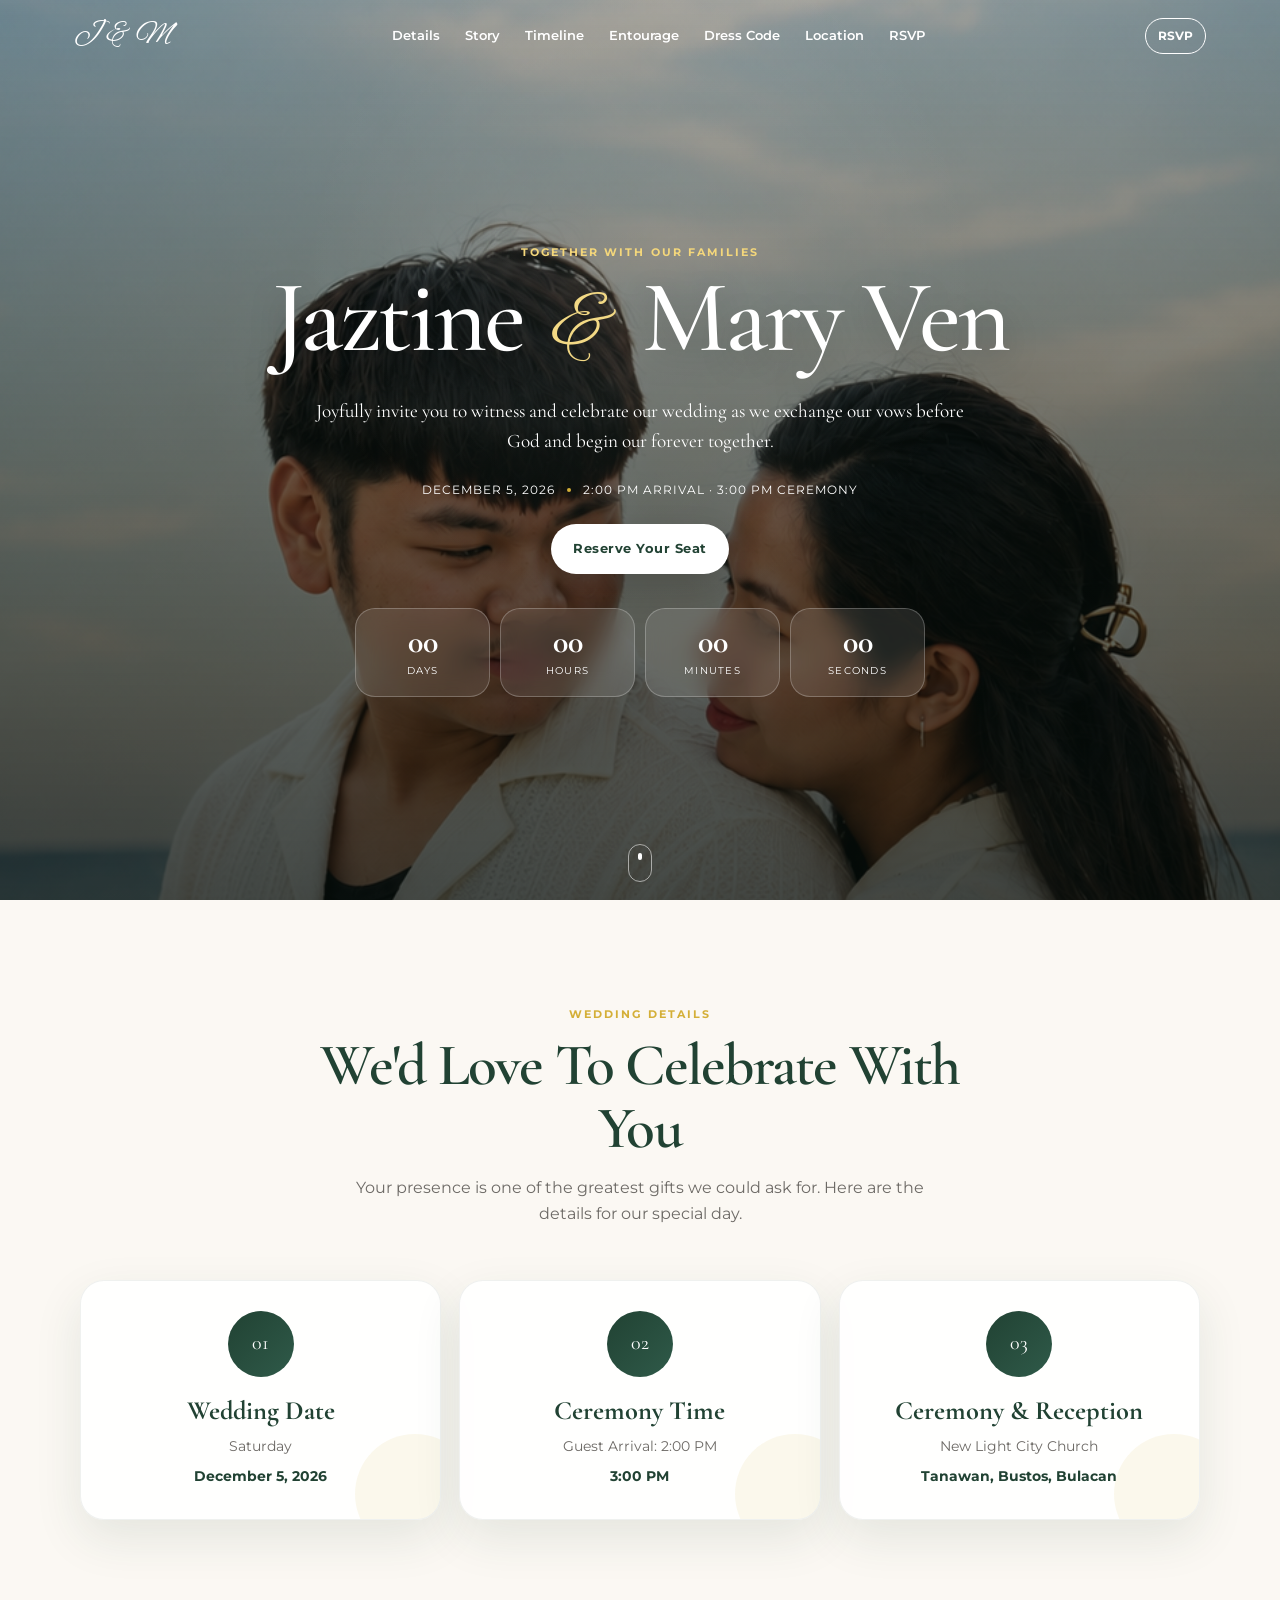
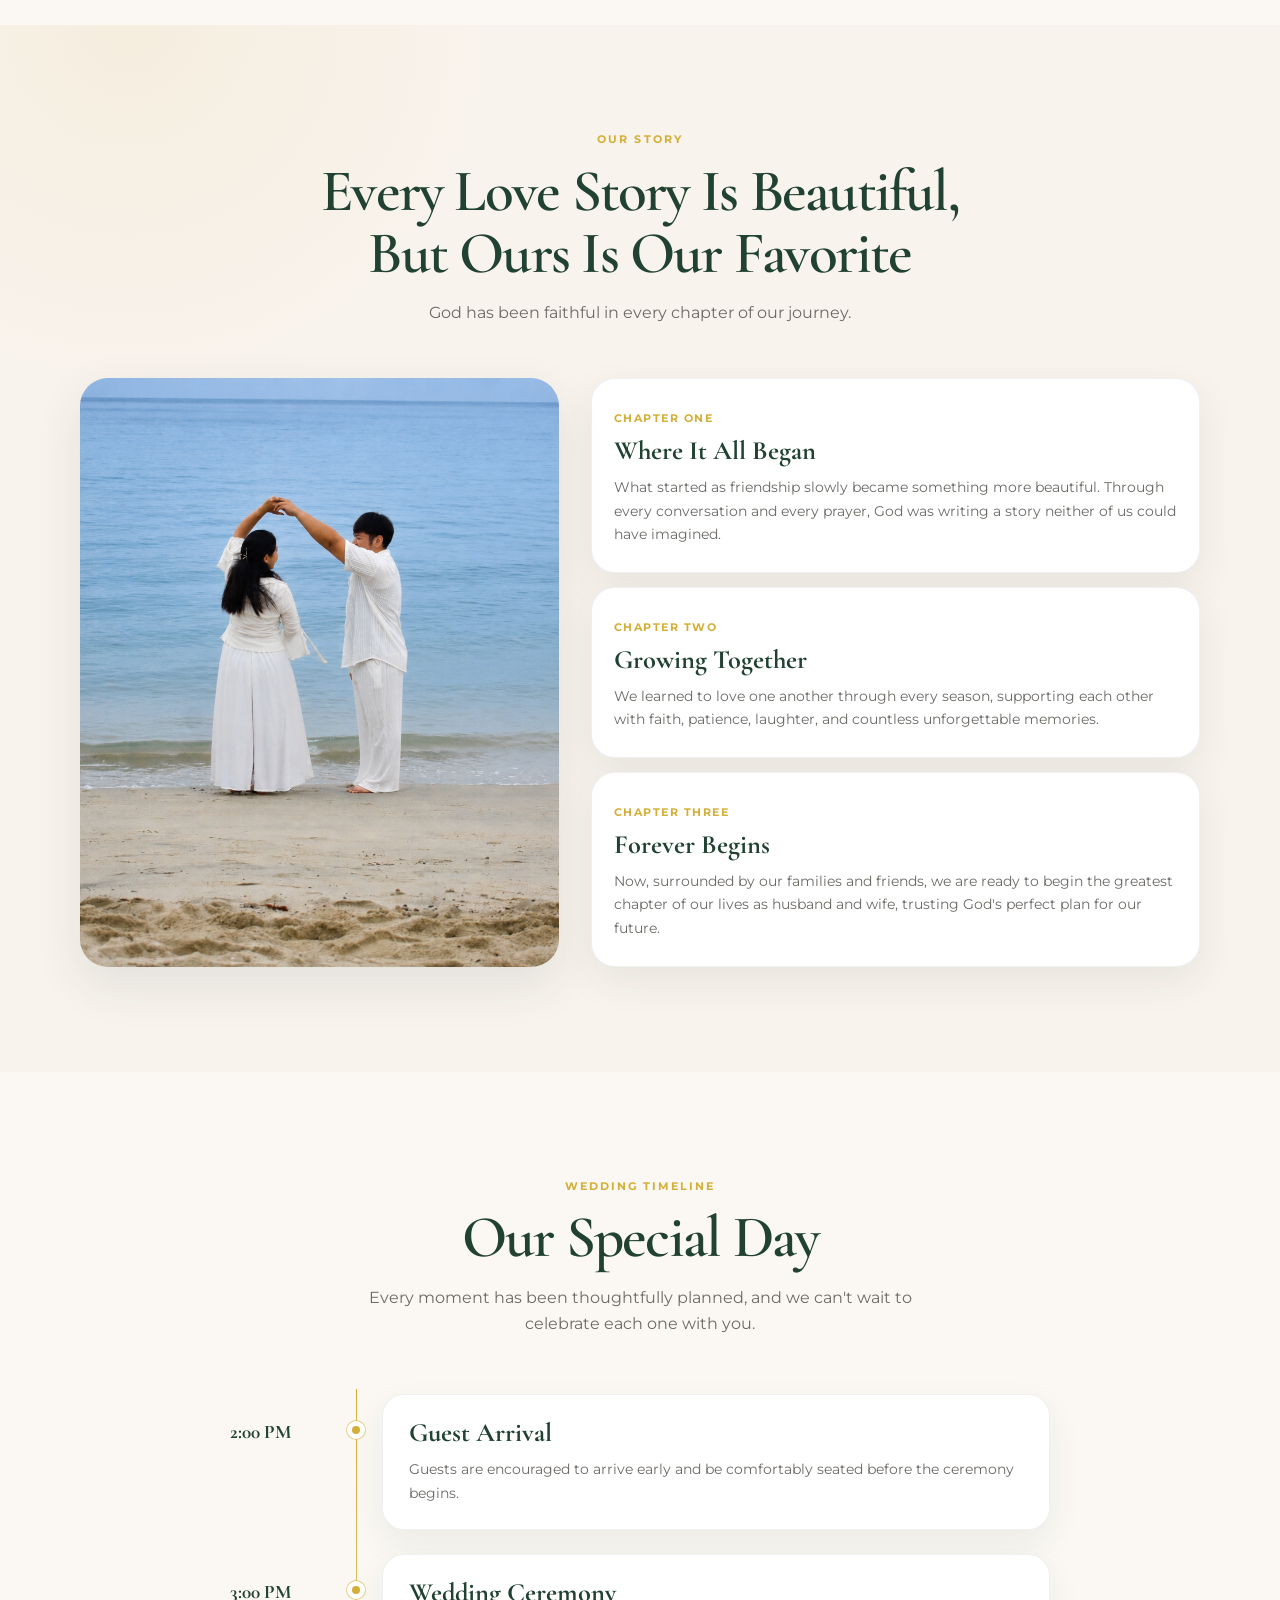
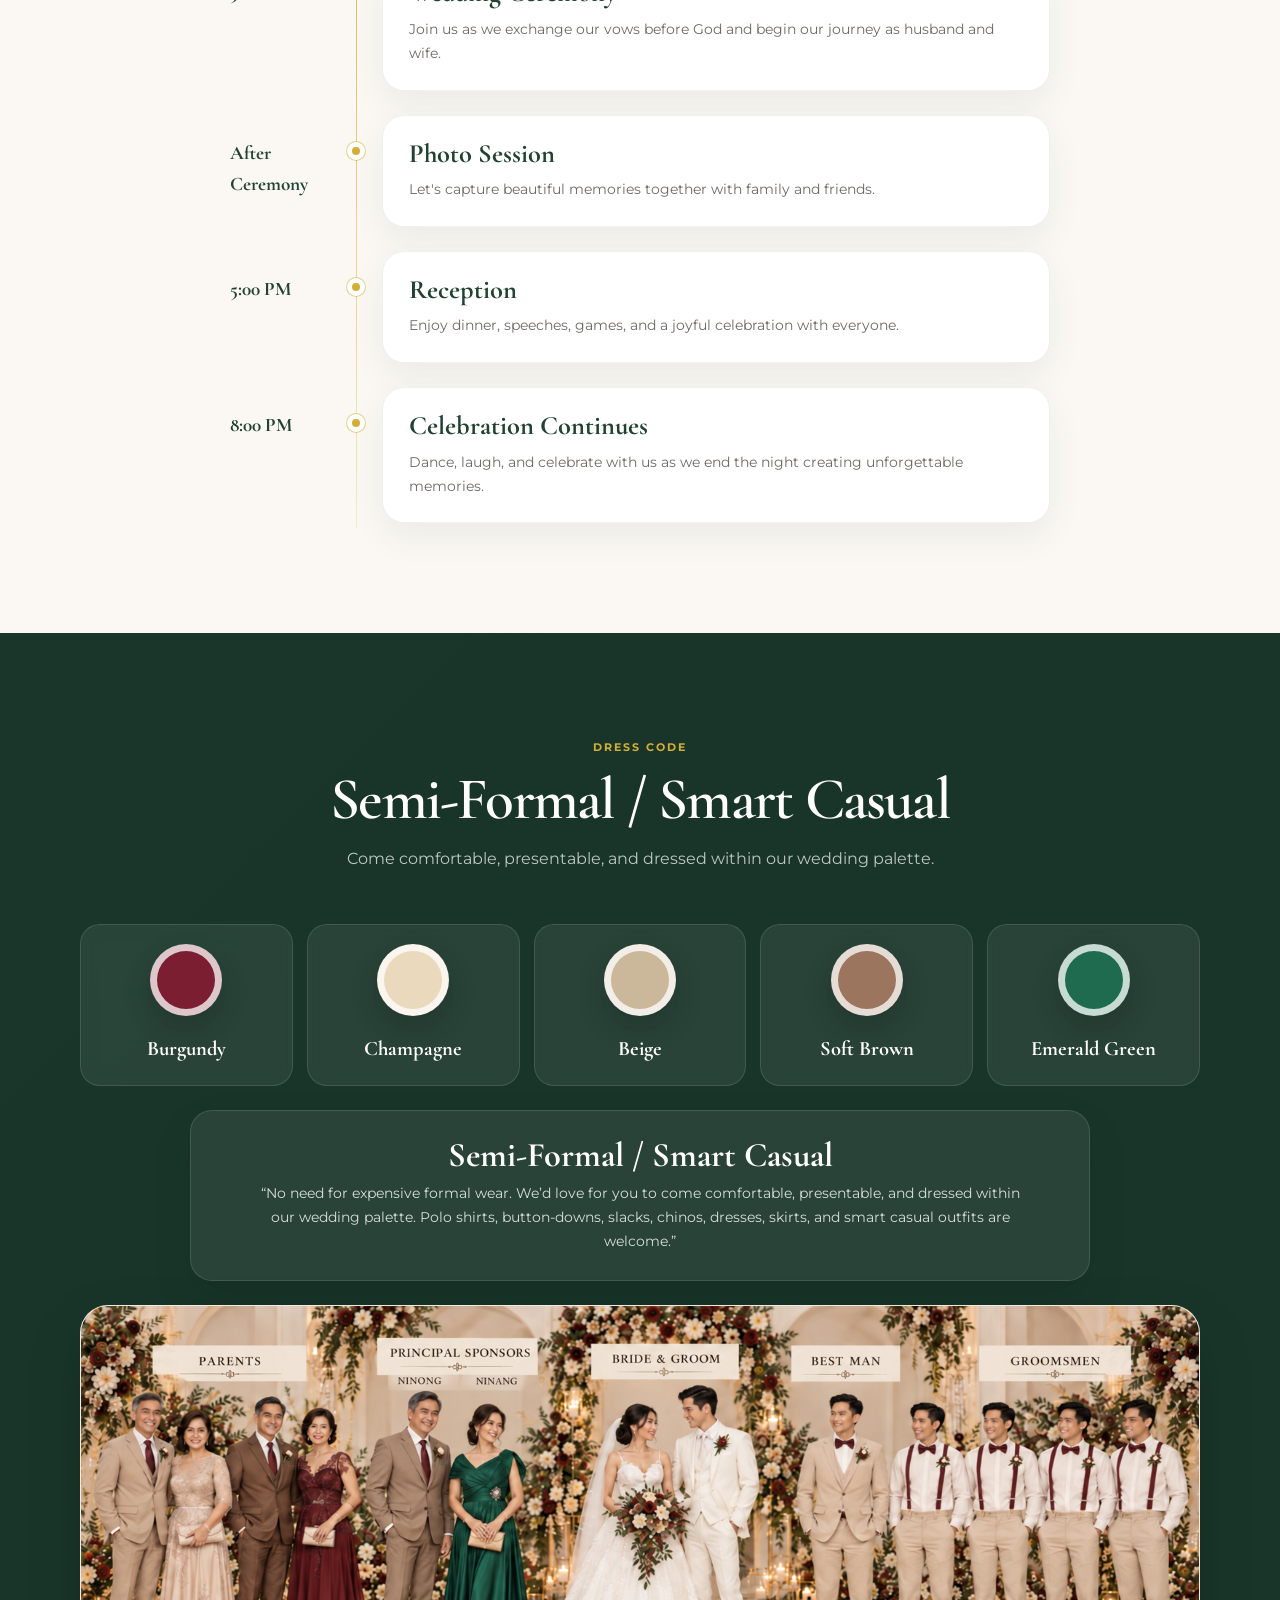
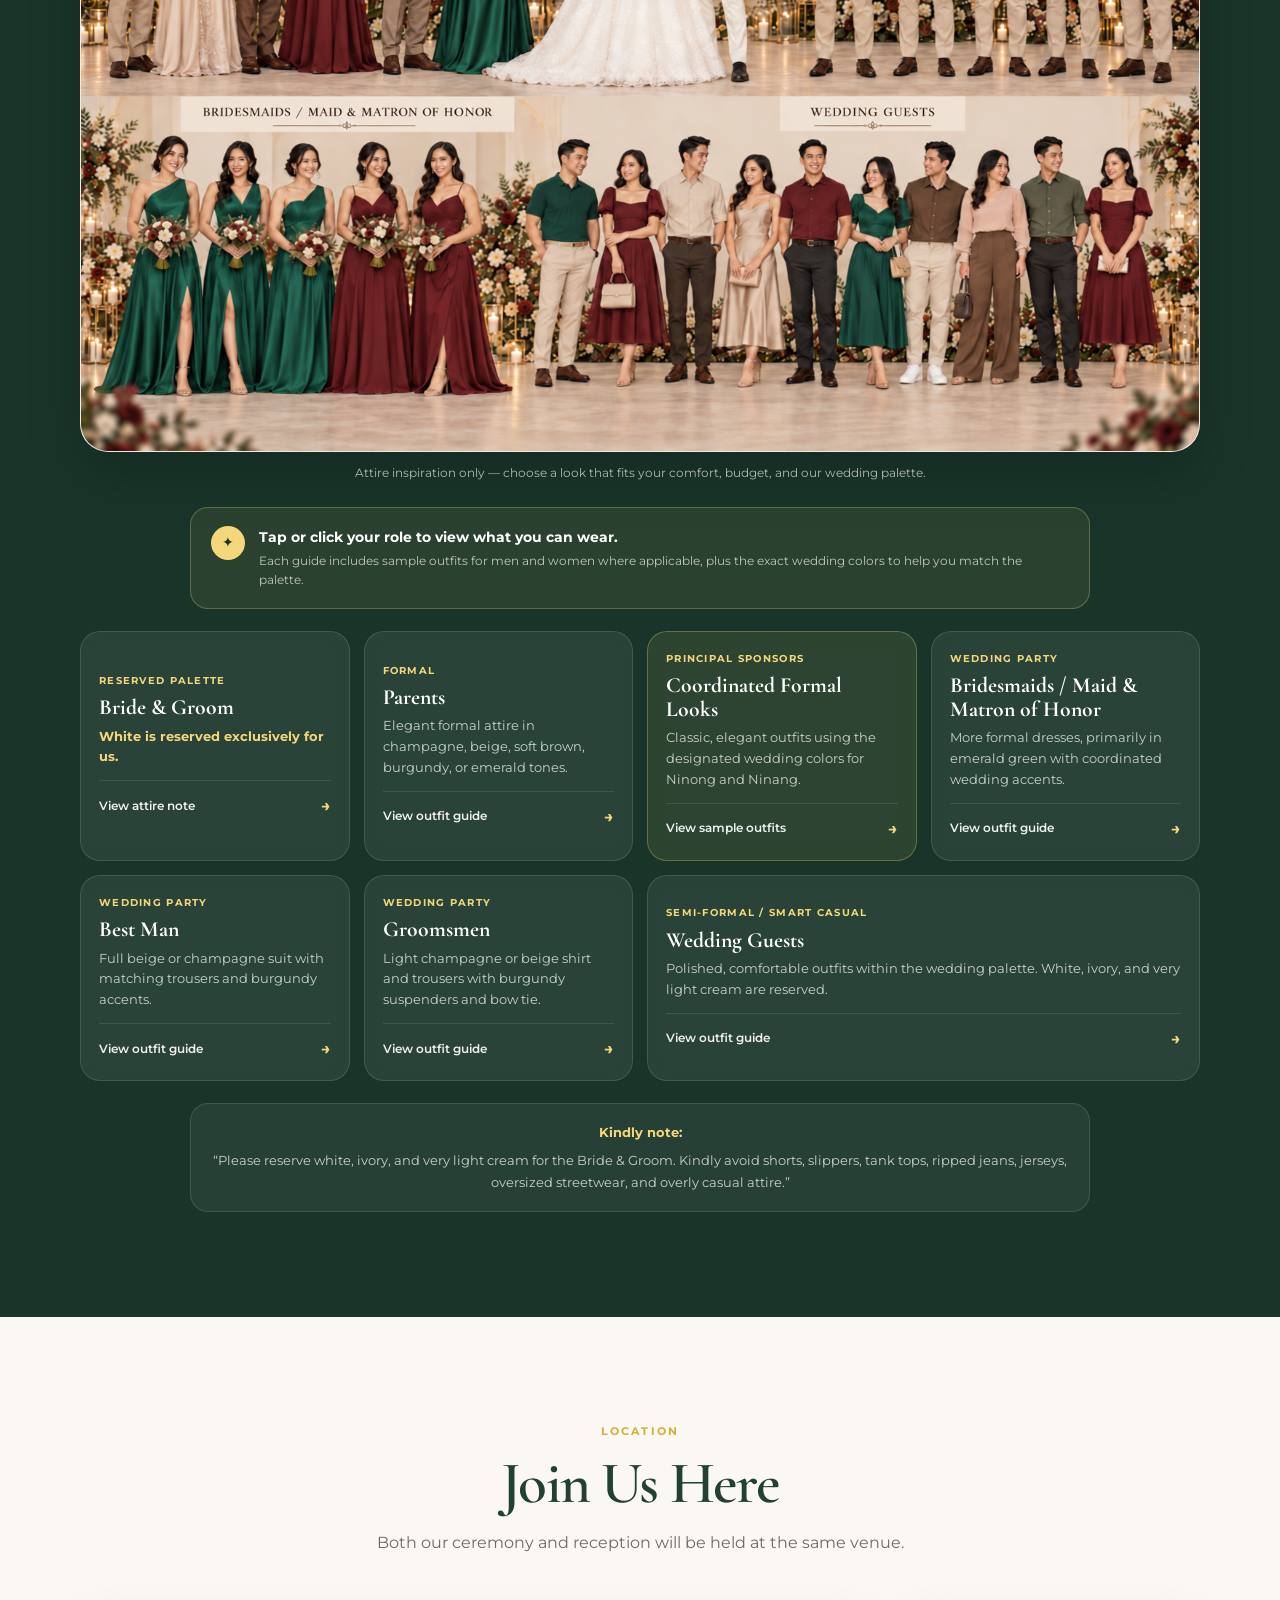
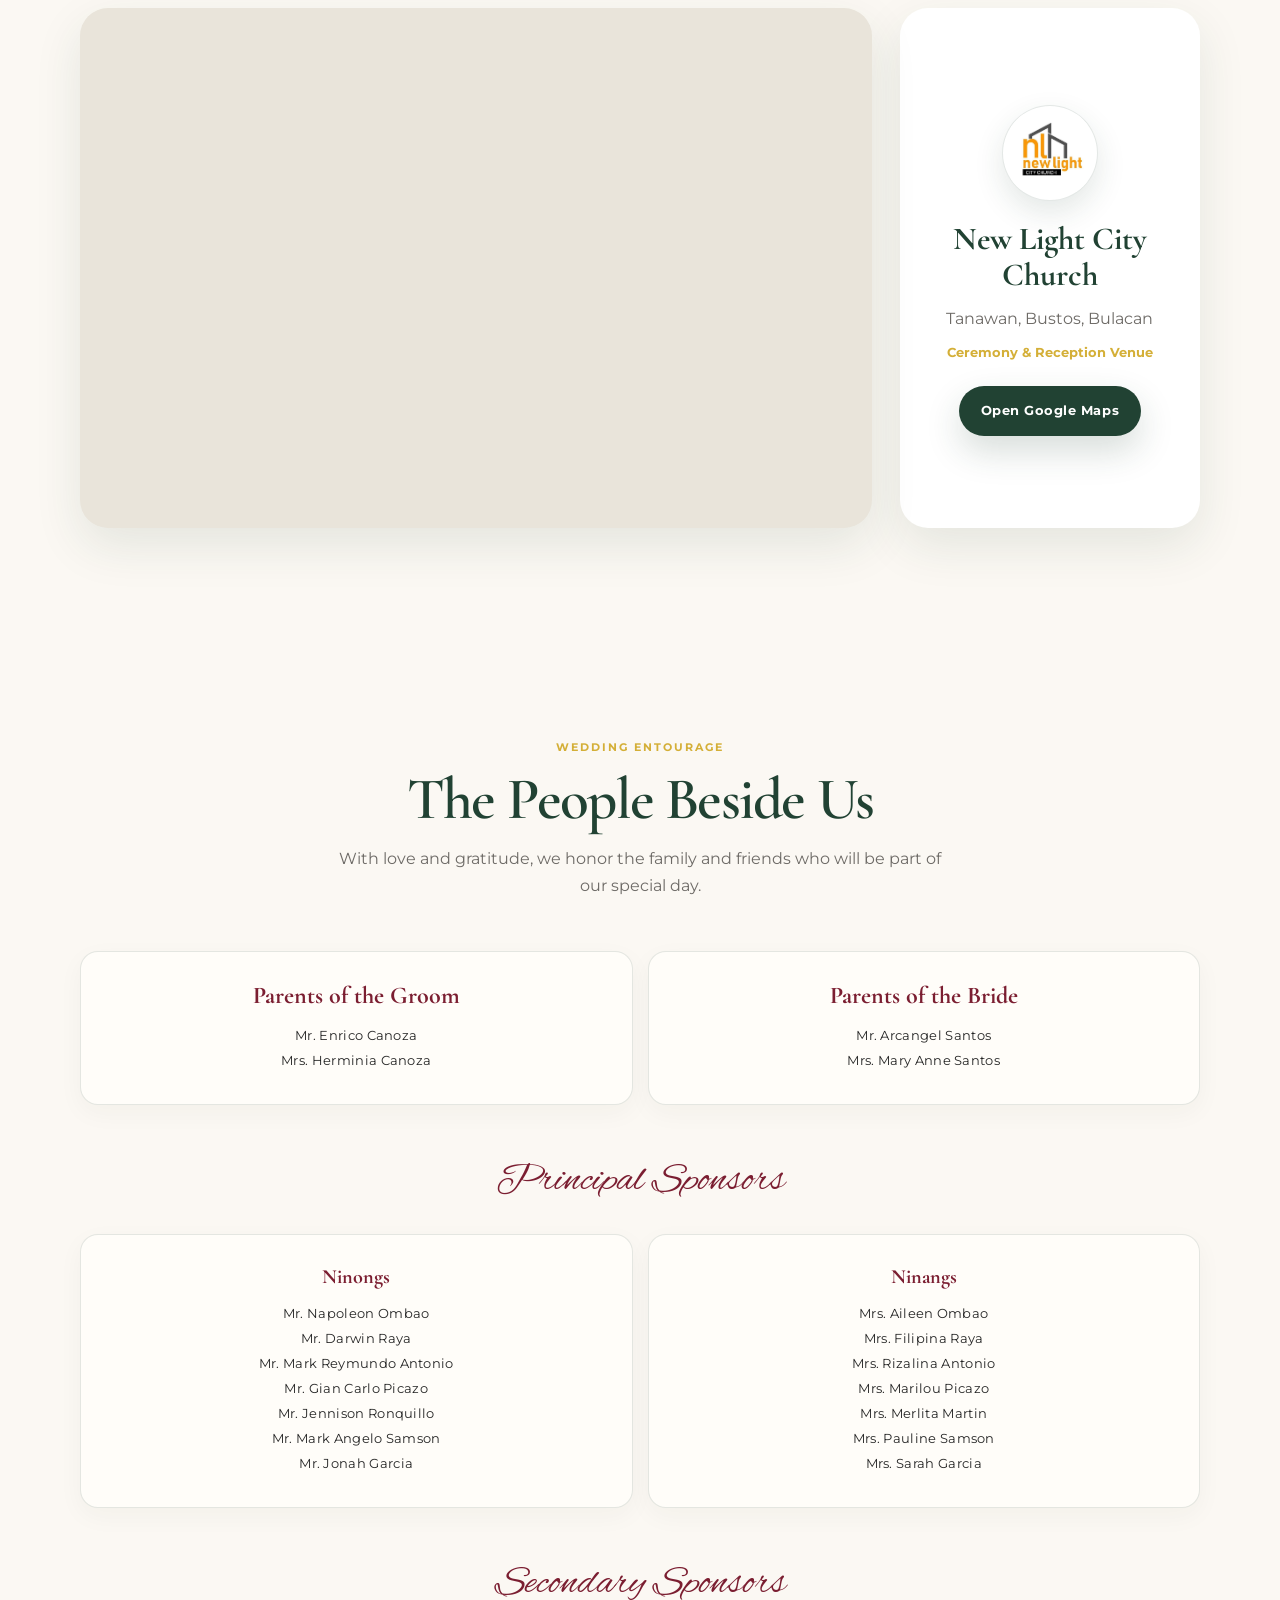
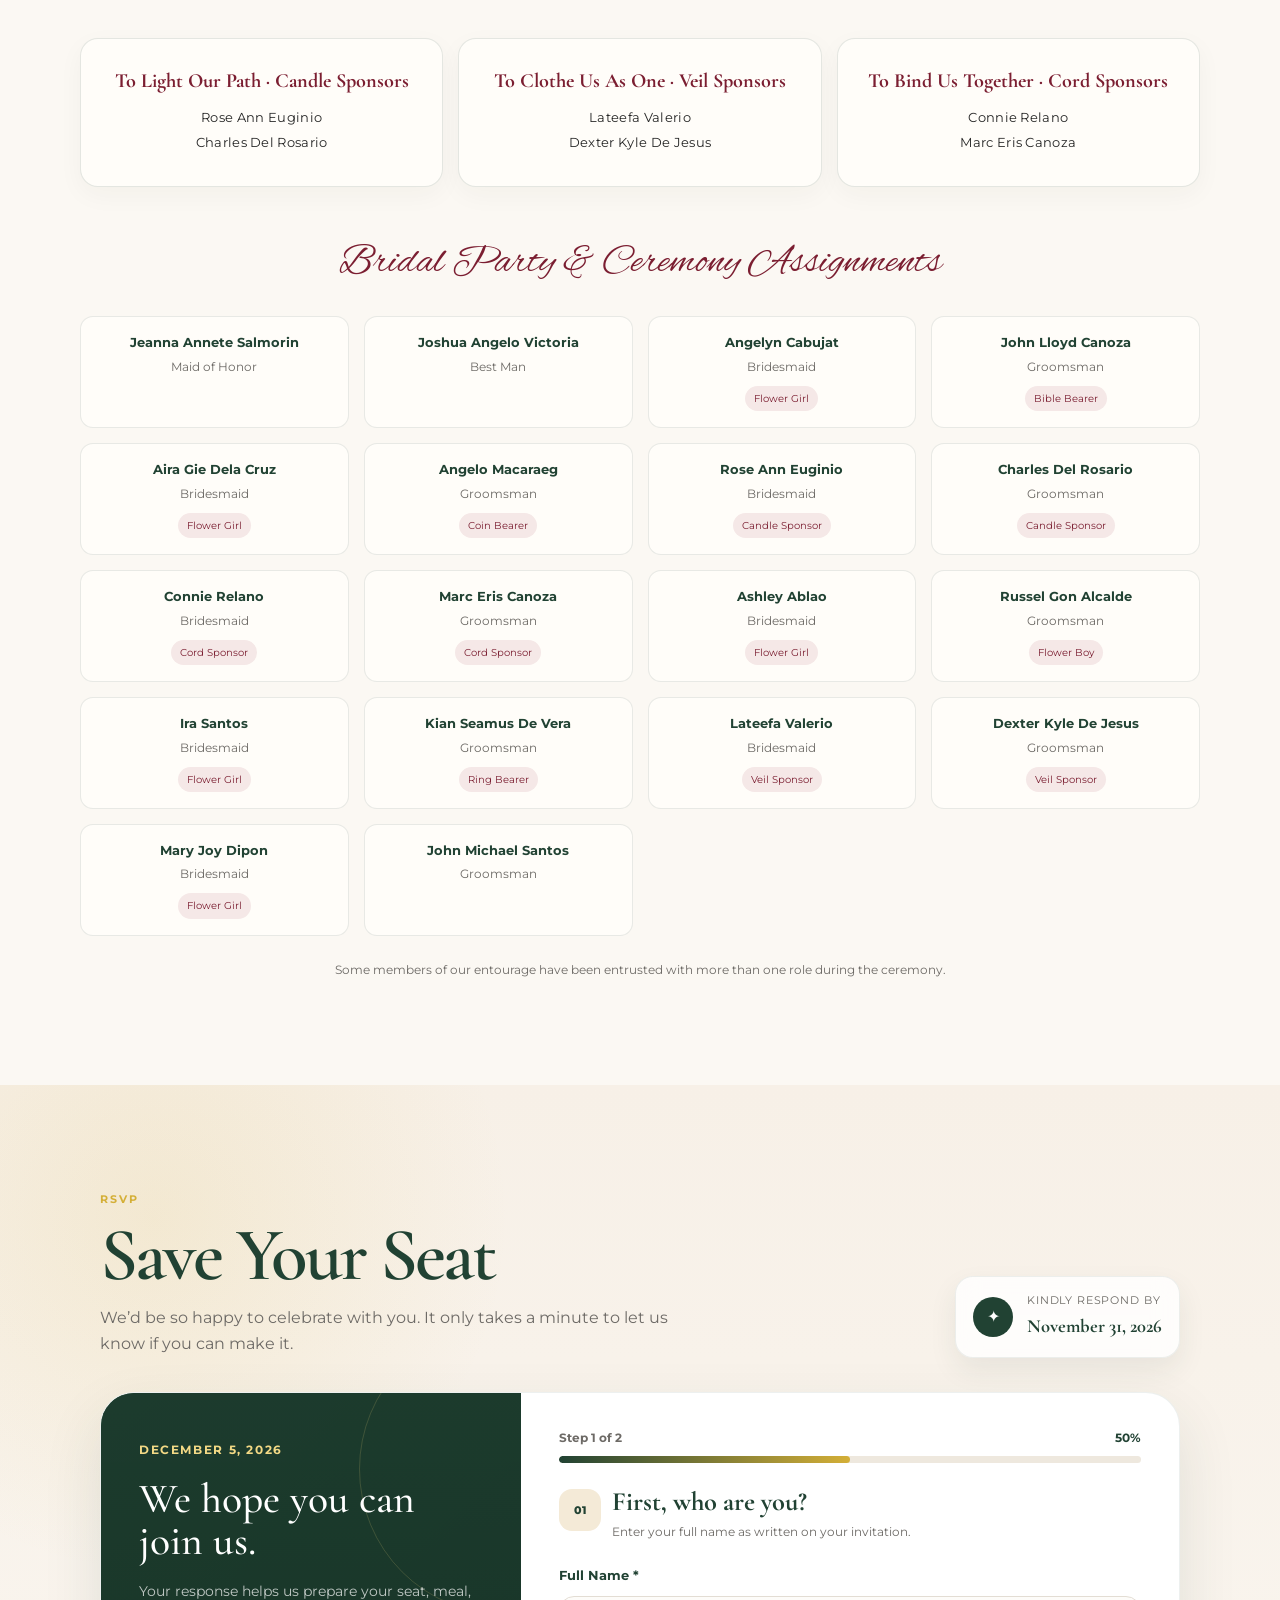
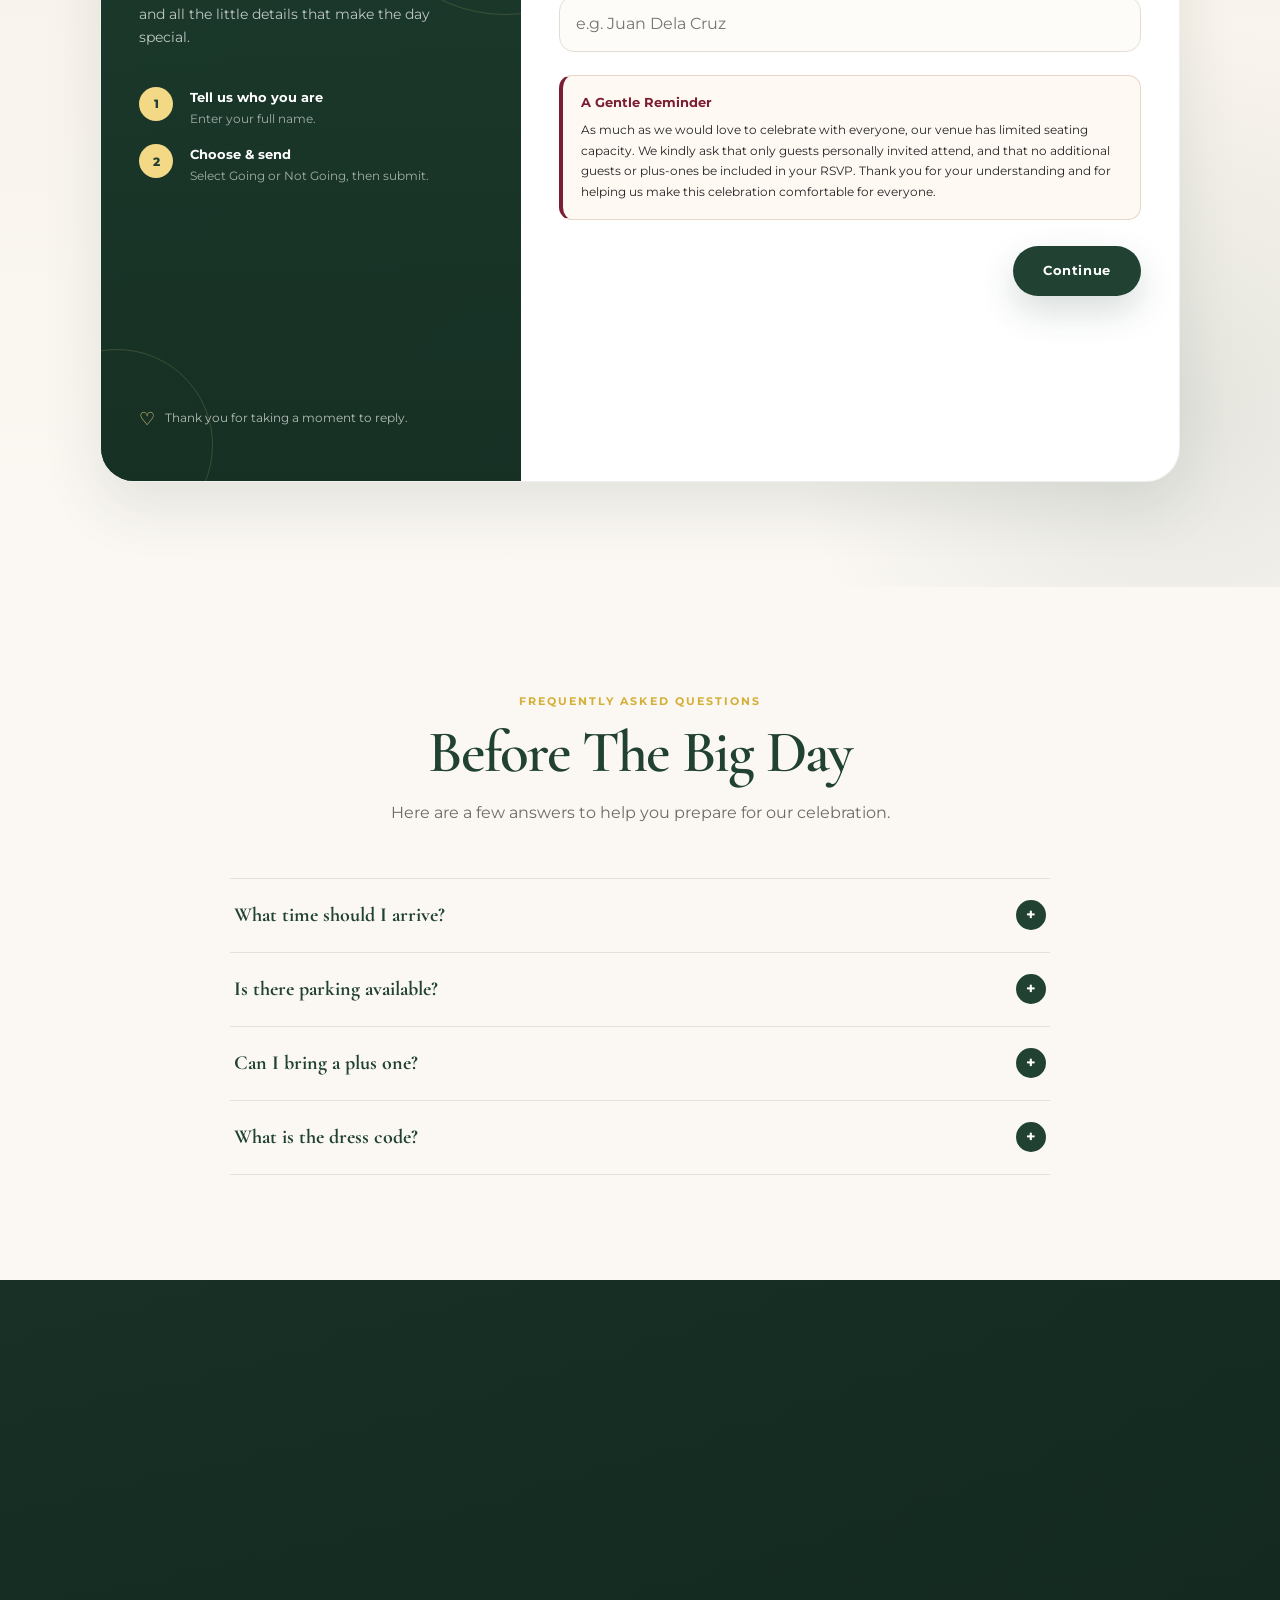
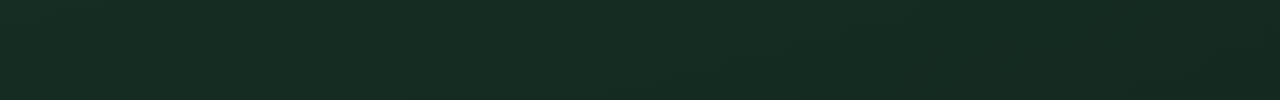
==== index.html @ 3611ed99 "Update index.html" ====
<!DOCTYPE html>
<html lang="en">
<head>
  <meta charset="UTF-8">
  <meta name="viewport" content="width=device-width, initial-scale=1.0">
  <meta name="theme-color" content="#214233">
  <meta name="description" content="Wedding invitation and RSVP website for Jaztine & Mary Ven.">
  <title>Jaztine & Mary Ven | Wedding Invitation</title>

  <link rel="preconnect" href="https://fonts.googleapis.com">
  <link rel="preconnect" href="https://fonts.gstatic.com" crossorigin>
  <link href="https://fonts.googleapis.com/css2?family=Alex+Brush&family=Cormorant+Garamond:wght@400;500;600;700&family=Montserrat:wght@300;400;500;600;700&display=swap" rel="stylesheet">
  <link rel="stylesheet" href="style.css?v=20261106-v6">
</head>
<body>

  <div class="scroll-progress" id="scrollProgress" aria-hidden="true"></div>

  <nav class="site-nav" id="siteNav">
    <a class="logo" href="#home" aria-label="Back to home">J & M</a>
    <div class="nav-links" aria-label="Main navigation">
      <a href="#details">Details</a>
      <a href="#story">Story</a>
      <a href="#timeline">Timeline</a>
      <a href="#entourage">Entourage</a>
      <a href="#dresscode">Dress Code</a>
      <a href="#location">Location</a>
      <a href="#rsvp">RSVP</a>
    </div>
    <a class="nav-rsvp" href="#rsvp">RSVP</a>
  </nav>

  <main>
    <section class="hero" id="home">
      <div class="hero-overlay"></div>
      <div class="hero-content reveal">
        <p class="eyebrow hero-eyebrow">Together with our families</p>
        <h1>Jaztine <span>&</span> Mary Ven</h1>
        <p class="hero-copy">
          Joyfully invite you to witness and celebrate our wedding as we exchange
          our vows before God and begin our forever together.
        </p>

        <div class="hero-meta">
          <span>December 5, 2026</span>
          <i></i>
          <span>2:00 PM Arrival · 3:00 PM Ceremony  </span>
        </div>

        <a class="button button-light" href="#rsvp">Reserve Your Seat</a>

        <div class="countdown" aria-label="Wedding countdown">
          <div class="count-box">
            <strong id="days">00</strong>
            <span>Days</span>
          </div>
          <div class="count-box">
            <strong id="hours">00</strong>
            <span>Hours</span>
          </div>
          <div class="count-box">
            <strong id="minutes">00</strong>
            <span>Minutes</span>
          </div>
          <div class="count-box">
            <strong id="seconds">00</strong>
            <span>Seconds</span>
          </div>
        </div>
      </div>
      <a class="scroll-cue" href="#details" aria-label="Scroll to wedding details">
        <span></span>
      </a>
    </section>

    <section class="section section-cream" id="details">
      <div class="container">
        <header class="section-header reveal">
          <p class="eyebrow">Wedding Details</p>
          <h2>We'd Love To Celebrate With You</h2>
          <p>Your presence is one of the greatest gifts we could ask for. Here are the details for our special day.</p>
        </header>

        <div class="card-grid three">
          <article class="detail-card reveal">
            <div class="round-icon">01</div>
            <h3>Wedding Date</h3>
            <p>Saturday</p>
            <strong>December 5, 2026</strong>
          </article>
          <article class="detail-card reveal">
            <div class="round-icon">02</div>
            <h3>Ceremony Time</h3>
            <p>Guest Arrival: 2:00 PM</p>
            <strong>3:00 PM</strong>
          </article>
          <article class="detail-card reveal">
            <div class="round-icon">03</div>
            <h3>Ceremony & Reception</h3>
            <p>New Light City Church</p>
            <strong>Tanawan, Bustos, Bulacan</strong>
          </article>
        </div>
      </div>
    </section>

    <section class="section story-section" id="story">
      <div class="container">
        <header class="section-header reveal">
          <p class="eyebrow">Our Story</p>
          <h2>Every Love Story Is Beautiful, But Ours Is Our Favorite</h2>
          <p>God has been faithful in every chapter of our journey.</p>
        </header>

        <div class="story-layout">
          <div class="photo-panel story-photo reveal" role="img" aria-label="Jaztine and Mary Ven by the sea"></div>

          <div class="story-list">
            <article class="story-card reveal">
              <span class="chapter">Chapter One</span>
              <h3>Where It All Began</h3>
              <p>What started as friendship slowly became something more beautiful. Through every conversation and every prayer, God was writing a story neither of us could have imagined.</p>
            </article>
            <article class="story-card reveal">
              <span class="chapter">Chapter Two</span>
              <h3>Growing Together</h3>
              <p>We learned to love one another through every season, supporting each other with faith, patience, laughter, and countless unforgettable memories.</p>
            </article>
            <article class="story-card reveal">
              <span class="chapter">Chapter Three</span>
              <h3>Forever Begins</h3>
              <p>Now, surrounded by our families and friends, we are ready to begin the greatest chapter of our lives as husband and wife, trusting God's perfect plan for our future.</p>
            </article>
          </div>
        </div>
      </div>
    </section>

    <section class="section section-cream" id="timeline">
      <div class="container narrow">
        <header class="section-header reveal">
          <p class="eyebrow">Wedding Timeline</p>
          <h2>Our Special Day</h2>
          <p>Every moment has been thoughtfully planned, and we can't wait to celebrate each one with you.</p>
        </header>

        <div class="timeline">
          <article class="timeline-item reveal">
            <div class="timeline-dot"></div>
            <div class="timeline-time">2:00 PM</div>
            <div class="timeline-card">
              <h3>Guest Arrival</h3>
              <p>Guests are encouraged to arrive early and be comfortably seated before the ceremony begins.</p>
            </div>
          </article>
          <article class="timeline-item reveal">
            <div class="timeline-dot"></div>
            <div class="timeline-time">3:00 PM</div>
            <div class="timeline-card">
              <h3>Wedding Ceremony</h3>
              <p>Join us as we exchange our vows before God and begin our journey as husband and wife.</p>
            </div>
          </article>
          <article class="timeline-item reveal">
            <div class="timeline-dot"></div>
            <div class="timeline-time">After Ceremony</div>
            <div class="timeline-card">
              <h3>Photo Session</h3>
              <p>Let's capture beautiful memories together with family and friends.</p>
            </div>
          </article>
          <article class="timeline-item reveal">
            <div class="timeline-dot"></div>
            <div class="timeline-time">5:00 PM</div>
            <div class="timeline-card">
              <h3>Reception</h3>
              <p>Enjoy dinner, speeches, games, and a joyful celebration with everyone.</p>
            </div>
          </article>
          <article class="timeline-item reveal">
            <div class="timeline-dot"></div>
            <div class="timeline-time">8:00 PM</div>
            <div class="timeline-card">
              <h3>Celebration Continues</h3>
              <p>Dance, laugh, and celebrate with us as we end the night creating unforgettable memories.</p>
            </div>
          </article>
        </div>
      </div>
    </section>

    <section class="section dress-section" id="dresscode">
      <div class="container">
        <header class="section-header reveal">
          <p class="eyebrow">Dress Code</p>
          <h2>Semi-Formal / Smart Casual</h2>
          <p>Come comfortable, presentable, and dressed within our wedding palette.</p>
        </header>

        <div class="dress-grid attire-palette" aria-label="Wedding color palette">
          <article class="dress-card reveal">
            <span class="swatch attire-burgundy"></span>
            <h3>Burgundy</h3>
          </article>
          <article class="dress-card reveal">
            <span class="swatch champagne"></span>
            <h3>Champagne</h3>
          </article>
          <article class="dress-card reveal">
            <span class="swatch beige"></span>
            <h3>Beige</h3>
          </article>
          <article class="dress-card reveal">
            <span class="swatch attire-soft-brown"></span>
            <h3>Soft Brown</h3>
          </article>
          <article class="dress-card reveal">
            <span class="swatch emerald"></span>
            <h3>Emerald Green</h3>
          </article>
        </div>

        <div class="attire-message reveal">
          <h3>Semi-Formal / Smart Casual</h3>
          <p>“No need for expensive formal wear. We’d love for you to come comfortable, presentable, and dressed within our wedding palette. Polo shirts, button-downs, slacks, chinos, dresses, skirts, and smart casual outfits are welcome.”</p>
        </div>

        <figure class="attire-guide reveal">
          <div class="attire-guide-frame">
            <img
              src="images/wedding-attire-guide-v5.png?v=20260929-v5"
              alt="Adult Filipino wedding attire inspiration showing parents and principal sponsors, bridesmaids, bride and groom, a suited best man, coordinated groomsmen, and semi-formal wedding guests."
              loading="lazy"
            >
          </div>
          <figcaption>Attire inspiration only — choose a look that fits your comfort, budget, and our wedding palette.</figcaption>
        </figure>

        <div class="attire-click-note reveal" role="note">
          <span class="attire-click-icon" aria-hidden="true">✦</span>
          <div>
            <strong>Tap or click your role to view what you can wear.</strong>
            <p>Each guide includes sample outfits for men and women where applicable, plus the exact wedding colors to help you match the palette.</p>
          </div>
        </div>

        <div class="attire-group-grid reveal" aria-label="Wedding attire inspiration by group">
          <button class="attire-group-card attire-role-card" type="button" data-attire-group="couple" aria-haspopup="dialog">
            <span class="attire-card-kicker">Reserved palette</span>
            <h3>Bride &amp; Groom</h3>
            <p><strong>White is reserved exclusively for us.</strong></p>
            <span class="attire-card-action">View attire note <b>→</b></span>
          </button>
          <button class="attire-group-card attire-role-card" type="button" data-attire-group="parents" aria-haspopup="dialog">
            <span class="attire-card-kicker">Formal</span>
            <h3>Parents</h3>
            <p>Elegant formal attire in champagne, beige, soft brown, burgundy, or emerald tones.</p>
            <span class="attire-card-action">View outfit guide <b>→</b></span>
          </button>
          <button class="attire-group-card attire-role-card attire-featured-role" type="button" data-attire-group="sponsors" aria-haspopup="dialog">
            <span class="attire-card-kicker">Principal Sponsors</span>
            <h3>Coordinated Formal Looks</h3>
            <p>Classic, elegant outfits using the designated wedding colors for Ninong and Ninang.</p>
            <span class="attire-card-action">View sample outfits <b>→</b></span>
          </button>
          <button class="attire-group-card attire-role-card" type="button" data-attire-group="bridesmaids" aria-haspopup="dialog">
            <span class="attire-card-kicker">Wedding party</span>
            <h3>Bridesmaids / Maid &amp; Matron of Honor</h3>
            <p>More formal dresses, primarily in emerald green with coordinated wedding accents.</p>
            <span class="attire-card-action">View outfit guide <b>→</b></span>
          </button>
          <button class="attire-group-card attire-role-card" type="button" data-attire-group="bestman" aria-haspopup="dialog">
            <span class="attire-card-kicker">Wedding party</span>
            <h3>Best Man</h3>
            <p>Full beige or champagne suit with matching trousers and burgundy accents.</p>
            <span class="attire-card-action">View outfit guide <b>→</b></span>
          </button>
          <button class="attire-group-card attire-role-card" type="button" data-attire-group="groomsmen" aria-haspopup="dialog">
            <span class="attire-card-kicker">Wedding party</span>
            <h3>Groomsmen</h3>
            <p>Light champagne or beige shirt and trousers with burgundy suspenders and bow tie.</p>
            <span class="attire-card-action">View outfit guide <b>→</b></span>
          </button>
          <button class="attire-group-card attire-group-guests attire-role-card" type="button" data-attire-group="guests" aria-haspopup="dialog">
            <span class="attire-card-kicker">Semi-formal / smart casual</span>
            <h3>Wedding Guests</h3>
            <p>Polished, comfortable outfits within the wedding palette. White, ivory, and very light cream are reserved.</p>
            <span class="attire-card-action">View outfit guide <b>→</b></span>
          </button>
        </div>

        <div class="attire-modal" id="attireModal" aria-hidden="true">
          <div class="attire-modal-backdrop" data-attire-close></div>
          <div class="attire-modal-panel" role="dialog" aria-modal="true" aria-labelledby="attireModalTitle">
            <button class="attire-modal-close" type="button" data-attire-close aria-label="Close outfit guide">×</button>
            <div class="attire-modal-heading">
              <span class="attire-modal-eyebrow" id="attireModalEyebrow">Dress Code Guide</span>
              <h3 id="attireModalTitle">Outfit Guide</h3>
              <p id="attireModalIntro"></p>
            </div>
            <div class="attire-modal-palette" id="attireModalPalette" aria-label="Designated colors"></div>
            <div class="attire-look-grid" id="attireLookGrid"></div>
            <div class="attire-modal-tip" id="attireModalTip"></div>
          </div>
        </div>

        <div class="note attire-note reveal">
          <strong>Kindly note:</strong>
          <p>“Please reserve white, ivory, and very light cream for the Bride &amp; Groom. Kindly avoid shorts, slippers, tank tops, ripped jeans, jerseys, oversized streetwear, and overly casual attire.”</p>
        </div>
      </div>
    </section>

    <section class="section section-cream" id="location">
      <div class="container">
        <header class="section-header reveal">
          <p class="eyebrow">Location</p>
          <h2>Join Us Here</h2>
          <p>Both our ceremony and reception will be held at the same venue.</p>
        </header>

        <div class="location-grid">
          <div class="venue-map reveal">
            <iframe
              title="Google Map showing New Light City Church in Tanawan, Bustos, Bulacan"
              src="https://www.google.com/maps?q=New+Light+City+Church,+Tanawan,+Bustos,+Bulacan&amp;output=embed"
              loading="lazy"
              referrerpolicy="no-referrer-when-downgrade"
              allowfullscreen>
            </iframe>
          </div>

          <article class="location-card reveal">
            <div class="location-logo-wrap" aria-label="New Light City Church">
              <div class="location-logo-circle">
                <img class="location-logo" src="images/nlc-log.jpg" alt="New Light City Church logo" onerror="this.hidden=true; this.nextElementSibling.hidden=false;">
                <span class="location-logo-fallback" hidden>NLC</span>
              </div>
            </div>
            <h3>New Light City Church</h3>
            <p>Tanawan, Bustos, Bulacan</p>
            <small>Ceremony & Reception Venue</small>
            <a class="button button-green" href="https://maps.google.com/?q=New+Light+City+Church+Tanawan+Bustos+Bulacan" target="_blank" rel="noopener">
              Open Google Maps
            </a>
          </article>
        </div>
      </div>
    </section>

    <section class="section section-cream entourage-section" id="entourage">
      <div class="container">
        <header class="section-header reveal"><p class="eyebrow">Wedding Entourage</p><h2>The People Beside Us</h2><p>With love and gratitude, we honor the family and friends who will be part of our special day.</p></header>
        <div class="entourage-two-col reveal"><article class="entourage-panel"><h3>Parents of the Groom</h3><p>Mr. Enrico Canoza</p><p>Mrs. Herminia Canoza</p></article><article class="entourage-panel"><h3>Parents of the Bride</h3><p>Mr. Arcangel Santos</p><p>Mrs. Mary Anne Santos</p></article></div><h3 class="entourage-group-title reveal">Principal Sponsors</h3><div class="entourage-two-col reveal"><article class="entourage-panel"><h4>Ninongs</h4><p>Mr. Napoleon Ombao</p><p>Mr. Darwin Raya</p><p>Mr. Mark Reymundo Antonio</p><p>Mr. Gian Carlo Picazo</p><p>Mr. Jennison Ronquillo</p><p>Mr. Mark Angelo Samson</p><p>Mr. Jonah Garcia</p></article><article class="entourage-panel"><h4>Ninangs</h4><p>Mrs. Aileen Ombao</p><p>Mrs. Filipina Raya</p><p>Mrs. Rizalina Antonio</p><p>Mrs. Marilou Picazo</p><p>Mrs. Merlita Martin</p><p>Mrs. Pauline Samson</p><p>Mrs. Sarah Garcia</p></article></div><h3 class="entourage-group-title reveal">Secondary Sponsors</h3><div class="entourage-three-col reveal"><article class="entourage-panel"><h4>To Light Our Path · Candle Sponsors</h4><p>Rose Ann Euginio</p><p>Charles Del Rosario</p></article><article class="entourage-panel"><h4>To Clothe Us As One · Veil Sponsors</h4><p>Lateefa Valerio</p><p>Dexter Kyle De Jesus</p></article><article class="entourage-panel"><h4>To Bind Us Together · Cord Sponsors</h4><p>Connie Relano</p><p>Marc Eris Canoza</p></article></div><h3 class="entourage-group-title reveal">Bridal Party & Ceremony Assignments</h3><div class="entourage-roster reveal"><article class="entourage-person"><h4>Jeanna Annete Salmorin</h4><p>Maid of Honor</p></article><article class="entourage-person"><h4>Joshua Angelo Victoria</h4><p>Best Man</p></article><article class="entourage-person"><h4>Angelyn Cabujat</h4><p>Bridesmaid</p><span>Flower Girl</span></article><article class="entourage-person"><h4>John Lloyd Canoza</h4><p>Groomsman</p><span>Bible Bearer</span></article><article class="entourage-person"><h4>Aira Gie Dela Cruz</h4><p>Bridesmaid</p><span>Flower Girl</span></article><article class="entourage-person"><h4>Angelo Macaraeg</h4><p>Groomsman</p><span>Coin Bearer</span></article><article class="entourage-person"><h4>Rose Ann Euginio</h4><p>Bridesmaid</p><span>Candle Sponsor</span></article><article class="entourage-person"><h4>Charles Del Rosario</h4><p>Groomsman</p><span>Candle Sponsor</span></article><article class="entourage-person"><h4>Connie Relano</h4><p>Bridesmaid</p><span>Cord Sponsor</span></article><article class="entourage-person"><h4>Marc Eris Canoza</h4><p>Groomsman</p><span>Cord Sponsor</span></article><article class="entourage-person"><h4>Ashley Ablao</h4><p>Bridesmaid</p><span>Flower Girl</span></article><article class="entourage-person"><h4>Russel Gon Alcalde</h4><p>Groomsman</p><span>Flower Boy</span></article><article class="entourage-person"><h4>Ira Santos</h4><p>Bridesmaid</p><span>Flower Girl</span></article><article class="entourage-person"><h4>Kian Seamus De Vera</h4><p>Groomsman</p><span>Ring Bearer</span></article><article class="entourage-person"><h4>Lateefa Valerio</h4><p>Bridesmaid</p><span>Veil Sponsor</span></article><article class="entourage-person"><h4>Dexter Kyle De Jesus</h4><p>Groomsman</p><span>Veil Sponsor</span></article><article class="entourage-person"><h4>Mary Joy Dipon</h4><p>Bridesmaid</p><span>Flower Girl</span></article><article class="entourage-person"><h4>John Michael Santos</h4><p>Groomsman</p></article></div><p class="entourage-footnote">Some members of our entourage have been entrusted with more than one role during the ceremony.</p>
      </div>
    </section>

    <section class="section rsvp-section" id="rsvp">
      <div class="container rsvp-container">
        <div class="rsvp-intro reveal">
          <div>
            <p class="eyebrow">RSVP</p>
            <h2>Save Your Seat</h2>
            <p class="rsvp-lead">
              We’d be so happy to celebrate with you. It only takes a minute to let us know if you can make it.
            </p>
          </div>

          <div class="rsvp-deadline-card">
            <span class="deadline-icon">✦</span>
            <div>
              <small>Kindly respond by</small>
              <strong>November 31, 2026</strong>
            </div>
          </div>
        </div>

        <div class="rsvp-layout reveal">
          <aside class="rsvp-side">
            <div class="rsvp-side-inner">
              <p class="side-kicker">December 5, 2026</p>
              <h3>We hope you can join us.</h3>
              <p>Your response helps us prepare your seat, meal, and all the little details that make the day special.</p>

              <div class="rsvp-mini-steps">
                <div class="mini-step">
                  <span>1</span>
                  <div><strong>Tell us who you are</strong><small>Enter your full name.</small></div>
                </div>
                <div class="mini-step">
                  <span>2</span>
                  <div><strong>Choose & send</strong><small>Select Going or Not Going, then submit.</small></div>
                </div>
              </div>

              <div class="rsvp-side-note">
                <span>♡</span>
                <p>Thank you for taking a moment to reply.</p>
              </div>
            </div>
          </aside>

          <div class="rsvp-main">
            <div class="form-progress-wrap" aria-label="RSVP form progress">
              <div class="form-progress-top">
                <span id="formProgressText">Step 1 of 2</span>
                <strong id="formProgressPercent">50%</strong>
              </div>
              <div class="form-progress-track">
                <span id="formProgressBar"></span>
              </div>
            </div>

            <form id="rsvpForm" autocomplete="off">
              <section class="form-step active" data-step="1">
                <div class="step-heading">
                  <span class="step-number">01</span>
                  <div>
                    <h3>First, who are you?</h3>
                    <p>Enter your full name as written on your invitation.</p>
                  </div>
                </div>

                <div class="form-group">
                  <label for="fullName">Full Name *</label>
                  <div class="input-shell">
                    <input id="fullName" name="data[Name]" type="text" placeholder="e.g. Juan Dela Cruz" required>
                  </div>
                </div>

                <div class="role-recognition" id="roleRecognition" aria-live="polite" hidden></div>
                <input type="hidden" id="guestRole" name="data[Role]" value="Wedding Guest">
                <input type="hidden" id="ceremonyAssignment" name="data[Ceremony Assignment]" value="">
                <div class="rsvp-capacity-note"><strong>A Gentle Reminder</strong><p>As much as we would love to celebrate with everyone, our venue has limited seating capacity. We kindly ask that only guests personally invited attend, and that no additional guests or plus-ones be included in your RSVP. Thank you for your understanding and for helping us make this celebration comfortable for everyone.</p></div>
                <div class="step-actions single">
                  <button class="button button-green next-step" type="button" data-next="2">Continue</button>
                </div>
              </section>

              <section class="form-step" data-step="2">
                <div class="step-heading">
                  <span class="step-number">02</span>
                  <div>
                    <h3>Will you be celebrating with us?</h3>
                    <p>Please let us know if you’re going or not going.</p>
                  </div>
                </div>

                <fieldset class="form-group">
                  <legend>Attendance *</legend>
                  <div class="choice-grid attendance-choice-grid">
                    <label class="choice-card big-choice">
                      <input type="radio" name="data[Attendance]" value="Going" required>
                      <span class="choice-content">
                        <strong>Going</strong>
                        <small>Yes, I’ll be there.</small>
                        <span class="choice-check">✓</span>
                      </span>
                    </label>
                    <label class="choice-card big-choice">
                      <input type="radio" name="data[Attendance]" value="Not Going">
                      <span class="choice-content">
                        <strong>Not Going</strong>
                        <small>Sorry, I won’t be able to attend.</small>
                        <span class="choice-check">✓</span>
                      </span>
                    </label>
                  </div>
                </fieldset>

                <div class="form-group">
                  <label for="message">Message <span class="optional">Optional</span></label>
                  <textarea id="message" name="data[Message]" rows="5" placeholder="Leave a short message for the couple..."></textarea>
                </div>

                <div class="summary-card" id="rsvpSummary">
                  <div><span>Your RSVP</span><strong id="summaryName">Guest</strong></div>
                  <div><span>Response</span><strong id="summaryAttendance">Not selected yet</strong></div>
                  <div><span>Role</span><strong id="summaryRole">Wedding Guest</strong></div>
                </div>

                <div class="setup-note" id="setupNote">
                  RSVP storage is not connected yet. Add your SheetDB endpoint in <strong>config.js</strong>.
                </div>

                <div class="step-actions">
                  <button class="button button-ghost prev-step" type="button" data-prev="1">Back</button>
                  <button class="button button-green submit-button" id="submitBtn" type="submit">
                    <span class="submit-text">Send My RSVP</span>
                    <span class="submit-loading hidden">Submitting...</span>
                  </button>
                </div>
              </section>
            </form>

            <div class="success-screen hidden" id="successScreen">
              <div class="success-icon">✓</div>
              <p class="eyebrow">RSVP Received</p>
              <h2>Thank You!</h2>
              <p id="successMessage">Thank you for letting us know.</p>
              <p id="successDate">See you on <strong>December 5, 2026.</strong></p>
              <a class="button button-green" href="#home">Back to Top</a>
            </div>
          </div>
        </div>
      </div>
    </section>

    <section class="section section-cream" id="faq">
      <div class="container narrow">
        <header class="section-header reveal">
          <p class="eyebrow">Frequently Asked Questions</p>
          <h2>Before The Big Day</h2>
          <p>Here are a few answers to help you prepare for our celebration.</p>
        </header>

        <div class="faq-list reveal">
          <article class="faq-item">
            <button class="faq-question" type="button">
              <span>What time should I arrive?</span><b>+</b>
            </button>
            <div class="faq-answer">
              <p>Please arrive by 2:00 PM to allow time for seating before our wedding ceremony begins at 3:00 PM.</p>
            </div>
          </article>
          <article class="faq-item">
            <button class="faq-question" type="button">
              <span>Is there parking available?</span><b>+</b>
            </button>
            <div class="faq-answer">
              <p>Yes. Parking is available near the church for all guests.</p>
            </div>
          </article>
          <article class="faq-item">
            <button class="faq-question" type="button">
              <span>Can I bring a plus one?</span><b>+</b>
            </button>
            <div class="faq-answer">
              <p>Because our venue has limited seating, we kindly ask that only personally invited guests attend. We are unable to accommodate additional guests or plus-ones. Thank you for understanding.</p>
            </div>
          </article>
          <article class="faq-item">
            <button class="faq-question" type="button">
              <span>What is the dress code?</span><b>+</b>
            </button>
            <div class="faq-answer">
              <p>Semi-Formal / Smart Casual attire in our wedding color palette is greatly appreciated. White, ivory, and very light cream are reserved for the Bride & Groom.</p>
            </div>
          </article>
        </div>
      </div>
    </section>
  </main>

  <footer class="footer">
    <div class="footer-inner reveal">
      <p class="script">Jaztine & Mary Ven</p>
      <p class="footer-date">December 5, 2026</p>
      <p>Thank you for celebrating one of the most important days of our lives. Your love, prayers, and presence mean everything to us.</p>
      <span class="footer-line"></span>
      <small>Made with ❤️ for our family and friends.</small>
    </div>
  </footer>

  <a class="back-to-top" id="backToTop" href="#home" aria-label="Back to top">↑</a>

  <script src="config.js?v=20261106-v6"></script>
  <script src="script.js?v=20261106-v6"></script>
</body>
</html>
---- style.css ----
:root{
  --green:#214233;
  --green-2:#2f5a49;
  --gold:#d4af37;
  --cream:#f8f3ed;
  --cream-2:#f2ebe1;
  --maroon:#800000;
  --beige:#d8c6aa;
  --emerald:#1f6b4f;
  --ink:#252525;
  --muted:#6d6a66;
  --white:#ffffff;
  --shadow:0 18px 48px rgba(33,66,51,.10);
  --radius:24px;
  --ease:cubic-bezier(.2,.8,.2,1);
}

*{box-sizing:border-box;margin:0;padding:0}
html{scroll-behavior:smooth}
body{
  min-width:320px;
  font-family:'Montserrat',sans-serif;
  color:var(--ink);
  background:var(--cream);
  line-height:1.65;
  overflow-x:hidden;
}
a{color:inherit;text-decoration:none}
button,input,textarea{font:inherit}
button{cursor:pointer}
fieldset{border:0}
img{max-width:100%;display:block}

.scroll-progress{
  position:fixed;
  z-index:2000;
  top:0;left:0;
  width:0;height:3px;
  background:var(--gold);
}

.site-nav{
  position:fixed;
  z-index:1000;
  left:50%;
  top:0;
  transform:translateX(-50%);
  width:100%;
  padding:16px 18px;
  display:flex;
  align-items:center;
  justify-content:space-between;
  color:#fff;
  transition:.35s var(--ease);
}
.site-nav.scrolled{
  width:calc(100% - 18px);
  top:8px;
  padding:10px 14px;
  border:1px solid rgba(255,255,255,.7);
  border-radius:999px;
  background:rgba(255,255,255,.90);
  backdrop-filter:blur(18px);
  box-shadow:0 12px 35px rgba(0,0,0,.09);
  color:var(--green);
}
.logo{
  font-family:'Alex Brush',cursive;
  font-size:1.75rem;
  line-height:1;
}
.nav-links{display:none}
.nav-rsvp{
  border:1px solid currentColor;
  border-radius:999px;
  padding:7px 12px;
  font-size:.76rem;
  font-weight:700;
  transition:.25s;
}
.nav-rsvp:hover{color:var(--gold)}

.hero{
  --hero-image:url("images/hero.png");
  --hero-position:center center;
  position:relative;
  min-height:100svh;
  display:grid;
  place-items:center;
  overflow:hidden;
  padding:100px 18px 62px;
  text-align:center;
  color:#fff;
  background:
    linear-gradient(rgba(16,32,25,.28),rgba(10,24,18,.62)),
    var(--hero-image),
    linear-gradient(135deg,#355e4d,#172f25);
  background-position:var(--hero-position);
  background-size:cover;
}
.hero::before{
  content:"";
  position:absolute;
  inset:-4%;
  background:inherit;
  background-position:var(--hero-position);
  background-size:cover;
  animation:heroZoom 18s ease-in-out infinite alternate;
}
.hero-overlay{
  position:absolute;inset:0;
  background:
    radial-gradient(circle at 50% 30%,rgba(255,255,255,.08),transparent 38%),
    linear-gradient(180deg,rgba(0,0,0,.08),rgba(0,0,0,.32));
}
.hero-content{
  position:relative;
  z-index:2;
  width:100%;
  max-width:850px;
}
.eyebrow{
  color:var(--gold);
  font-size:.70rem;
  font-weight:700;
  letter-spacing:.18em;
  text-transform:uppercase;
  margin-bottom:11px;
}
.hero-eyebrow{color:#f4d77b}
.hero h1{
  font-family:'Cormorant Garamond',serif;
  font-size:clamp(3rem,16vw,4.5rem);
  line-height:.88;
  font-weight:500;
  letter-spacing:-.03em;
  text-shadow:0 10px 35px rgba(0,0,0,.22);
}
.hero h1 span{
  display:block;
  color:#f3d985;
  font-family:'Alex Brush',cursive;
  font-size:.85em;
  margin:.08em 0;
}
.hero-copy{
  width:100%;
  max-width:650px;
  margin:24px auto 0;
  font-family:'Cormorant Garamond',serif;
  font-size:1.08rem;
  line-height:1.6;
}
.hero-meta{
  margin:23px auto;
  display:flex;
  flex-wrap:wrap;
  align-items:center;
  justify-content:center;
  gap:8px;
  font-size:.69rem;
  letter-spacing:.08em;
  text-transform:uppercase;
}
.hero-meta i{
  width:4px;height:4px;
  border-radius:50%;
  background:var(--gold);
}
.button{
  display:inline-flex;
  justify-content:center;
  align-items:center;
  min-height:50px;
  border:0;
  border-radius:999px;
  padding:13px 22px;
  font-size:.82rem;
  font-weight:700;
  letter-spacing:.04em;
  transition:.3s var(--ease);
}
.button:active{transform:scale(.98)}
.button-light{
  background:#fff;
  color:var(--green);
  box-shadow:0 15px 35px rgba(0,0,0,.17);
}
.button-green{
  background:var(--green);
  color:#fff;
  box-shadow:0 15px 35px rgba(33,66,51,.18);
}
.countdown{
  display:grid;
  grid-template-columns:repeat(2,minmax(0,1fr));
  width:min(340px,100%);
  margin:30px auto 0;
  gap:10px;
}
.count-box{
  padding:15px 10px;
  border:1px solid rgba(255,255,255,.24);
  border-radius:20px;
  background:rgba(255,255,255,.10);
  backdrop-filter:blur(12px);
}
.count-box strong{
  display:block;
  font-family:'Cormorant Garamond',serif;
  font-size:1.85rem;
  line-height:1;
}
.count-box span{
  display:block;
  margin-top:5px;
  font-size:.63rem;
  letter-spacing:.12em;
  text-transform:uppercase;
}
.scroll-cue{
  position:absolute;
  z-index:3;
  left:50%;
  bottom:18px;
  width:24px;height:38px;
  border:1px solid rgba(255,255,255,.55);
  border-radius:999px;
  transform:translateX(-50%);
}
.scroll-cue span{
  position:absolute;
  top:8px;left:50%;
  width:4px;height:7px;
  border-radius:9px;
  background:#fff;
  transform:translateX(-50%);
  animation:scrollCue 1.7s infinite;
}

.section{
  position:relative;
  padding:82px 18px;
}
.section-cream{background:#fbf8f3}
.container{width:100%;max-width:1120px;margin:auto}
.container.narrow{max-width:820px}
.section-header{
  width:100%;
  max-width:720px;
  margin:0 auto 38px;
  text-align:center;
}
.section-header h2{
  color:var(--green);
  font-family:'Cormorant Garamond',serif;
  font-size:2.55rem;
  line-height:1.05;
  font-weight:600;
  letter-spacing:-.03em;
}
.section-header > p:last-child{
  color:var(--muted);
  width:100%;
  max-width:610px;
  margin:16px auto 0;
}

.card-grid{display:grid;grid-template-columns:1fr;gap:16px}
.detail-card{
  position:relative;
  overflow:hidden;
  padding:30px 22px;
  border:1px solid rgba(33,66,51,.07);
  border-radius:var(--radius);
  background:rgba(255,255,255,.90);
  box-shadow:var(--shadow);
  text-align:center;
}
.detail-card::after{
  content:"";
  position:absolute;
  right:-35px;bottom:-35px;
  width:120px;height:120px;
  border-radius:50%;
  background:rgba(212,175,55,.09);
}
.round-icon{
  width:66px;height:66px;
  margin:0 auto 20px;
  display:grid;
  place-items:center;
  border-radius:50%;
  color:#fff;
  background:linear-gradient(135deg,var(--green),var(--green-2));
  font-family:'Cormorant Garamond',serif;
  font-size:1.25rem;
}
.detail-card h3,.story-card h3,.timeline-card h3,.location-card h3{
  color:var(--green);
  font-family:'Cormorant Garamond',serif;
  font-size:1.65rem;
  line-height:1.12;
  margin-bottom:9px;
}
.detail-card p{color:var(--muted);font-size:.88rem}
.detail-card strong{display:block;margin-top:7px;color:var(--green);font-size:.90rem}

.story-section{
  background:
    radial-gradient(circle at 10% 0%,rgba(212,175,55,.08),transparent 25%),
    var(--cream);
}
.story-layout{
  display:grid;
  grid-template-columns:1fr;
  gap:18px;
}
.photo-panel{
  min-height:400px;
  overflow:hidden;
  position:relative;
  border-radius:28px;
  background-size:cover;
  background-position:center;
  box-shadow:var(--shadow);
}
.story-photo{
  background-image:url("images/story.jpg");
  background-color:#e9e4da;
}

.venue-map{
  min-height:380px;
  overflow:hidden;
  position:relative;
  border-radius:28px;
  background:#e9e4da;
  box-shadow:var(--shadow);
}
.venue-map iframe{
  display:block;
  width:100%;
  min-height:380px;
  height:100%;
  border:0;
}
.location-logo-wrap{
  min-height:104px;
  margin-bottom:16px;
  display:flex;
  align-items:center;
  justify-content:center;
}
.location-logo-circle{
  width:96px;
  height:96px;
  display:grid;
  place-items:center;
  overflow:hidden;
  border:1px solid rgba(33,66,51,.12);
  border-radius:50%;
  background:#fff;
  box-shadow:0 12px 30px rgba(33,66,51,.12);
}
.location-logo{
  width:82%;
  height:82%;
  object-fit:contain;
}
.location-logo-fallback{
  color:var(--green);
  font-family:'Cormorant Garamond',serif;
  font-size:1.25rem;
  font-weight:700;
  letter-spacing:.08em;
}
.story-list{display:grid;gap:14px}
.story-card{
  padding:25px 22px;
  border-radius:24px;
  background:#fff;
  border:1px solid rgba(33,66,51,.07);
  box-shadow:0 14px 38px rgba(33,66,51,.08);
}
.chapter{
  display:inline-block;
  margin-bottom:9px;
  color:var(--gold);
  font-size:.68rem;
  font-weight:700;
  letter-spacing:.14em;
  text-transform:uppercase;
}
.story-card p,.timeline-card p{
  color:var(--muted);
  font-size:.90rem;
}

.timeline{
  position:relative;
  padding:5px 0;
}
.timeline::before{
  content:"";
  position:absolute;
  top:0;bottom:0;
  left:20px;
  width:1px;
  background:linear-gradient(var(--gold),rgba(212,175,55,.2));
}
.timeline-item{
  position:relative;
  display:grid;
  grid-template-columns:40px 1fr;
  gap:0;
  align-items:start;
  margin-bottom:22px;
}
.timeline-item:last-child{margin-bottom:0}
.timeline-dot{
  z-index:2;
  grid-column:1;
  grid-row:1;
  width:18px;height:18px;
  margin:28px auto 0;
  border:5px solid #fff;
  border-radius:50%;
  background:var(--gold);
  box-shadow:0 0 0 1px rgba(212,175,55,.55);
}
.timeline-time{
  grid-column:2;
  grid-row:1;
  padding:4px 0 7px;
  color:var(--green);
  font-family:'Cormorant Garamond',serif;
  font-size:1rem;
  font-weight:700;
}
.timeline-card{
  grid-column:2;
  grid-row:2;
  padding:21px 20px;
  border-radius:22px;
  background:#fff;
  border:1px solid rgba(33,66,51,.07);
  box-shadow:0 14px 34px rgba(33,66,51,.07);
}

.dress-section{
  color:#fff;
  background:
    linear-gradient(rgba(25,53,41,.96),rgba(25,53,41,.96)),
    linear-gradient(135deg,#214233,#173127);
}
.dress-section .section-header h2{color:#fff}
.dress-section .section-header > p:last-child{color:rgba(255,255,255,.72)}
.dress-grid{
  display:grid;
  grid-template-columns:1fr 1fr;
  gap:10px;
}
.dress-card{
  padding:19px 10px;
  border:1px solid rgba(255,255,255,.12);
  border-radius:20px;
  background:rgba(255,255,255,.07);
  backdrop-filter:blur(8px);
  text-align:center;
}
.swatch{
  display:block;
  width:72px;height:72px;
  margin:0 auto 16px;
  border:7px solid rgba(255,255,255,.75);
  border-radius:50%;
  box-shadow:0 12px 28px rgba(0,0,0,.18);
}
.swatch.maroon{background:#7b1e31}
.swatch.champagne{background:#ead9bd}
.swatch.beige{background:#cbb89b}
.swatch.emerald{background:#1f6b4f}
.dress-card h3{
  font-family:'Cormorant Garamond',serif;
  font-size:1.28rem;
}
.note{
  width:100%;
  max-width:760px;
  margin:24px auto 0;
  padding:18px;
  border:1px solid rgba(255,255,255,.12);
  border-radius:18px;
  background:rgba(255,255,255,.06);
  text-align:center;
  font-size:.82rem;
}
.note strong{color:#f4d77b}
.note p{display:inline;color:rgba(255,255,255,.75)}

.location-grid{
  display:grid;
  grid-template-columns:1fr;
  gap:18px;
}
.location-card{
  display:flex;
  flex-direction:column;
  align-items:center;
  justify-content:center;
  padding:38px 22px;
  border-radius:28px;
  background:#fff;
  box-shadow:var(--shadow);
  text-align:center;
}
.location-mark{
  width:70px;height:70px;
  display:grid;
  place-items:center;
  margin-bottom:20px;
  border-radius:50%;
  background:var(--green);
  color:#f4d77b;
  font-size:1.5rem;
}
.location-card h3{font-size:2rem}
.location-card p{color:var(--muted);margin-top:4px}
.location-card small{
  display:block;
  color:var(--gold);
  margin:10px 0 22px;
  font-weight:700;
}

/* RSVP: phone-first by default */
.rsvp-section{
  overflow:hidden;
  background:
    radial-gradient(circle at 12% 12%,rgba(212,175,55,.13),transparent 24%),
    radial-gradient(circle at 92% 84%,rgba(33,66,51,.10),transparent 26%),
    linear-gradient(180deg,#f7f0e7 0%,#fbf8f3 100%);
}
.rsvp-container{max-width:1080px}
.rsvp-intro{
  display:block;
  margin-bottom:22px;
}
.rsvp-intro > div:first-child{max-width:650px}
.rsvp-intro h2{
  color:var(--green);
  font-family:'Cormorant Garamond',serif;
  font-size:3.1rem;
  font-weight:600;
  line-height:.95;
  letter-spacing:-.04em;
}
.rsvp-lead{
  margin-top:14px;
  max-width:580px;
  color:var(--muted);
}
.rsvp-deadline-card{
  width:100%;
  margin-top:20px;
  display:flex;
  align-items:center;
  gap:14px;
  padding:15px 17px;
  border:1px solid rgba(33,66,51,.08);
  border-radius:18px;
  background:rgba(255,255,255,.80);
  box-shadow:0 12px 28px rgba(33,66,51,.08);
  backdrop-filter:blur(12px);
}
.deadline-icon{
  width:40px;height:40px;
  flex:0 0 auto;
  display:grid;
  place-items:center;
  border-radius:50%;
  color:#fff;
  background:var(--green);
}
.rsvp-deadline-card small{
  display:block;
  color:var(--muted);
  font-size:.66rem;
  text-transform:uppercase;
  letter-spacing:.08em;
}
.rsvp-deadline-card strong{
  display:block;
  margin-top:2px;
  color:var(--green);
  font-family:'Cormorant Garamond',serif;
  font-size:1.16rem;
}
.rsvp-layout{
  display:grid;
  grid-template-columns:1fr;
  overflow:hidden;
  border:1px solid rgba(33,66,51,.08);
  border-radius:26px;
  background:#fff;
  box-shadow:0 24px 60px rgba(33,66,51,.11);
}
.rsvp-side{display:none}
.rsvp-main{
  position:relative;
  padding:25px 18px 28px;
}
.form-progress-wrap{margin-bottom:26px}
.form-progress-top{
  display:flex;
  justify-content:space-between;
  margin-bottom:8px;
  color:var(--muted);
  font-size:.72rem;
  font-weight:700;
}
.form-progress-top strong{color:var(--green)}
.form-progress-track{
  height:7px;
  overflow:hidden;
  border-radius:999px;
  background:#eee8de;
}
.form-progress-track span{
  display:block;
  width:33.333%;
  height:100%;
  border-radius:inherit;
  background:linear-gradient(90deg,var(--green),var(--gold));
  transition:width .35s var(--ease);
}
.form-step{
  display:none;
  animation:rsvpStepIn .32s var(--ease);
}
.form-step.active{display:block}
.step-heading{
  display:flex;
  gap:11px;
  align-items:flex-start;
  margin-bottom:23px;
}
.step-number{
  flex:0 0 auto;
  width:42px;height:42px;
  display:grid;
  place-items:center;
  border-radius:13px;
  color:var(--green);
  background:#f4ead7;
  font-size:.70rem;
  font-weight:800;
}
.step-heading h3{
  color:var(--green);
  font-family:'Cormorant Garamond',serif;
  font-size:1.65rem;
  line-height:1.05;
}
.step-heading p{
  margin-top:5px;
  color:var(--muted);
  font-size:.78rem;
}
.form-group{margin-bottom:23px}
.form-group > label,.form-group > legend{
  display:block;
  margin-bottom:9px;
  color:var(--green);
  font-size:.82rem;
  font-weight:700;
}
.optional{
  margin-left:7px;
  color:#9a9388;
  font-size:.66rem;
  font-weight:500;
}
.input-shell{position:relative}
.input-shell input{padding-left:16px}
#rsvpForm input[type="text"],#rsvpForm textarea{
  width:100%;
  min-height:50px;
  border:1px solid #e3ddd4;
  border-radius:15px;
  padding:14px 16px;
  outline:none;
  color:var(--ink);
  background:#fdfcf9;
  transition:.25s;
}
#rsvpForm textarea{
  min-height:120px;
  resize:vertical;
}
#rsvpForm input[type="text"]:focus,#rsvpForm textarea:focus{
  border-color:var(--green);
  background:#fff;
  box-shadow:0 0 0 4px rgba(33,66,51,.08);
}
.choice-grid{
  display:grid;
  grid-template-columns:1fr;
  gap:12px;
}
.choice-card{position:relative}
.choice-card input{
  position:absolute;
  opacity:0;
  pointer-events:none;
}
.choice-content{
  position:relative;
  display:block;
  height:100%;
  padding:18px;
  border:1px solid #e4e0d9;
  border-radius:18px;
  transition:.25s var(--ease);
}
.choice-content strong{
  display:block;
  color:var(--green);
  margin-bottom:5px;
  font-size:.88rem;
}
.choice-content small{
  display:block;
  color:var(--muted);
  font-size:.75rem;
  line-height:1.5;
}
.big-choice .choice-content{
  min-height:136px;
  display:flex;
  flex-direction:column;
  align-items:flex-start;
  justify-content:flex-end;
  padding:20px;
  overflow:hidden;
  background:
    radial-gradient(circle at 100% 0%,rgba(212,175,55,.08),transparent 40%),
    #fff;
}
.choice-emoji{
  display:block;
  margin-bottom:auto;
  font-size:1.7rem;
}
.big-choice .choice-content strong{font-size:.96rem}
.choice-check{
  position:absolute;
  top:14px;right:14px;
  width:28px;height:28px;
  display:grid;
  place-items:center;
  border-radius:50%;
  color:#b2aa9f;
  background:#f2eee8;
  opacity:.65;
  transition:.25s;
}
.choice-card input:checked + .choice-content{
  border-color:var(--green);
  background:#f7fbf8;
  box-shadow:0 10px 26px rgba(33,66,51,.10);
}
.choice-card input:checked + .choice-content .choice-check{
  color:#fff;
  background:var(--green);
  opacity:1;
  transform:scale(1.05);
}
.compact-choice .choice-content{
  min-height:110px;
  padding-right:48px;
}
.compact-choice .choice-emoji{
  font-size:1.45rem;
  margin-bottom:8px;
}
.family-label-row{
  display:flex;
  justify-content:space-between;
  align-items:center;
  margin-bottom:9px;
}
.family-label-row label{
  color:var(--green);
  font-size:.82rem;
  font-weight:700;
}
.family-label-row span{
  color:var(--muted);
  font-size:.70rem;
}
.family-row{margin-bottom:10px}
.button-outline{
  border:1px solid var(--green);
  border-radius:999px;
  padding:10px 16px;
  color:var(--green);
  background:transparent;
  font-size:.76rem;
  font-weight:700;
}

.family-input-shell .family-member{
  padding-right:54px!important;
}
.remove-member{
  position:absolute;
  z-index:2;
  top:50%;
  right:10px;
  width:34px;
  height:34px;
  transform:translateY(-50%);
  display:grid;
  place-items:center;
  border:1px solid rgba(128,0,0,.20);
  border-radius:50%;
  background:#fff5f5;
  color:var(--maroon);
  font-size:1.2rem;
  line-height:1;
  transition:.2s var(--ease);
}
.remove-member:active{
  transform:translateY(-50%) scale(.94);
}
.family-actions{
  display:flex;
  flex-wrap:wrap;
  align-items:center;
  gap:10px 12px;
  margin-top:2px;
}
.family-actions small{
  color:var(--muted);
  font-size:.68rem;
}
#addMember:disabled{
  cursor:not-allowed;
  opacity:.48;
  transform:none!important;
}
@media (hover:hover) and (pointer:fine){
  .remove-member:hover{
    background:var(--maroon);
    color:#fff;
    border-color:var(--maroon);
  }
}

.summary-card{
  display:grid;
  grid-template-columns:1fr;
  gap:10px;
  margin:4px 0 18px;
  padding:15px 16px;
  border:1px solid #e8e1d7;
  border-radius:17px;
  background:#faf7f2;
}
.summary-card span{
  display:block;
  color:var(--muted);
  font-size:.64rem;
  letter-spacing:.06em;
  text-transform:uppercase;
}
.summary-card strong{
  display:block;
  margin-top:3px;
  color:var(--green);
  overflow:hidden;
  text-overflow:ellipsis;
  white-space:nowrap;
  font-size:.82rem;
}
.setup-note{
  margin:4px 0 18px;
  padding:12px 14px;
  border:1px dashed #d0b355;
  border-radius:14px;
  color:#765f17;
  background:#fff9e7;
  font-size:.76rem;
}
.step-actions{
  position:sticky;
  bottom:10px;
  z-index:5;
  display:flex;
  justify-content:space-between;
  gap:10px;
  margin:24px -4px 0;
  padding:8px;
  border:1px solid rgba(33,66,51,.06);
  border-radius:18px;
  background:rgba(255,255,255,.94);
  backdrop-filter:blur(12px);
  box-shadow:0 12px 35px rgba(33,66,51,.10);
}
.step-actions.single{justify-content:flex-end}
.step-actions .button{
  flex:1;
  min-width:0;
}
.button-ghost{
  background:#f0ece6;
  color:var(--green);
}
.submit-button{width:100%}
.success-screen{
  min-height:500px;
  display:flex;
  flex-direction:column;
  align-items:center;
  justify-content:center;
  padding:45px 20px;
  text-align:center;
}
.success-screen.hidden{display:none!important}
.success-icon{
  width:72px;height:72px;
  display:grid;
  place-items:center;
  margin:0 auto 18px;
  border-radius:50%;
  background:var(--green);
  color:#fff;
  font-size:1.9rem;
}
.success-screen h2{
  color:var(--green);
  font-family:'Cormorant Garamond',serif;
  font-size:2.35rem;
}
.success-screen p{
  color:var(--muted);
  margin-top:10px;
}
.success-screen .button{margin-top:24px}

.faq-list{border-top:1px solid rgba(33,66,51,.12)}
.faq-item{border-bottom:1px solid rgba(33,66,51,.12)}
.faq-question{
  width:100%;
  display:flex;
  align-items:center;
  justify-content:space-between;
  gap:18px;
  padding:20px 4px;
  border:0;
  background:transparent;
  color:var(--green);
  text-align:left;
  font-family:'Cormorant Garamond',serif;
  font-size:1.25rem;
  font-weight:700;
}
.faq-question b{
  width:30px;height:30px;
  flex:0 0 auto;
  display:grid;
  place-items:center;
  border-radius:50%;
  background:var(--green);
  color:#fff;
  font-family:'Montserrat',sans-serif;
  font-size:1rem;
  transition:.25s;
}
.faq-item.open .faq-question b{
  transform:rotate(45deg);
  background:var(--gold);
}
.faq-answer{
  max-height:0;
  overflow:hidden;
  transition:max-height .35s var(--ease);
}
.faq-answer p{
  padding:0 42px 20px 4px;
  color:var(--muted);
  font-size:.88rem;
}

.footer{
  min-height:420px;
  display:grid;
  place-items:center;
  padding:70px 18px;
  color:#fff;
  text-align:center;
  background:
    linear-gradient(rgba(20,42,33,.87),rgba(20,42,33,.95)),
    linear-gradient(135deg,#315747,#183126);
  background-size:cover;
  background-position:center;
}
.footer-inner{width:100%;max-width:630px}
.script{
  font-family:'Alex Brush',cursive;
  font-size:2.8rem;
  color:#f2d77d;
}
.footer-date{
  margin:-6px 0 18px;
  font-family:'Cormorant Garamond',serif;
  font-size:1.15rem;
}
.footer-inner > p:not(.script):not(.footer-date){
  color:rgba(255,255,255,.72);
}
.footer-line{
  display:block;
  width:70px;height:1px;
  margin:24px auto;
  background:var(--gold);
}
.footer small{color:rgba(255,255,255,.65)}

.back-to-top{
  position:fixed;
  z-index:900;
  right:16px;bottom:16px;
  width:44px;height:44px;
  display:grid;
  place-items:center;
  border-radius:50%;
  background:var(--green);
  color:#fff;
  box-shadow:0 10px 26px rgba(0,0,0,.18);
  opacity:0;
  pointer-events:none;
  transform:translateY(8px);
  transition:.25s;
}
.back-to-top.visible{
  opacity:1;
  pointer-events:auto;
  transform:none;
}

.hidden{display:none!important}
.reveal{
  opacity:0;
  transform:translateY(24px);
  transition:opacity .75s var(--ease),transform .75s var(--ease);
}
.reveal.visible{opacity:1;transform:none}

/* The selected hero photo is portrait. On wider screens, shift the crop upward
   so the couple stays visible while preserving some sky behind the heading. */
@media (min-width:900px){
  .hero{--hero-position:center 38%;}
}

/* Tablet enhancements */
@media (min-width:640px){
  .site-nav{
    padding:18px 24px;
  }
  .site-nav.scrolled{
    width:min(1120px,calc(100% - 28px));
    top:12px;
    padding:12px 18px;
  }
  .logo{font-size:2rem}
  .hero{
    padding:110px 24px 70px;
  }
  .hero h1{
    font-size:clamp(4.3rem,10vw,6rem);
  }
  .hero h1 span{
    display:inline-block;
    margin:0;
    padding:0 .08em;
  }
  .hero-copy{
    font-size:1.2rem;
  }
  .hero-meta{
    gap:12px;
    font-size:.78rem;
  }
  .countdown{
    grid-template-columns:repeat(4,minmax(76px,1fr));
    width:min(570px,100%);
    margin-top:34px;
  }
  .count-box{padding:17px 12px}
  .count-box strong{font-size:2rem}

  .section{padding:95px 24px}
  .section-header{margin-bottom:46px}
  .section-header h2{
    font-size:clamp(3rem,6vw,3.7rem);
  }
  .card-grid.three{
    grid-template-columns:repeat(3,1fr);
    gap:18px;
  }

  .photo-panel{min-height:480px}
  .dress-grid{
    grid-template-columns:repeat(4,1fr);
    gap:14px;
  }

  .timeline::before{left:126px}
  .timeline-item{
    grid-template-columns:100px 52px 1fr;
    margin-bottom:24px;
  }
  .timeline-time{
    grid-column:1;
    grid-row:1;
    padding-top:23px;
    font-size:1.2rem;
  }
  .timeline-dot{
    grid-column:2;
    grid-row:1;
    margin-top:27px;
  }
  .timeline-card{
    grid-column:3;
    grid-row:1;
    padding:24px 26px;
  }

  .venue-map,.venue-map iframe{min-height:440px}

  .rsvp-intro{
    display:flex;
    align-items:flex-start;
    justify-content:space-between;
    gap:28px;
  }
  .rsvp-intro h2{
    font-size:clamp(3.6rem,7vw,4.7rem);
  }
  .rsvp-deadline-card{
    width:auto;
    margin-top:0;
    flex:0 0 auto;
  }
  .rsvp-main{padding:34px 30px}
  .choice-grid{
    grid-template-columns:1fr 1fr;
  }
  .summary-card{
    grid-template-columns:1fr 1fr;
    gap:12px;
  }
  .step-actions{
    position:static;
    margin:26px 0 0;
    padding:0;
    border:0;
    background:transparent;
    backdrop-filter:none;
    box-shadow:none;
  }
  .step-actions .button{
    flex:0 0 auto;
    min-width:128px;
  }
}

/* Desktop enhancements */
@media (min-width:900px){
  .nav-links{
    display:flex;
    gap:25px;
    font-size:.82rem;
    font-weight:600;
  }
  .nav-links a{transition:.25s}
  .nav-links a:hover{color:var(--gold)}
  .hero h1{
    font-size:clamp(5.4rem,8vw,7.3rem);
  }

  .story-layout{
    grid-template-columns:.88fr 1.12fr;
    align-items:stretch;
    gap:32px;
  }
  .photo-panel{min-height:580px}

  .location-grid{
    grid-template-columns:minmax(0,1.45fr) minmax(300px,.55fr);
    gap:28px;
    align-items:stretch;
  }
  .venue-map,
  .venue-map iframe{
    min-height:520px;
    height:100%;
  }
  .location-card{
    min-height:520px;
    padding:46px 34px;
  }

  .rsvp-layout{
    grid-template-columns:.78fr 1.22fr;
    min-height:690px;
    border-radius:34px;
  }
  .rsvp-side{
    display:block;
    position:relative;
    overflow:hidden;
    color:#fff;
    background:
      linear-gradient(180deg,rgba(27,58,44,.96),rgba(22,48,36,.98)),
        linear-gradient(135deg,#315747,#183126);
    background-position:center;
    background-size:cover;
  }
  .rsvp-side::before,.rsvp-side::after{
    content:"";
    position:absolute;
    border-radius:50%;
    border:1px solid rgba(244,215,123,.17);
  }
  .rsvp-side::before{
    width:290px;height:290px;
    right:-130px;top:-70px;
  }
  .rsvp-side::after{
    width:190px;height:190px;
    left:-80px;bottom:-60px;
  }
  .rsvp-side-inner{
    position:relative;
    z-index:1;
    height:100%;
    display:flex;
    flex-direction:column;
    padding:48px 38px;
  }
  .side-kicker{
    margin-bottom:18px;
    color:#f3d985;
    font-size:.72rem;
    font-weight:700;
    letter-spacing:.14em;
    text-transform:uppercase;
  }
  .rsvp-side h3{
    font-family:'Cormorant Garamond',serif;
    font-size:2.6rem;
    font-weight:500;
    line-height:1.02;
  }
  .rsvp-side h3+p{
    margin-top:17px;
    color:rgba(255,255,255,.72);
    font-size:.88rem;
  }
  .rsvp-mini-steps{
    display:grid;
    gap:17px;
    margin-top:38px;
  }
  .mini-step{
    display:grid;
    grid-template-columns:38px 1fr;
    gap:13px;
    align-items:start;
  }
  .mini-step>span{
    width:34px;height:34px;
    display:grid;
    place-items:center;
    border-radius:50%;
    color:var(--green);
    background:#f3d985;
    font-size:.75rem;
    font-weight:800;
  }
  .mini-step strong{
    display:block;
    font-size:.81rem;
  }
  .mini-step small{
    display:block;
    margin-top:2px;
    color:rgba(255,255,255,.60);
    font-size:.72rem;
    line-height:1.45;
  }
  .rsvp-side-note{
    margin-top:auto;
    display:flex;
    align-items:center;
    gap:10px;
    padding-top:30px;
    color:rgba(255,255,255,.68);
    font-size:.75rem;
  }
  .rsvp-side-note span{
    color:#f3d985;
    font-size:1.1rem;
  }
  .rsvp-main{
    padding:36px 38px 40px;
  }
  .big-choice .choice-content{
    min-height:190px;
    padding:24px;
  }
}

/* Wide desktop refinements */
@media (min-width:1180px){
  .site-nav{
    width:min(1180px,100%);
  }
  .section{padding:105px 24px}
  .section-header{margin-bottom:52px}
  .rsvp-intro{
    align-items:end;
    margin-bottom:34px;
  }
}

/* Pointer-based hover enhancements */
@media (hover:hover) and (pointer:fine){
  .button:hover{transform:translateY(-3px)}
  .button-light:hover{background:#f0d889}
  .button-green:hover{background:var(--green-2)}
  .choice-card:hover .choice-content{transform:translateY(-2px)}
  .button-outline:hover{
    color:#fff;
    background:var(--green);
    transform:translateY(-2px);
  }
  .button-ghost:hover{background:#e6dfd5}
}

@keyframes heroZoom{
  from{transform:scale(1.07)}
  to{transform:scale(1.01)}
}
@keyframes scrollCue{
  0%{opacity:0;transform:translate(-50%,0)}
  30%{opacity:1}
  100%{opacity:0;transform:translate(-50%,12px)}
}
@keyframes rsvpStepIn{
  from{opacity:0;transform:translateX(12px)}
  to{opacity:1;transform:none}
}

@media (prefers-reduced-motion:reduce){
  html{scroll-behavior:auto}
  *,*::before,*::after{
    animation:none!important;
    transition:none!important;
  }
  .reveal{
    opacity:1;
    transform:none;
  }
}

/* ==========================================================
   Wedding Attire Guide update
   Scoped to the existing Dress Code section so the rest of
   the website keeps its original layout, animations and forms.
========================================================== */
#dresscode .attire-palette{
  grid-template-columns:repeat(2,minmax(0,1fr));
  gap:10px;
  margin-bottom:24px;
}
#dresscode .attire-palette .dress-card:last-child{
  grid-column:1 / -1;
}
#dresscode .swatch.attire-burgundy{background:#7b1e31}
#dresscode .swatch.attire-soft-brown{background:#9b755d}

.attire-message{
  width:100%;
  max-width:900px;
  margin:0 auto 24px;
  padding:22px 18px;
  border:1px solid rgba(255,255,255,.12);
  border-radius:22px;
  background:rgba(255,255,255,.07);
  text-align:center;
  box-shadow:0 18px 40px rgba(0,0,0,.10);
}
.attire-message h3{
  margin-bottom:9px;
  color:#fff;
  font-family:'Cormorant Garamond',serif;
  font-size:clamp(1.65rem,6vw,2.15rem);
  line-height:1.05;
}
.attire-message p{
  width:100%;
  max-width:780px;
  margin:0 auto;
  color:rgba(255,255,255,.82);
  font-size:.90rem;
}
.attire-guide{
  width:100%;
  margin:0 auto;
}
.attire-guide-frame{
  overflow:hidden;
  border:1px solid rgba(255,255,255,.16);
  border-radius:24px;
  background:#efe6da;
  box-shadow:0 24px 54px rgba(0,0,0,.17);
}
.attire-guide-frame img{
  width:100%;
  height:auto;
  display:block;
}
.attire-guide figcaption{
  width:100%;
  max-width:760px;
  margin:12px auto 0;
  color:rgba(255,255,255,.66);
  text-align:center;
  font-size:.72rem;
}
.attire-group-grid{
  display:grid;
  grid-template-columns:1fr;
  gap:12px;
  width:100%;
  margin:22px auto 0;
}
.attire-group-card{
  padding:18px;
  border:1px solid rgba(255,255,255,.12);
  border-radius:20px;
  background:rgba(255,255,255,.07);
  backdrop-filter:blur(8px);
}
.attire-group-card h3{
  margin-bottom:6px;
  color:#fff;
  font-family:'Cormorant Garamond',serif;
  font-size:1.35rem;
  line-height:1.12;
}
.attire-group-card p{
  color:rgba(255,255,255,.75);
  font-size:.84rem;
  line-height:1.55;
}
.attire-group-card p strong{
  color:#f4d77b;
  font-weight:700;
}
.attire-note{
  max-width:900px;
  margin-top:22px;
}
.attire-note p{
  display:block;
  margin-top:6px;
}

@media (min-width:640px){
  #dresscode .attire-palette{
    grid-template-columns:repeat(5,minmax(0,1fr));
    gap:14px;
  }
  #dresscode .attire-palette .dress-card:last-child{
    grid-column:auto;
  }
  .attire-message{
    padding:26px 28px;
  }
  .attire-group-grid{
    grid-template-columns:repeat(2,minmax(0,1fr));
    gap:14px;
  }
  .attire-group-guests{
    grid-column:1 / -1;
  }
}

@media (min-width:900px){
  .attire-guide-frame{
    border-radius:28px;
  }
  .attire-group-grid{
    grid-template-columns:repeat(4,minmax(0,1fr));
  }
  .attire-group-guests{
    grid-column:span 2;
  }
}


/* Interactive attire role guides */
.attire-click-note{
  display:flex;
  align-items:flex-start;
  gap:14px;
  max-width:900px;
  margin:24px auto 0;
  padding:17px 18px;
  border:1px solid rgba(244,215,123,.28);
  border-radius:18px;
  background:rgba(244,215,123,.08);
}
.attire-click-icon{
  flex:0 0 auto;
  display:grid;
  place-items:center;
  width:34px;height:34px;
  border-radius:50%;
  color:#173127;
  background:#f4d77b;
  font-size:.9rem;
}
.attire-click-note strong{display:block;color:#fff;font-size:.87rem;margin-bottom:3px}
.attire-click-note p{margin:0;color:rgba(255,255,255,.70);font-size:.76rem;line-height:1.55}

.attire-role-card{
  width:100%;
  color:inherit;
  font:inherit;
  text-align:left;
  cursor:pointer;
  appearance:none;
  transition:transform .22s ease,border-color .22s ease,background .22s ease,box-shadow .22s ease;
}
.attire-role-card:hover,
.attire-role-card:focus-visible{
  transform:translateY(-3px);
  border-color:rgba(244,215,123,.38);
  background:rgba(255,255,255,.105);
  box-shadow:0 18px 36px rgba(0,0,0,.13);
  outline:none;
}
.attire-card-kicker{
  display:block;
  margin-bottom:7px;
  color:#f4d77b;
  font-size:.62rem;
  font-weight:700;
  letter-spacing:.13em;
  text-transform:uppercase;
}
.attire-card-action{
  display:flex;
  align-items:center;
  justify-content:space-between;
  gap:10px;
  margin-top:13px;
  padding-top:12px;
  border-top:1px solid rgba(255,255,255,.10);
  color:rgba(255,255,255,.92);
  font-size:.72rem;
  font-weight:600;
}
.attire-card-action b{font-size:1rem;color:#f4d77b}
.attire-featured-role{border-color:rgba(244,215,123,.30);background:rgba(244,215,123,.09)}

.attire-modal{
  position:fixed;
  inset:0;
  z-index:9999;
  display:none;
  align-items:center;
  justify-content:center;
  padding:18px;
}
.attire-modal.open{display:flex}
.attire-modal-backdrop{position:absolute;inset:0;background:rgba(10,24,18,.78);backdrop-filter:blur(8px)}
.attire-modal-panel{
  position:relative;
  z-index:1;
  width:min(920px,100%);
  max-height:min(88vh,780px);
  overflow:auto;
  padding:28px 20px 22px;
  border:1px solid rgba(33,66,51,.12);
  border-radius:26px;
  background:#fbf7f0;
  box-shadow:0 30px 90px rgba(0,0,0,.32);
  color:#21352c;
}
.attire-modal-close{
  position:sticky;
  top:0;
  float:right;
  z-index:2;
  display:grid;
  place-items:center;
  width:38px;height:38px;
  margin:-8px -5px 0 12px;
  border:0;border-radius:50%;
  background:#214233;
  color:#fff;
  font-size:1.55rem;
  line-height:1;
  cursor:pointer;
}
.attire-modal-heading{padding-right:38px}
.attire-modal-eyebrow{display:block;color:#7b1e31;font-size:.67rem;font-weight:700;letter-spacing:.14em;text-transform:uppercase}
.attire-modal-heading h3{margin:4px 0 8px;color:#214233;font-family:'Cormorant Garamond',serif;font-size:clamp(2rem,6vw,3rem);line-height:1}
.attire-modal-heading p{max-width:720px;margin:0;color:#56665e;font-size:.84rem;line-height:1.6}
.attire-modal-palette{display:flex;flex-wrap:wrap;gap:8px;margin:20px 0}
.attire-color-chip{display:inline-flex;align-items:center;gap:8px;padding:7px 10px;border:1px solid rgba(33,66,51,.11);border-radius:999px;background:#fff;font-size:.67rem;font-weight:600;color:#45564d}
.attire-color-dot{width:16px;height:16px;border-radius:50%;border:1px solid rgba(0,0,0,.10);box-shadow:inset 0 0 0 2px rgba(255,255,255,.35)}
.attire-color-chip code{font-size:.61rem;color:#7a857f;background:transparent}
.attire-look-grid{display:grid;grid-template-columns:1fr;gap:14px}
.attire-look-card{overflow:hidden;border:1px solid rgba(33,66,51,.10);border-radius:20px;background:#fff;box-shadow:0 12px 30px rgba(33,66,51,.06)}
.attire-look-visual{min-height:205px;display:grid;place-items:center;padding:18px;background:linear-gradient(145deg,#eee3d4,#f8f2e9)}
.attire-look-visual svg{width:min(180px,65%);height:auto;filter:drop-shadow(0 12px 14px rgba(33,66,51,.14))}
.attire-look-visual img{display:block;width:100%;height:300px;object-fit:contain;border-radius:14px;background:#f5ecdf;box-shadow:0 10px 28px rgba(33,66,51,.10)}
.attire-look-copy{padding:16px 17px 18px}
.attire-look-label{display:block;margin-bottom:4px;color:#7b1e31;font-size:.63rem;font-weight:700;letter-spacing:.12em;text-transform:uppercase}
.attire-look-copy h4{margin:0 0 7px;color:#214233;font-family:'Cormorant Garamond',serif;font-size:1.45rem}
.attire-look-copy p{margin:0;color:#607068;font-size:.75rem;line-height:1.55}
.attire-piece-list{display:flex;flex-wrap:wrap;gap:6px;margin-top:12px}
.attire-piece-list span{padding:6px 8px;border-radius:8px;background:#f5f0e8;color:#59665f;font-size:.62rem;font-weight:600}
.attire-modal-tip{margin-top:16px;padding:14px 15px;border-radius:14px;background:#214233;color:rgba(255,255,255,.82);font-size:.73rem;line-height:1.55}
.attire-modal-tip strong{color:#f4d77b}
body.attire-modal-open{overflow:hidden}

@media (min-width:700px){
  .attire-modal-panel{padding:34px 30px 28px}
  .attire-look-grid{grid-template-columns:repeat(2,minmax(0,1fr))}
  .attire-click-note{padding:18px 20px}
}

/* Wedding entourage and RSVP acknowledgment — November 2026 */
.entourage-section .section-header{max-width:780px;margin-left:auto;margin-right:auto}
.entourage-two-col,.entourage-three-col,.entourage-roster{display:grid;grid-template-columns:1fr;gap:15px}
.entourage-panel{padding:26px 20px;border:1px solid rgba(33,66,51,.12);background:#fffdf9;border-radius:18px;text-align:center;box-shadow:0 8px 26px rgba(39,42,34,.04)}
.entourage-panel h3,.entourage-panel h4{font-family:'Cormorant Garamond',serif;color:#7b1e31;font-size:1.5rem;line-height:1.2;margin:0 0 13px}
.entourage-panel h4{font-size:1.26rem}
.entourage-panel p{font-size:.8rem;line-height:1.8;letter-spacing:.025em;margin:2px 0;color:var(--ink)}
.entourage-group-title{font-family:'Alex Brush',cursive;text-align:center;color:#7b1e31;font-size:2.55rem;font-weight:400;margin:42px 0 20px}
.entourage-roster{grid-template-columns:repeat(2,minmax(0,1fr))}
.entourage-person{background:#fffdf9;border:1px solid rgba(33,66,51,.10);border-radius:13px;padding:16px 11px;text-align:center;min-width:0}
.entourage-person h4{font-size:.82rem;color:var(--green);line-height:1.5;margin:0 0 5px;overflow-wrap:anywhere}
.entourage-person p{font-size:.72rem;color:var(--muted);margin:0}
.entourage-person span{display:inline-block;border-radius:30px;padding:4px 9px;background:#f5e8e7;color:#7b1e31;font-size:.65rem;margin-top:9px}
.entourage-footnote{text-align:center;font-size:.78rem;color:var(--muted);margin:24px auto 0}
.rsvp-capacity-note{border:1px solid #e7d5c7;border-left:4px solid #7b1e31;background:#fff9f4;padding:16px 18px;border-radius:13px;margin:4px 0 24px}
.rsvp-capacity-note strong{font-size:.83rem;color:#7b1e31;display:block;margin-bottom:6px}
.rsvp-capacity-note p{font-size:.76rem;line-height:1.7;color:var(--ink);margin:0}
.role-recognition{border-radius:12px;background:#eef4ec;padding:13px 16px;margin:-5px 0 18px;color:var(--green);font-size:.78rem;line-height:1.6}
@media(min-width:640px){.entourage-two-col{grid-template-columns:repeat(2,minmax(0,1fr))}.entourage-three-col{grid-template-columns:repeat(3,minmax(0,1fr))}.entourage-roster{grid-template-columns:repeat(3,minmax(0,1fr))}}
@media(min-width:900px){.entourage-roster{grid-template-columns:repeat(4,minmax(0,1fr))}.entourage-panel{padding:30px 22px}}
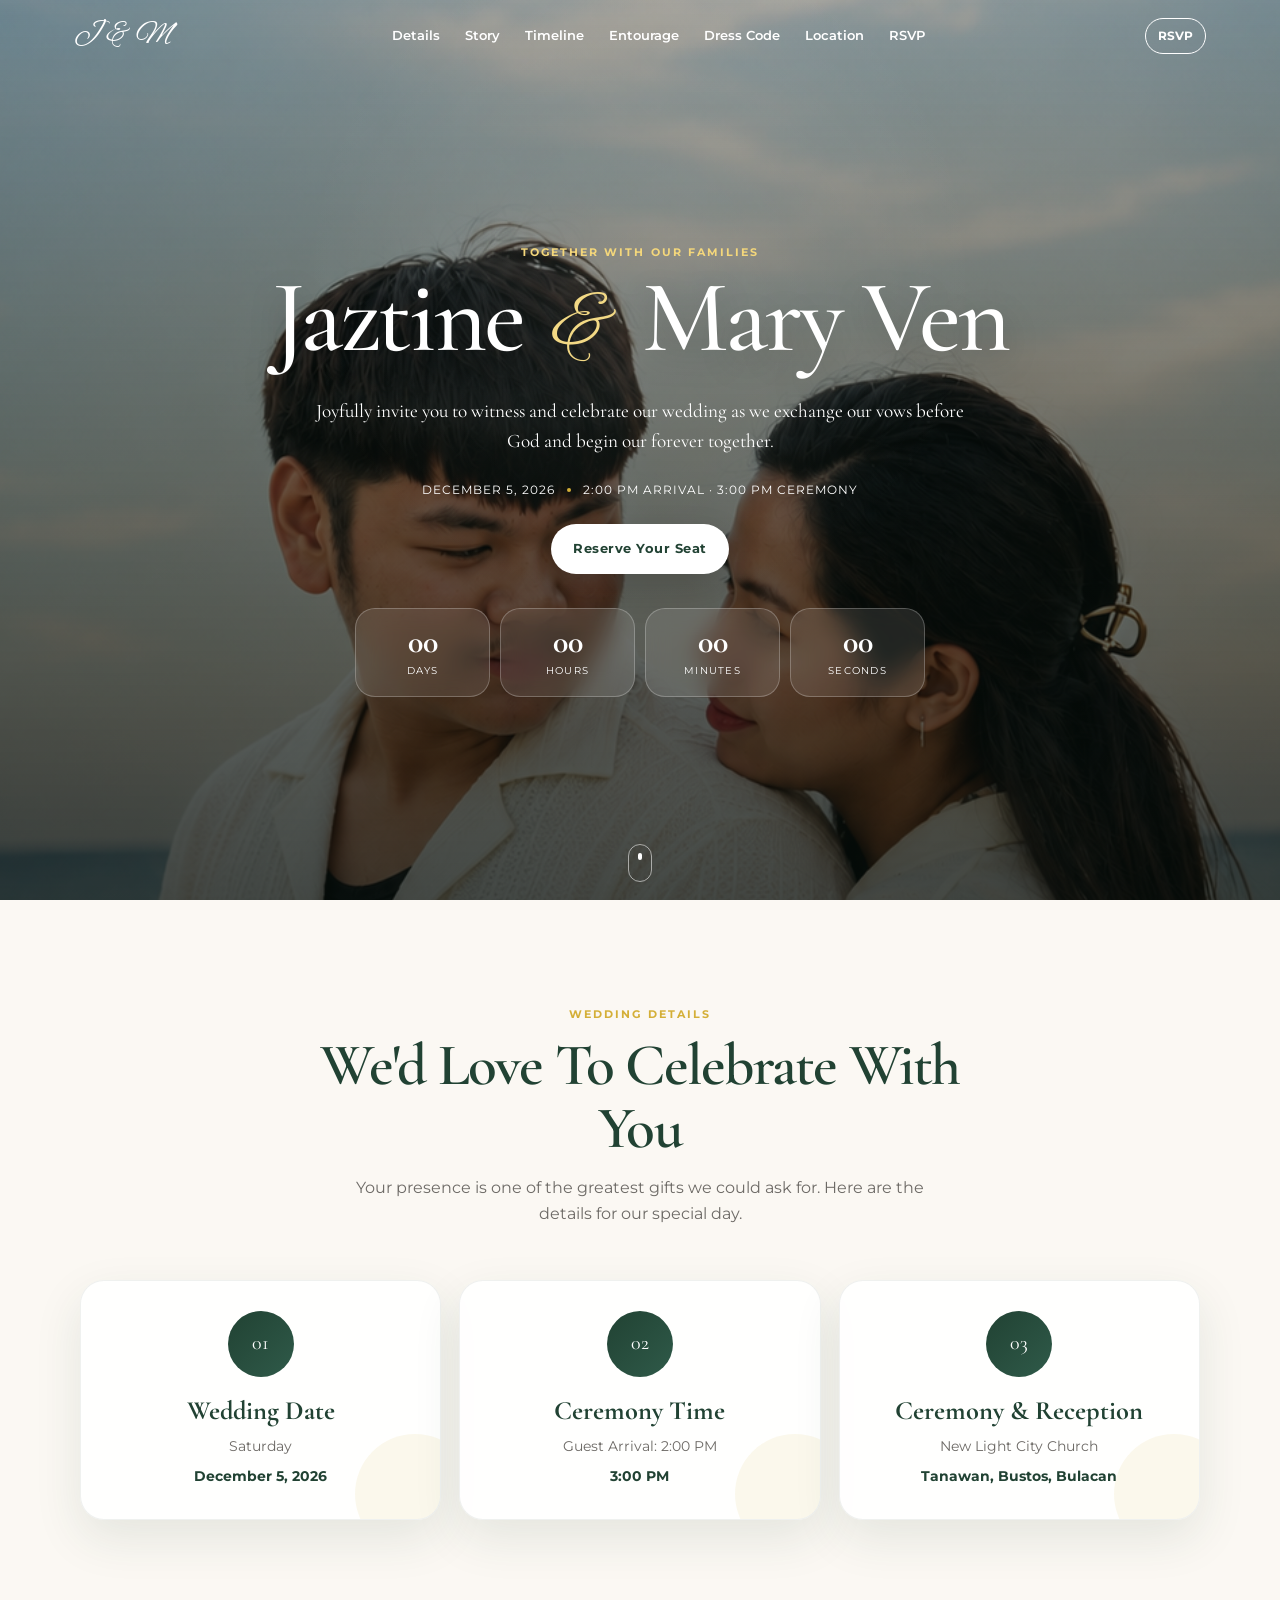
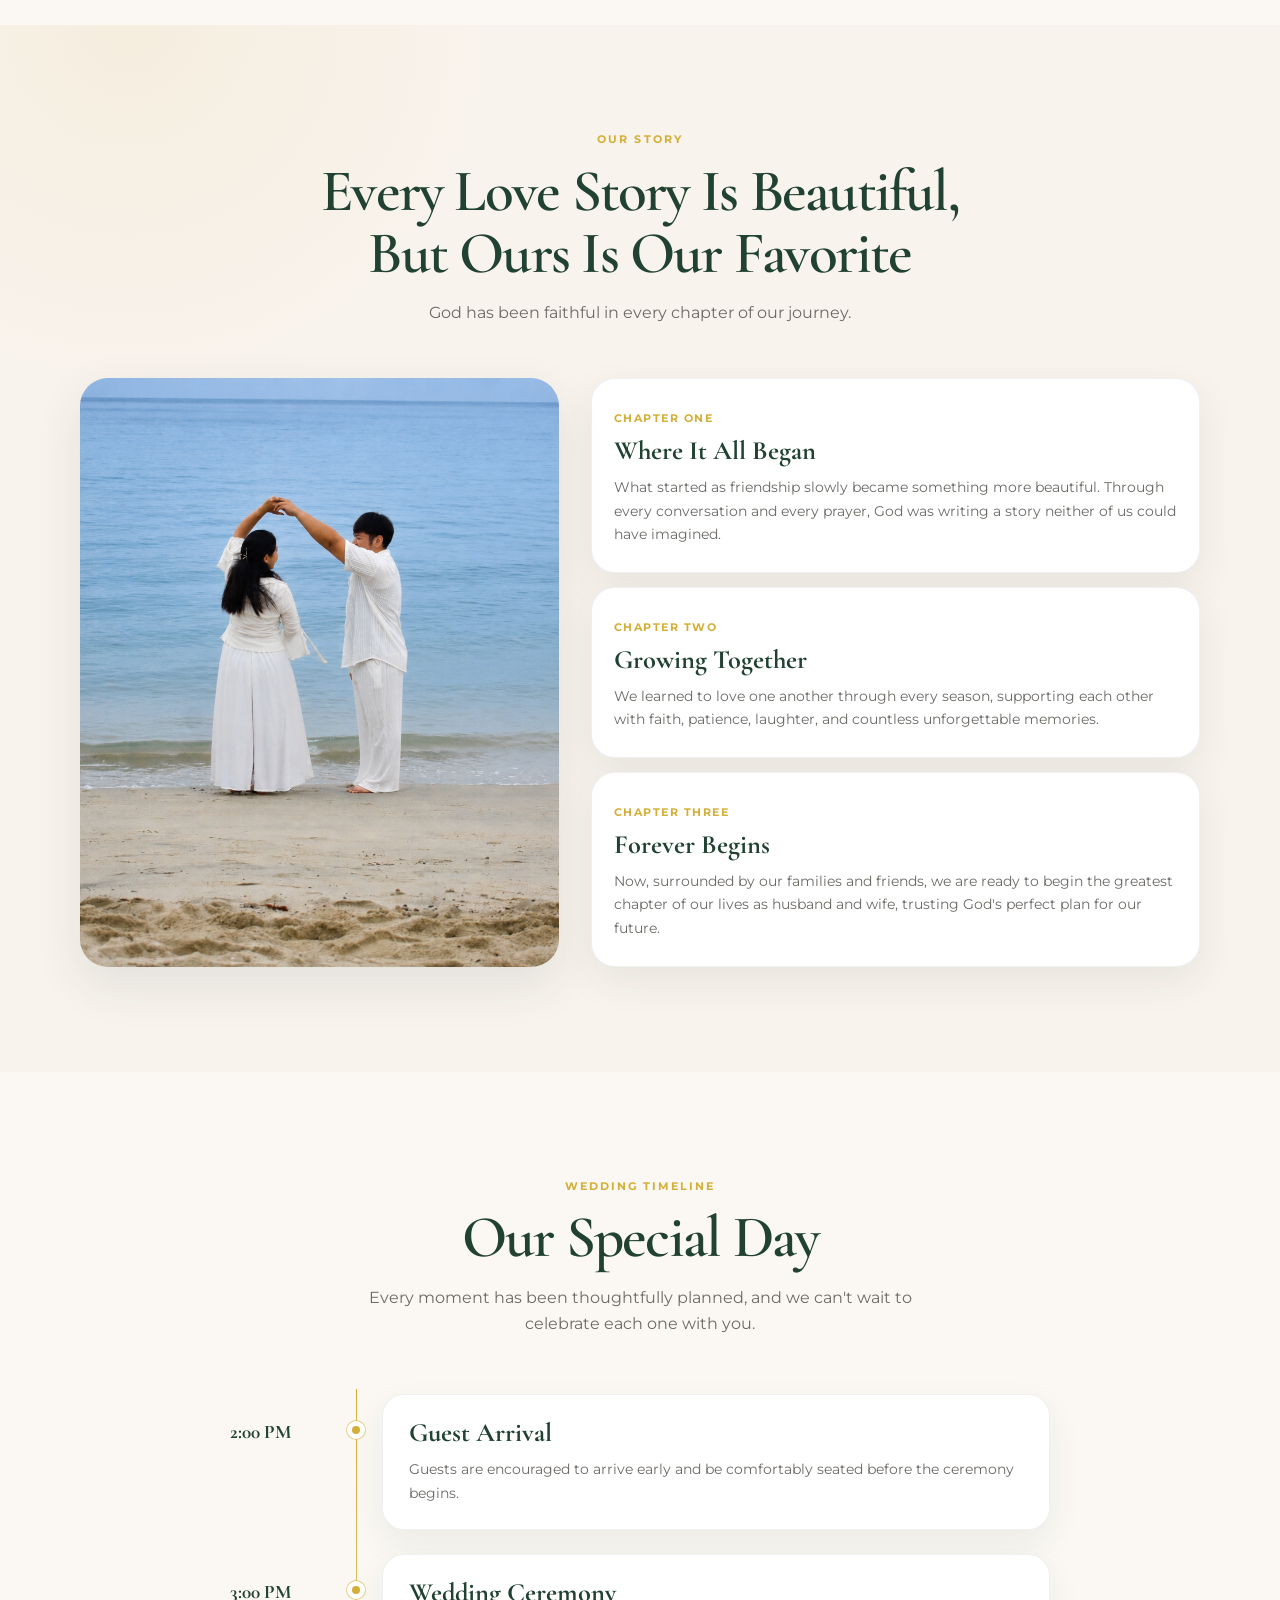
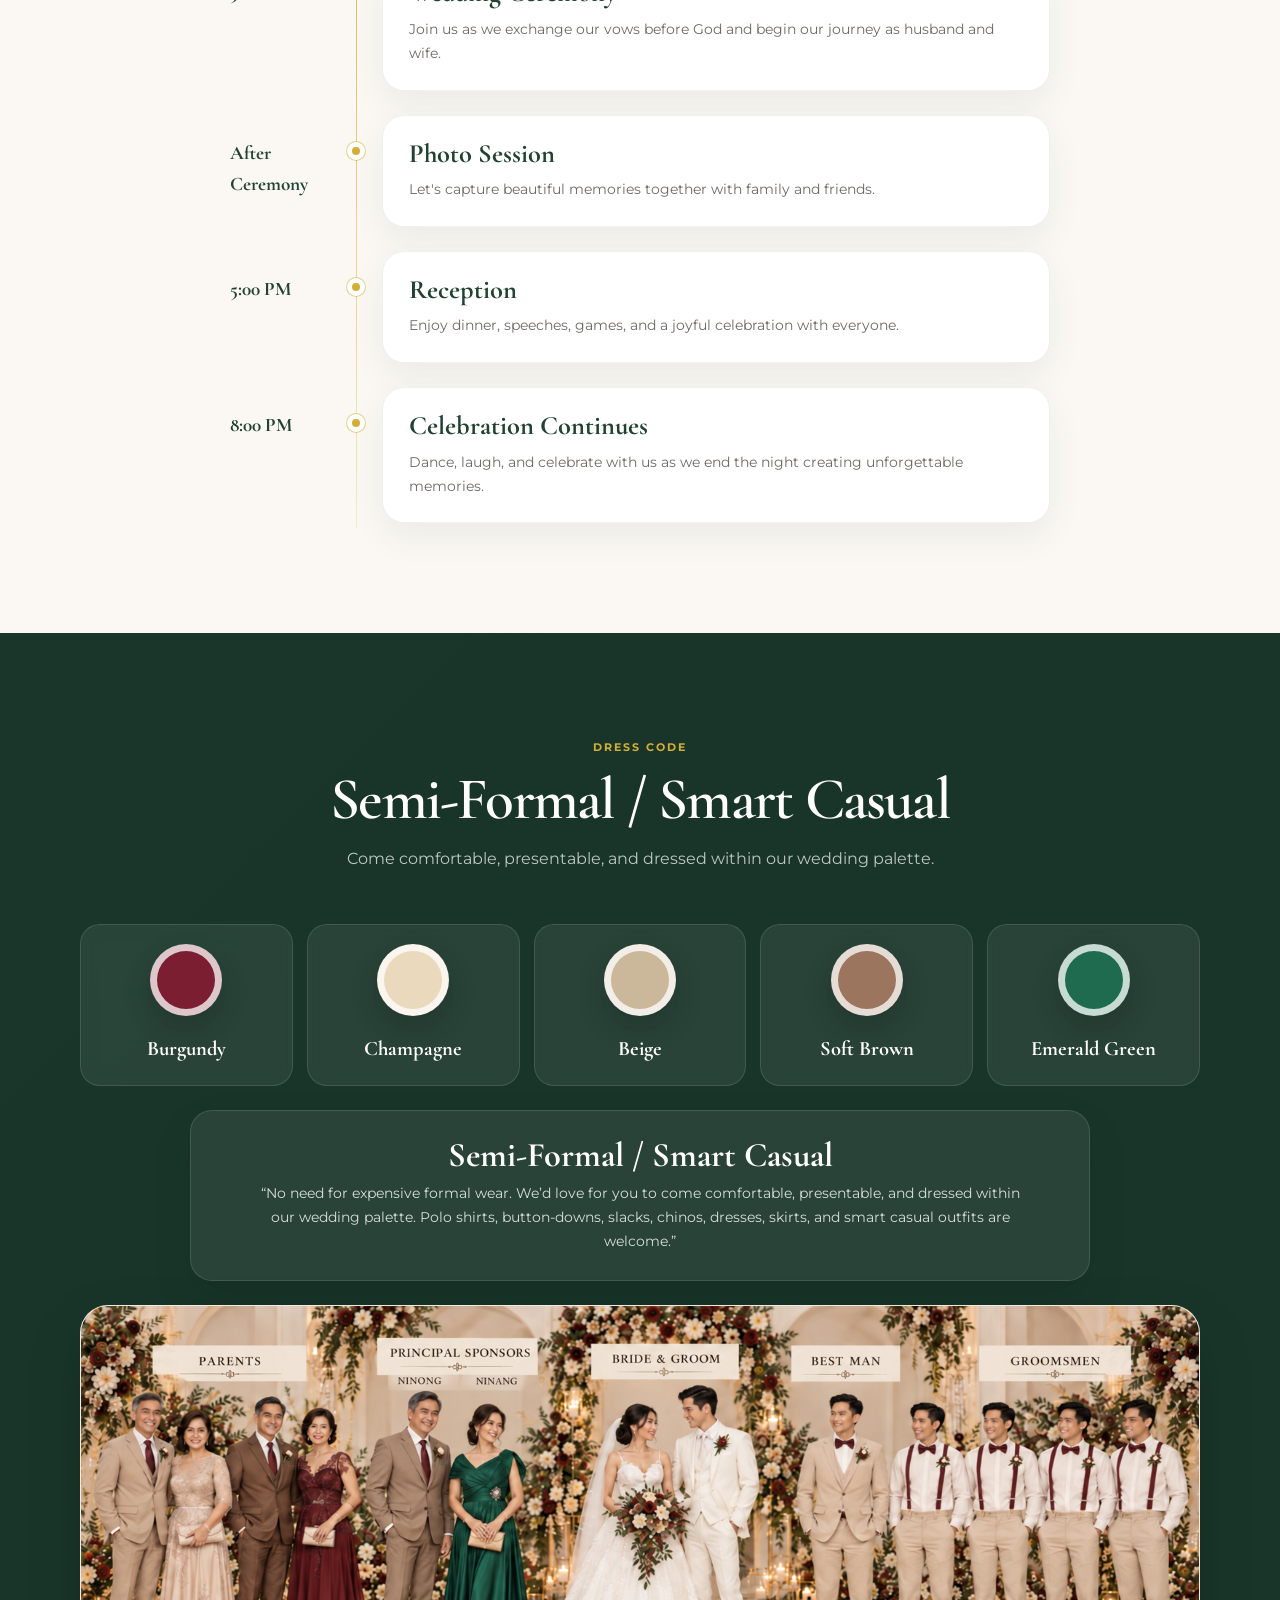
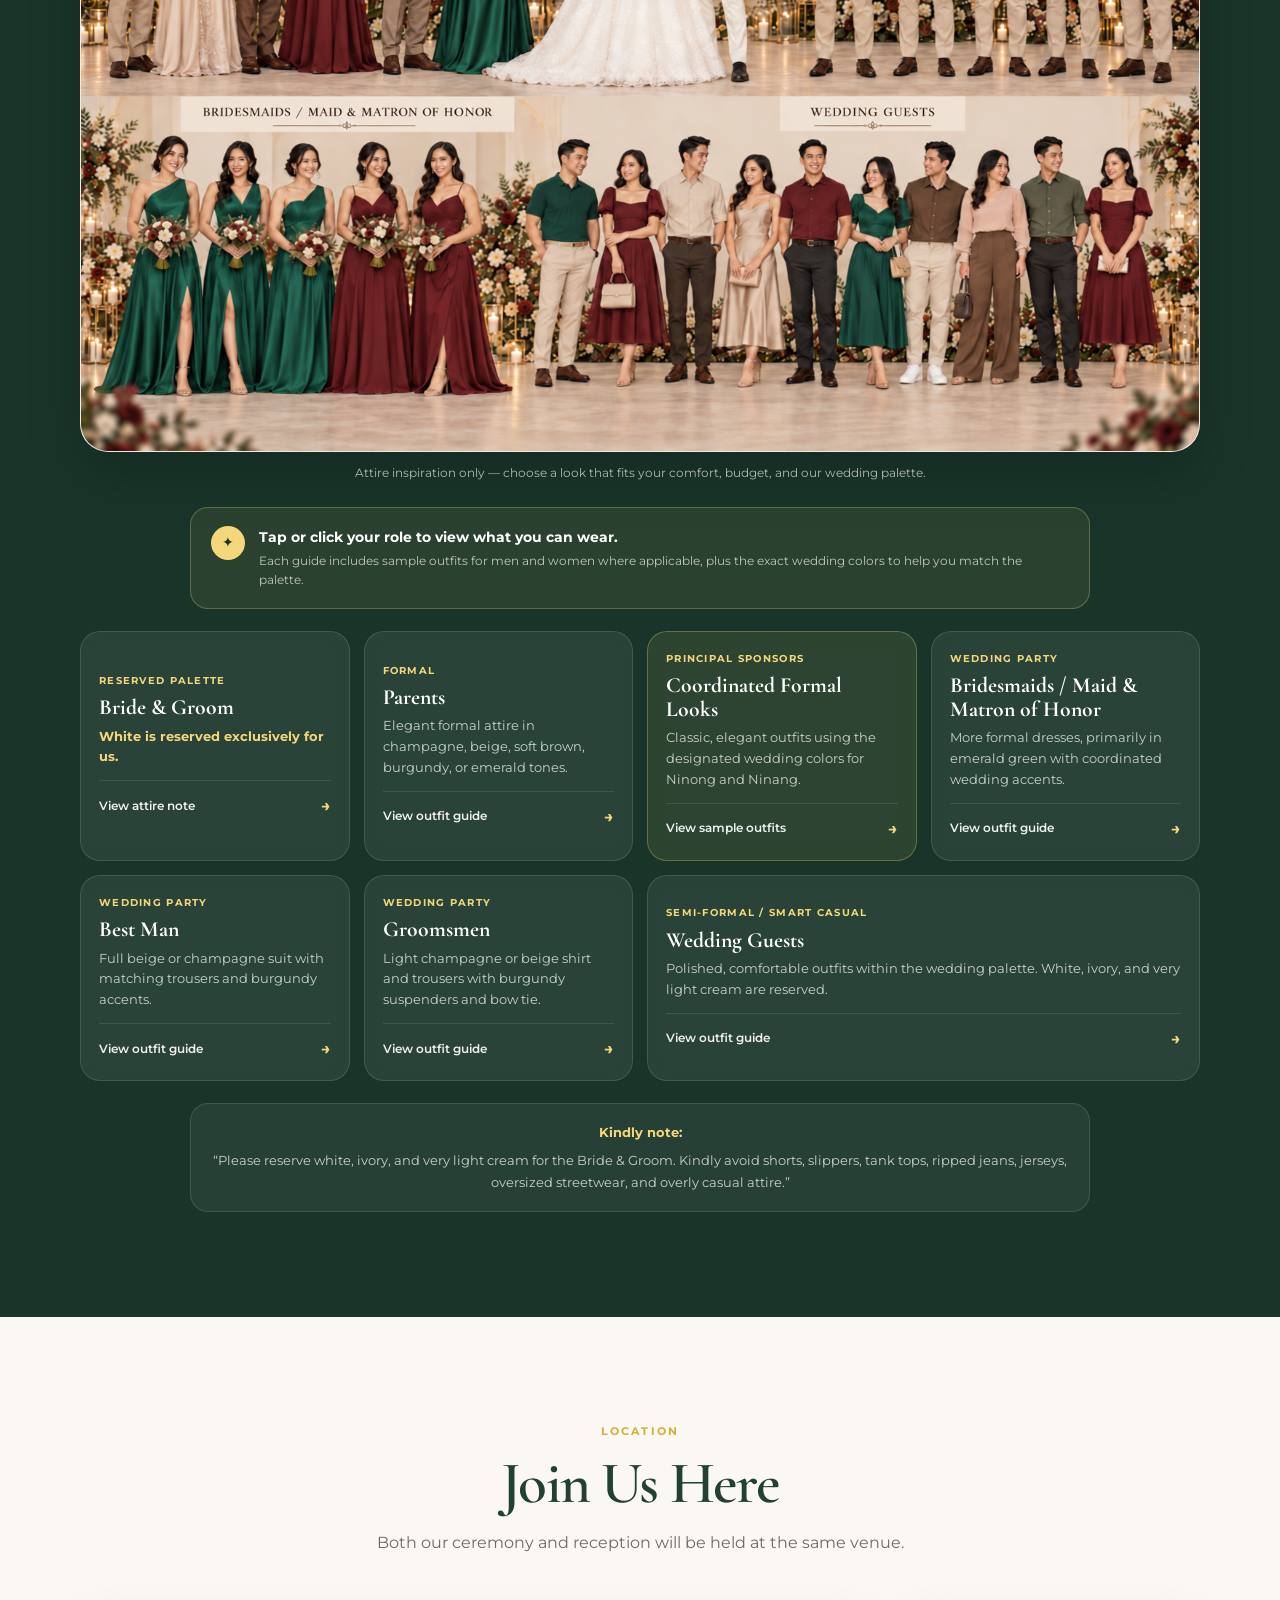
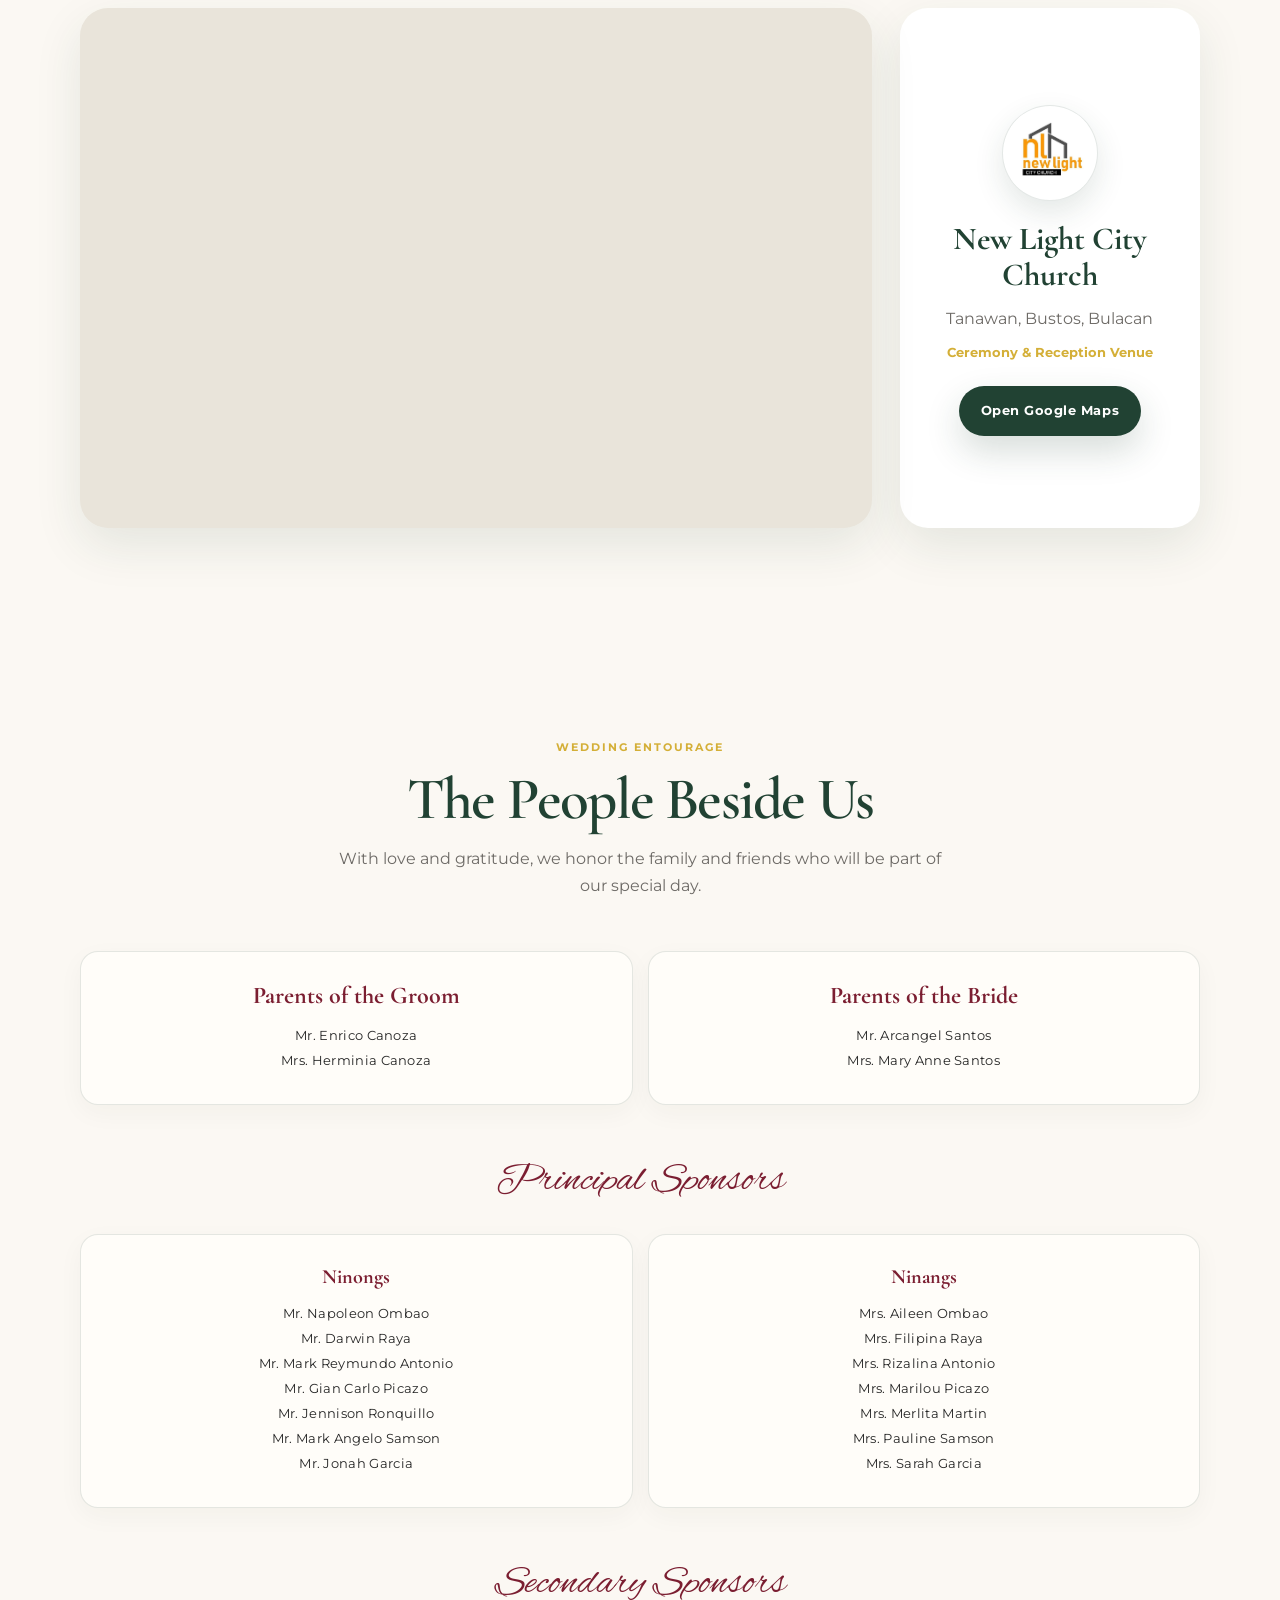
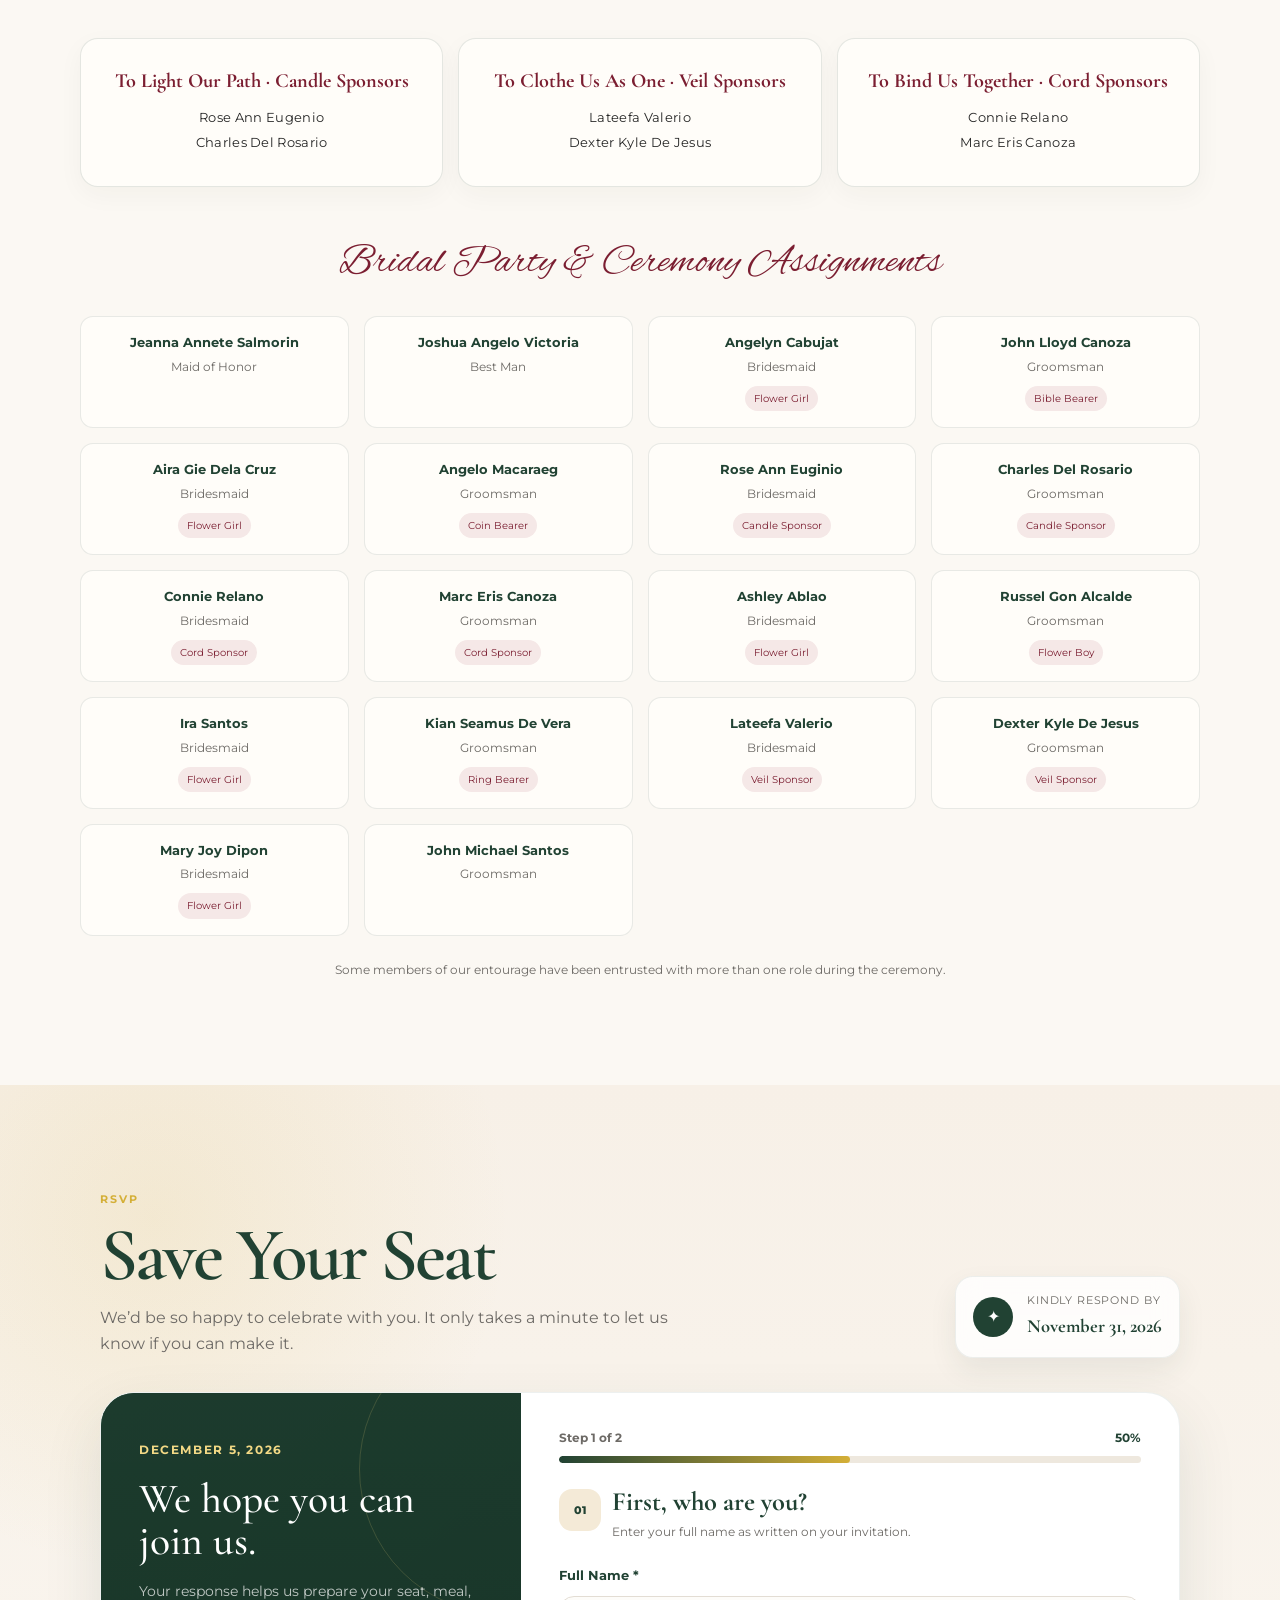
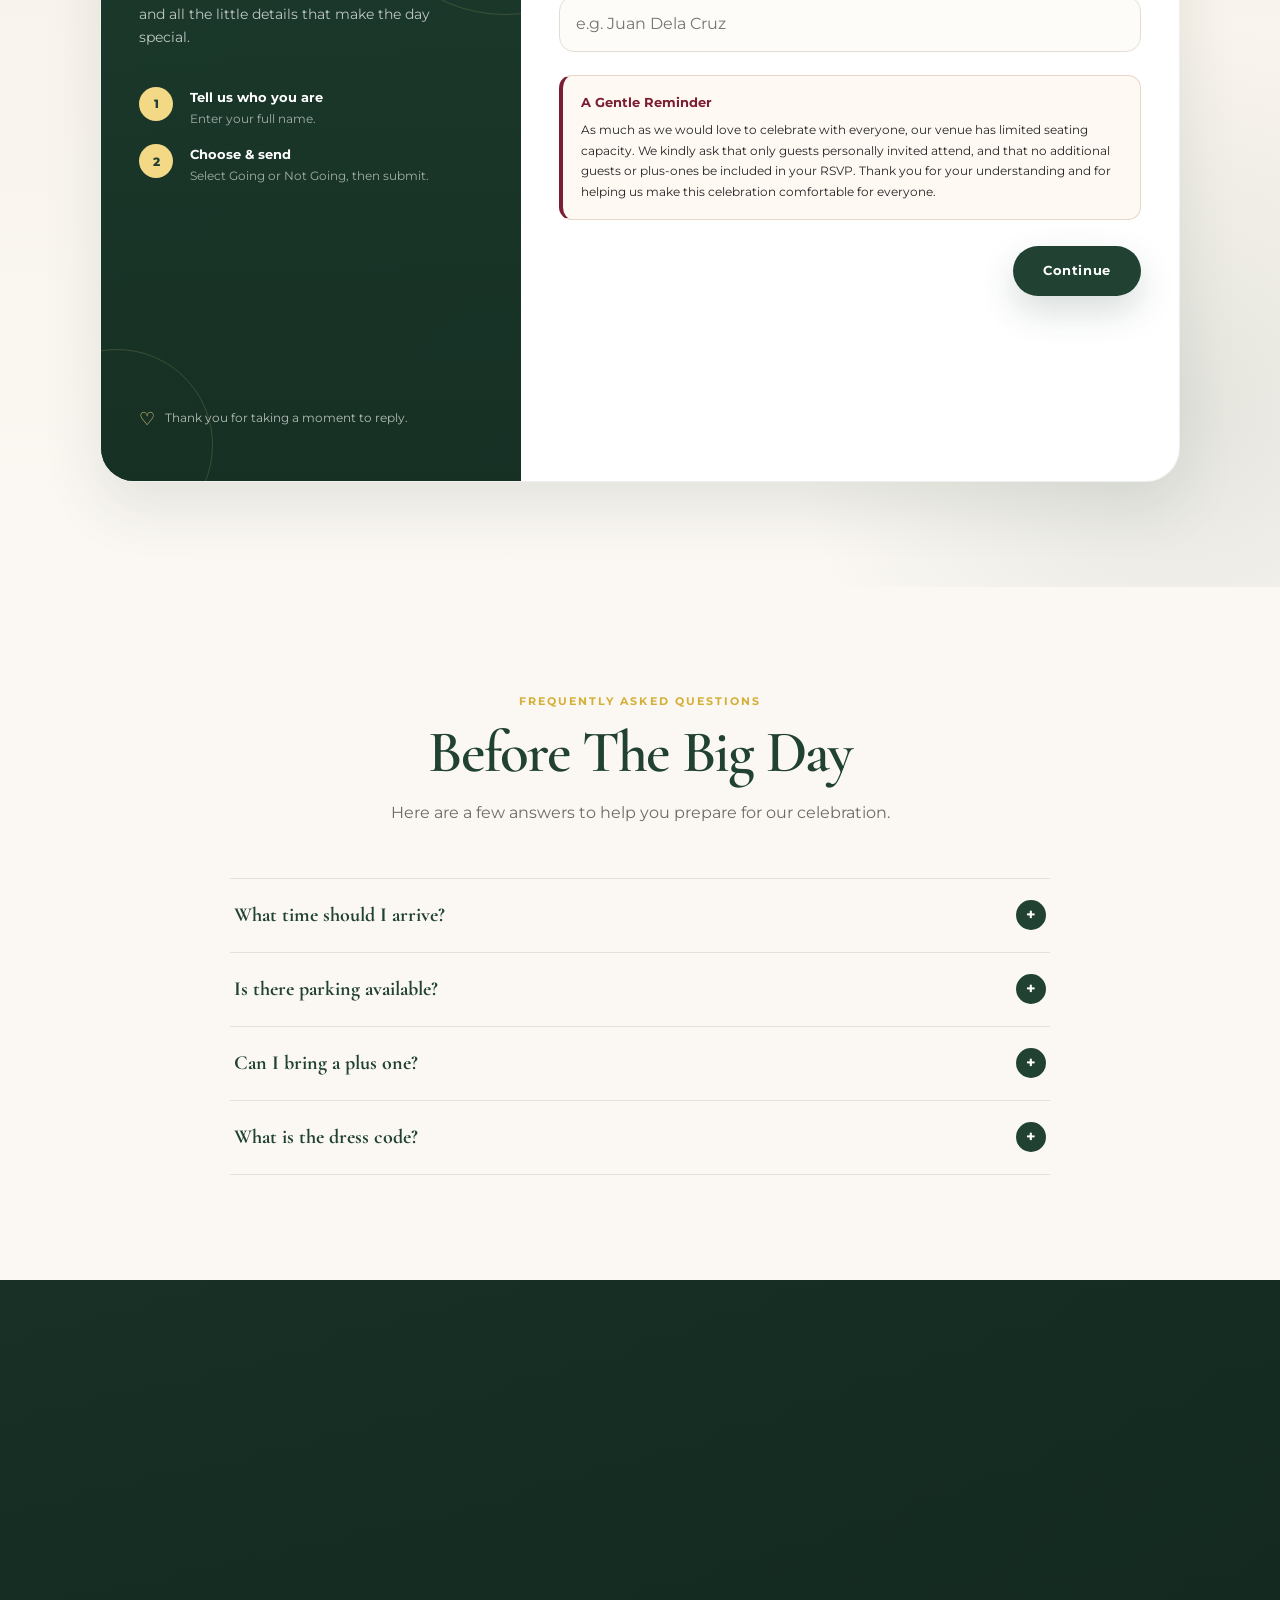
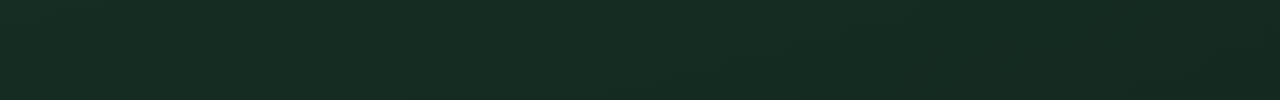
==== commit bd1e6631: "Update index.html" ====
--- a/index.html
+++ b/index.html
@@ -351,7 +351,7 @@
     <section class="section section-cream entourage-section" id="entourage">
       <div class="container">
         <header class="section-header reveal"><p class="eyebrow">Wedding Entourage</p><h2>The People Beside Us</h2><p>With love and gratitude, we honor the family and friends who will be part of our special day.</p></header>
-        <div class="entourage-two-col reveal"><article class="entourage-panel"><h3>Parents of the Groom</h3><p>Mr. Enrico Canoza</p><p>Mrs. Herminia Canoza</p></article><article class="entourage-panel"><h3>Parents of the Bride</h3><p>Mr. Arcangel Santos</p><p>Mrs. Mary Anne Santos</p></article></div><h3 class="entourage-group-title reveal">Principal Sponsors</h3><div class="entourage-two-col reveal"><article class="entourage-panel"><h4>Ninongs</h4><p>Mr. Napoleon Ombao</p><p>Mr. Darwin Raya</p><p>Mr. Mark Reymundo Antonio</p><p>Mr. Gian Carlo Picazo</p><p>Mr. Jennison Ronquillo</p><p>Mr. Mark Angelo Samson</p><p>Mr. Jonah Garcia</p></article><article class="entourage-panel"><h4>Ninangs</h4><p>Mrs. Aileen Ombao</p><p>Mrs. Filipina Raya</p><p>Mrs. Rizalina Antonio</p><p>Mrs. Marilou Picazo</p><p>Mrs. Merlita Martin</p><p>Mrs. Pauline Samson</p><p>Mrs. Sarah Garcia</p></article></div><h3 class="entourage-group-title reveal">Secondary Sponsors</h3><div class="entourage-three-col reveal"><article class="entourage-panel"><h4>To Light Our Path · Candle Sponsors</h4><p>Rose Ann Euginio</p><p>Charles Del Rosario</p></article><article class="entourage-panel"><h4>To Clothe Us As One · Veil Sponsors</h4><p>Lateefa Valerio</p><p>Dexter Kyle De Jesus</p></article><article class="entourage-panel"><h4>To Bind Us Together · Cord Sponsors</h4><p>Connie Relano</p><p>Marc Eris Canoza</p></article></div><h3 class="entourage-group-title reveal">Bridal Party & Ceremony Assignments</h3><div class="entourage-roster reveal"><article class="entourage-person"><h4>Jeanna Annete Salmorin</h4><p>Maid of Honor</p></article><article class="entourage-person"><h4>Joshua Angelo Victoria</h4><p>Best Man</p></article><article class="entourage-person"><h4>Angelyn Cabujat</h4><p>Bridesmaid</p><span>Flower Girl</span></article><article class="entourage-person"><h4>John Lloyd Canoza</h4><p>Groomsman</p><span>Bible Bearer</span></article><article class="entourage-person"><h4>Aira Gie Dela Cruz</h4><p>Bridesmaid</p><span>Flower Girl</span></article><article class="entourage-person"><h4>Angelo Macaraeg</h4><p>Groomsman</p><span>Coin Bearer</span></article><article class="entourage-person"><h4>Rose Ann Euginio</h4><p>Bridesmaid</p><span>Candle Sponsor</span></article><article class="entourage-person"><h4>Charles Del Rosario</h4><p>Groomsman</p><span>Candle Sponsor</span></article><article class="entourage-person"><h4>Connie Relano</h4><p>Bridesmaid</p><span>Cord Sponsor</span></article><article class="entourage-person"><h4>Marc Eris Canoza</h4><p>Groomsman</p><span>Cord Sponsor</span></article><article class="entourage-person"><h4>Ashley Ablao</h4><p>Bridesmaid</p><span>Flower Girl</span></article><article class="entourage-person"><h4>Russel Gon Alcalde</h4><p>Groomsman</p><span>Flower Boy</span></article><article class="entourage-person"><h4>Ira Santos</h4><p>Bridesmaid</p><span>Flower Girl</span></article><article class="entourage-person"><h4>Kian Seamus De Vera</h4><p>Groomsman</p><span>Ring Bearer</span></article><article class="entourage-person"><h4>Lateefa Valerio</h4><p>Bridesmaid</p><span>Veil Sponsor</span></article><article class="entourage-person"><h4>Dexter Kyle De Jesus</h4><p>Groomsman</p><span>Veil Sponsor</span></article><article class="entourage-person"><h4>Mary Joy Dipon</h4><p>Bridesmaid</p><span>Flower Girl</span></article><article class="entourage-person"><h4>John Michael Santos</h4><p>Groomsman</p></article></div><p class="entourage-footnote">Some members of our entourage have been entrusted with more than one role during the ceremony.</p>
+        <div class="entourage-two-col reveal"><article class="entourage-panel"><h3>Parents of the Groom</h3><p>Mr. Enrico Canoza</p><p>Mrs. Herminia Canoza</p></article><article class="entourage-panel"><h3>Parents of the Bride</h3><p>Mr. Arcangel Santos</p><p>Mrs. Mary Anne Santos</p></article></div><h3 class="entourage-group-title reveal">Principal Sponsors</h3><div class="entourage-two-col reveal"><article class="entourage-panel"><h4>Ninongs</h4><p>Mr. Napoleon Ombao</p><p>Mr. Darwin Raya</p><p>Mr. Mark Reymundo Antonio</p><p>Mr. Gian Carlo Picazo</p><p>Mr. Jennison Ronquillo</p><p>Mr. Mark Angelo Samson</p><p>Mr. Jonah Garcia</p></article><article class="entourage-panel"><h4>Ninangs</h4><p>Mrs. Aileen Ombao</p><p>Mrs. Filipina Raya</p><p>Mrs. Rizalina Antonio</p><p>Mrs. Marilou Picazo</p><p>Mrs. Merlita Martin</p><p>Mrs. Pauline Samson</p><p>Mrs. Sarah Garcia</p></article></div><h3 class="entourage-group-title reveal">Secondary Sponsors</h3><div class="entourage-three-col reveal"><article class="entourage-panel"><h4>To Light Our Path · Candle Sponsors</h4><p>Rose Ann Eugenio</p><p>Charles Del Rosario</p></article><article class="entourage-panel"><h4>To Clothe Us As One · Veil Sponsors</h4><p>Lateefa Valerio</p><p>Dexter Kyle De Jesus</p></article><article class="entourage-panel"><h4>To Bind Us Together · Cord Sponsors</h4><p>Connie Relano</p><p>Marc Eris Canoza</p></article></div><h3 class="entourage-group-title reveal">Bridal Party & Ceremony Assignments</h3><div class="entourage-roster reveal"><article class="entourage-person"><h4>Jeanna Annete Salmorin</h4><p>Maid of Honor</p></article><article class="entourage-person"><h4>Joshua Angelo Victoria</h4><p>Best Man</p></article><article class="entourage-person"><h4>Angelyn Cabujat</h4><p>Bridesmaid</p><span>Flower Girl</span></article><article class="entourage-person"><h4>John Lloyd Canoza</h4><p>Groomsman</p><span>Bible Bearer</span></article><article class="entourage-person"><h4>Aira Gie Dela Cruz</h4><p>Bridesmaid</p><span>Flower Girl</span></article><article class="entourage-person"><h4>Angelo Macaraeg</h4><p>Groomsman</p><span>Coin Bearer</span></article><article class="entourage-person"><h4>Rose Ann Euginio</h4><p>Bridesmaid</p><span>Candle Sponsor</span></article><article class="entourage-person"><h4>Charles Del Rosario</h4><p>Groomsman</p><span>Candle Sponsor</span></article><article class="entourage-person"><h4>Connie Relano</h4><p>Bridesmaid</p><span>Cord Sponsor</span></article><article class="entourage-person"><h4>Marc Eris Canoza</h4><p>Groomsman</p><span>Cord Sponsor</span></article><article class="entourage-person"><h4>Ashley Ablao</h4><p>Bridesmaid</p><span>Flower Girl</span></article><article class="entourage-person"><h4>Russel Gon Alcalde</h4><p>Groomsman</p><span>Flower Boy</span></article><article class="entourage-person"><h4>Ira Santos</h4><p>Bridesmaid</p><span>Flower Girl</span></article><article class="entourage-person"><h4>Kian Seamus De Vera</h4><p>Groomsman</p><span>Ring Bearer</span></article><article class="entourage-person"><h4>Lateefa Valerio</h4><p>Bridesmaid</p><span>Veil Sponsor</span></article><article class="entourage-person"><h4>Dexter Kyle De Jesus</h4><p>Groomsman</p><span>Veil Sponsor</span></article><article class="entourage-person"><h4>Mary Joy Dipon</h4><p>Bridesmaid</p><span>Flower Girl</span></article><article class="entourage-person"><h4>John Michael Santos</h4><p>Groomsman</p></article></div><p class="entourage-footnote">Some members of our entourage have been entrusted with more than one role during the ceremony.</p>
       </div>
     </section>
 
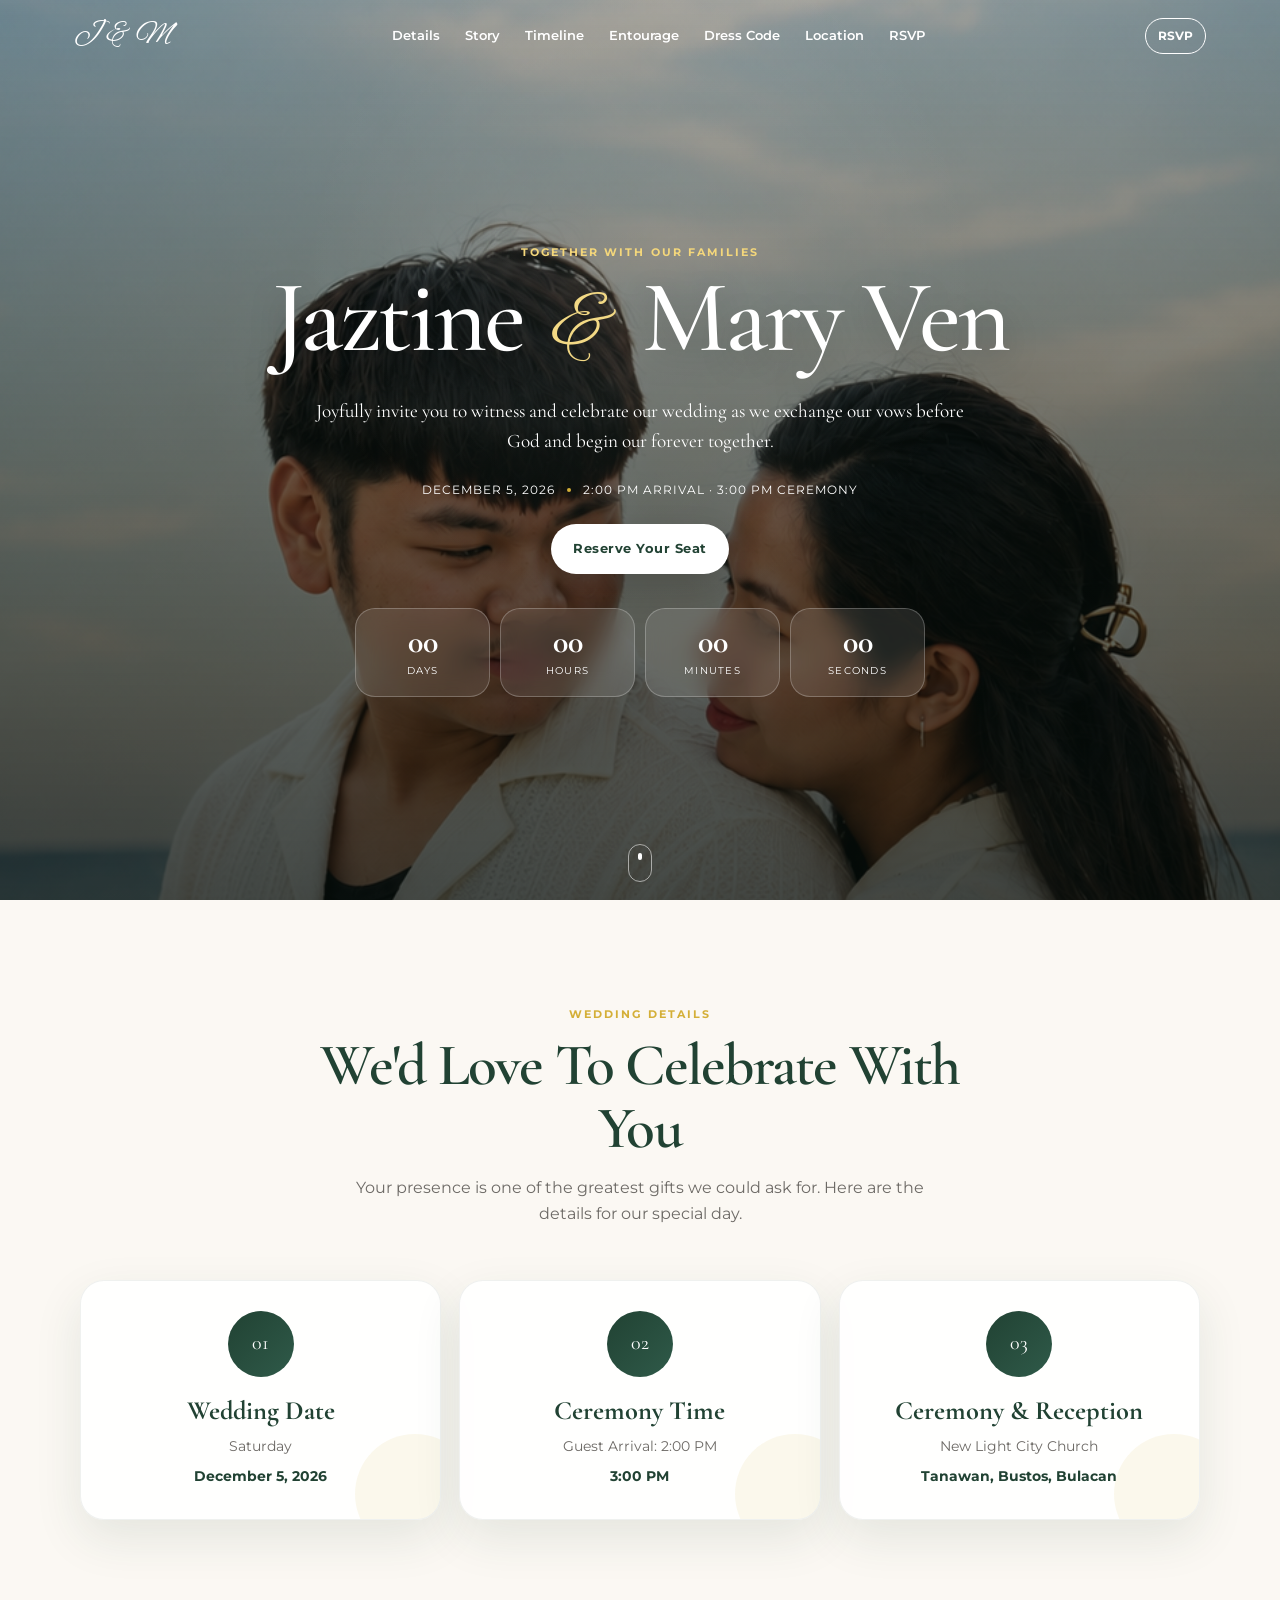
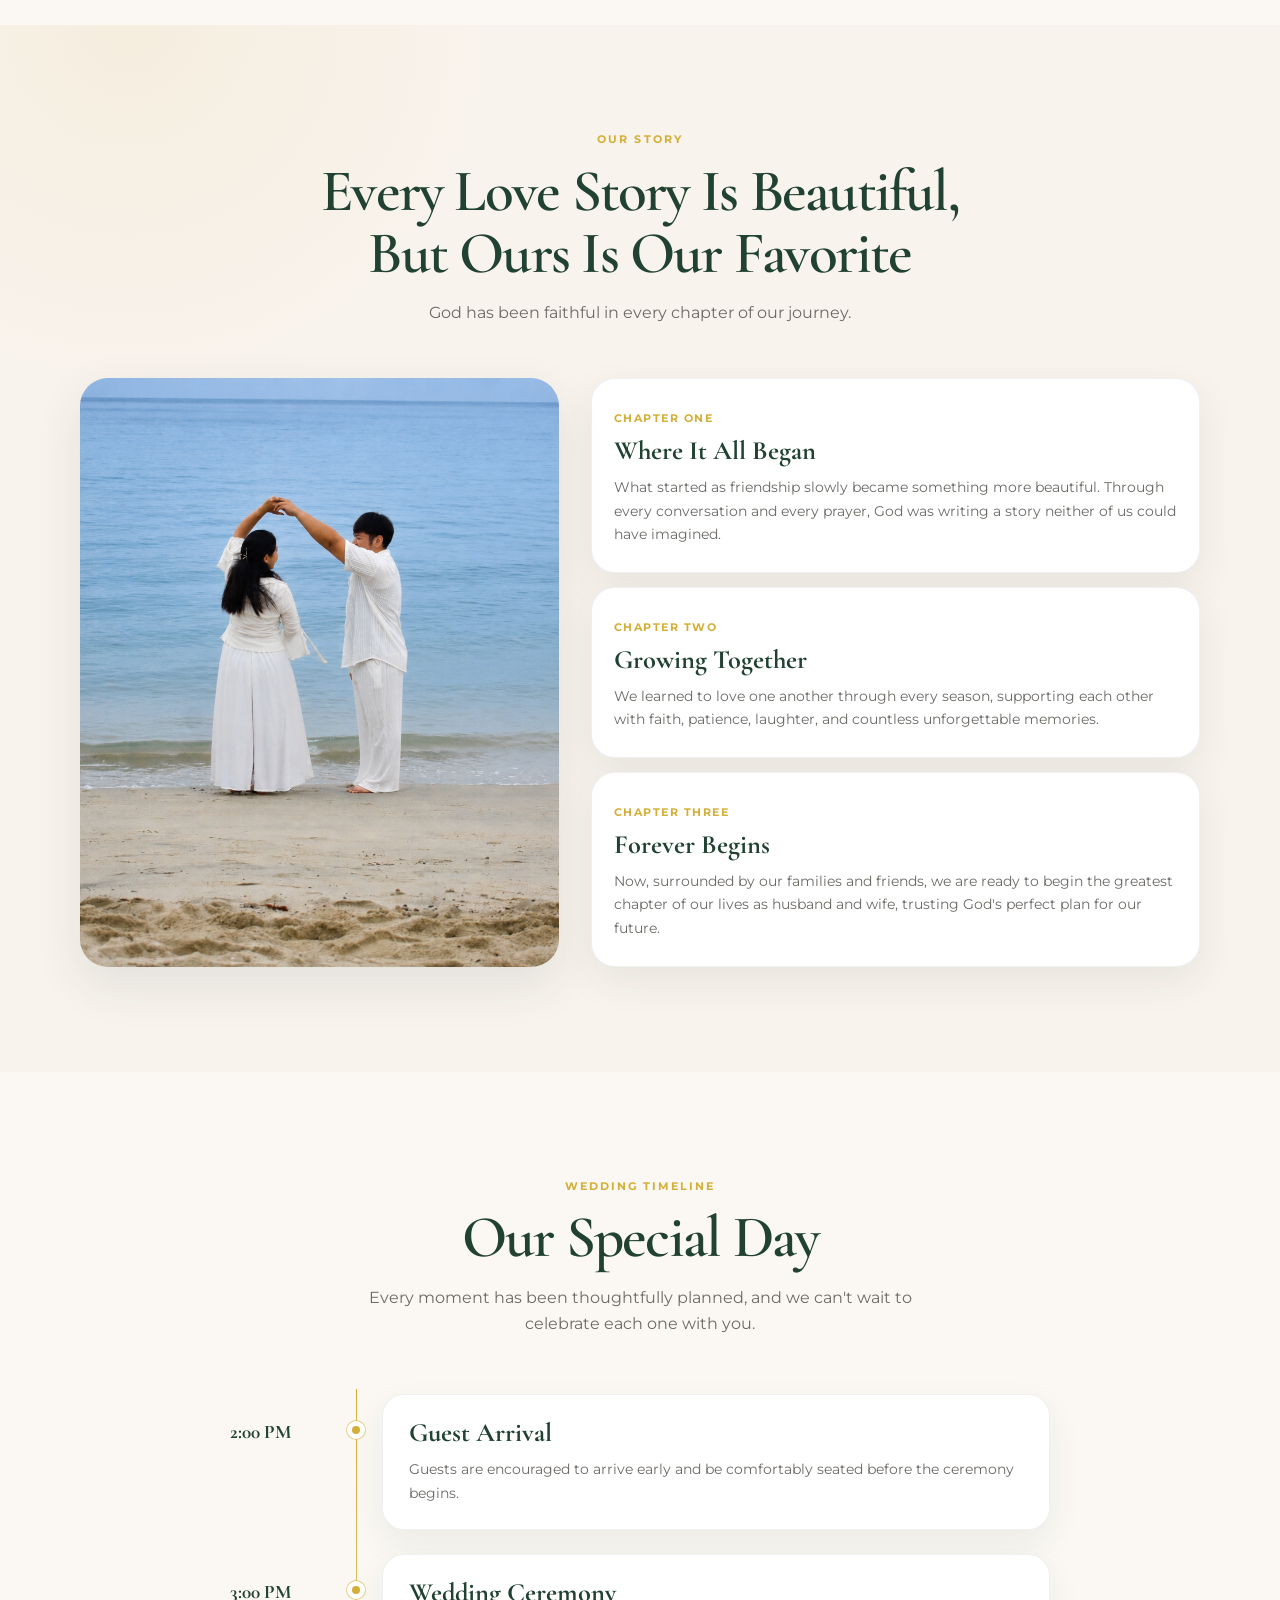
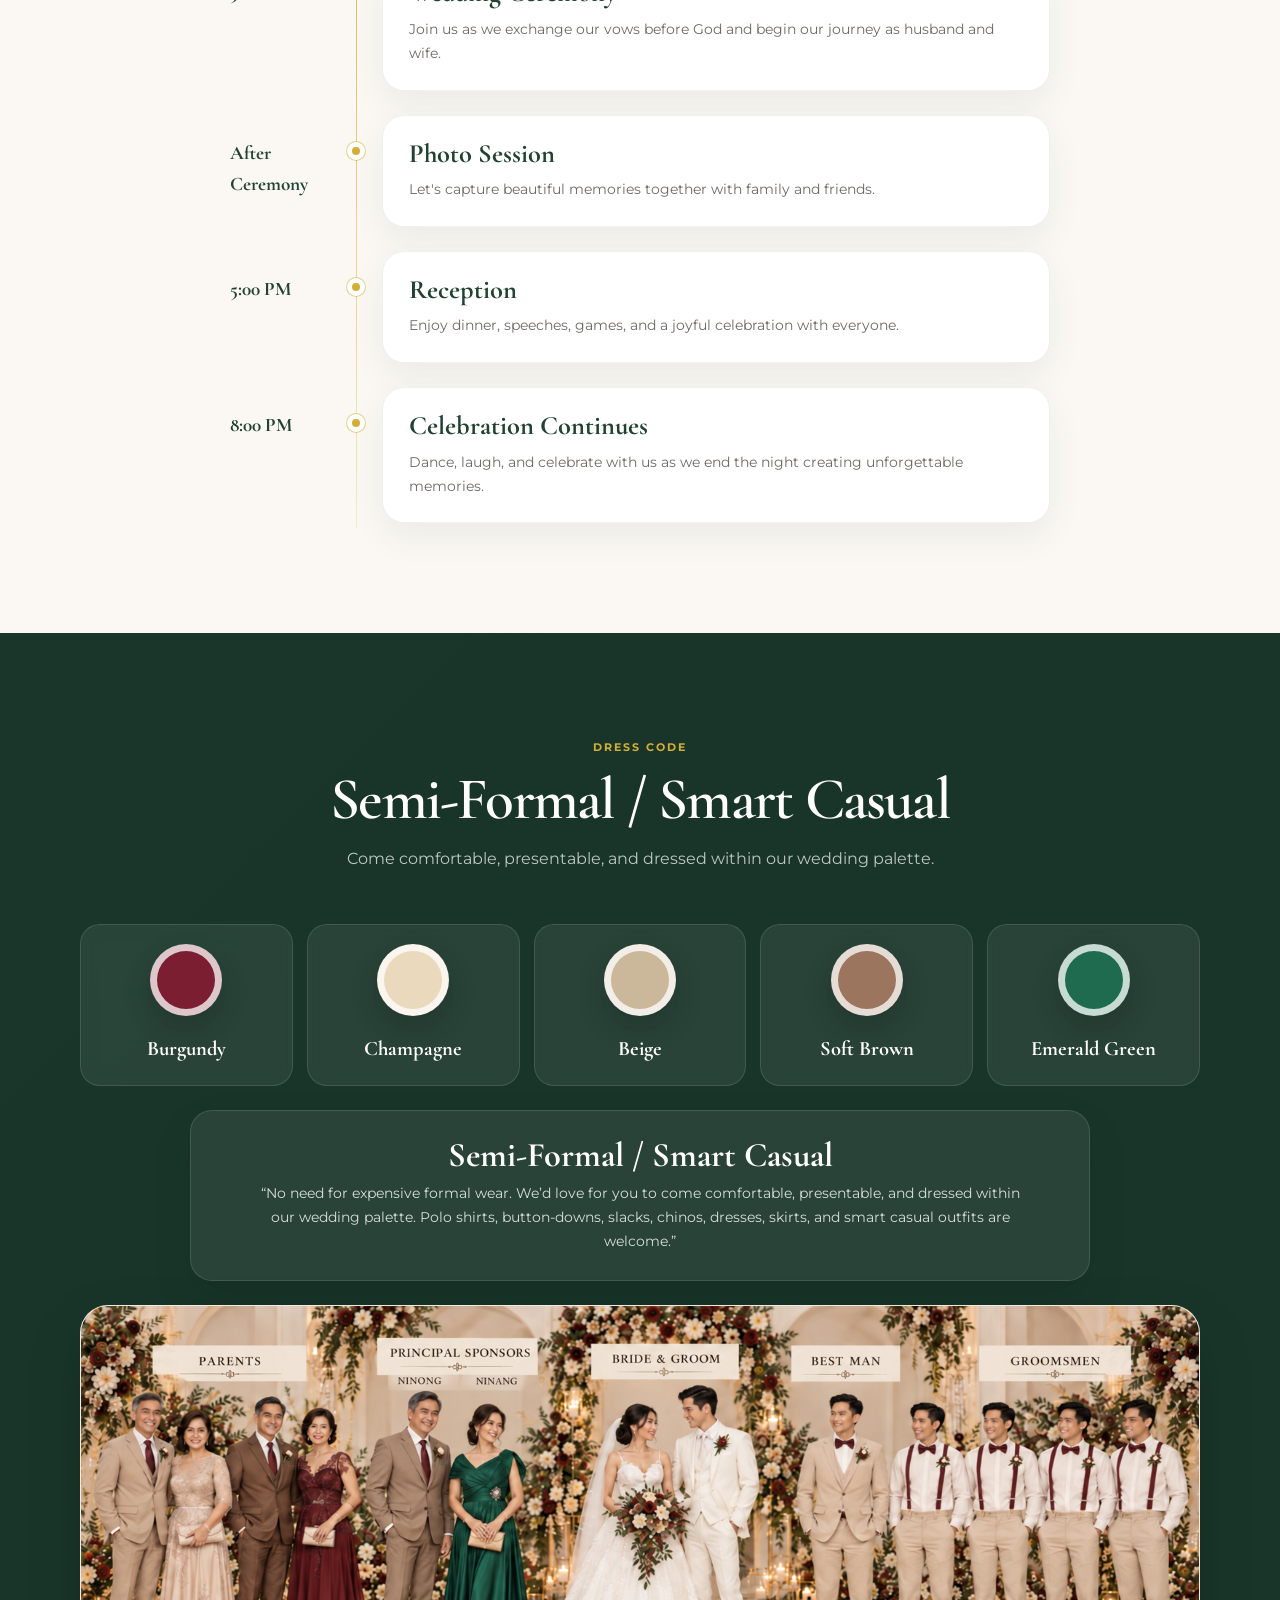
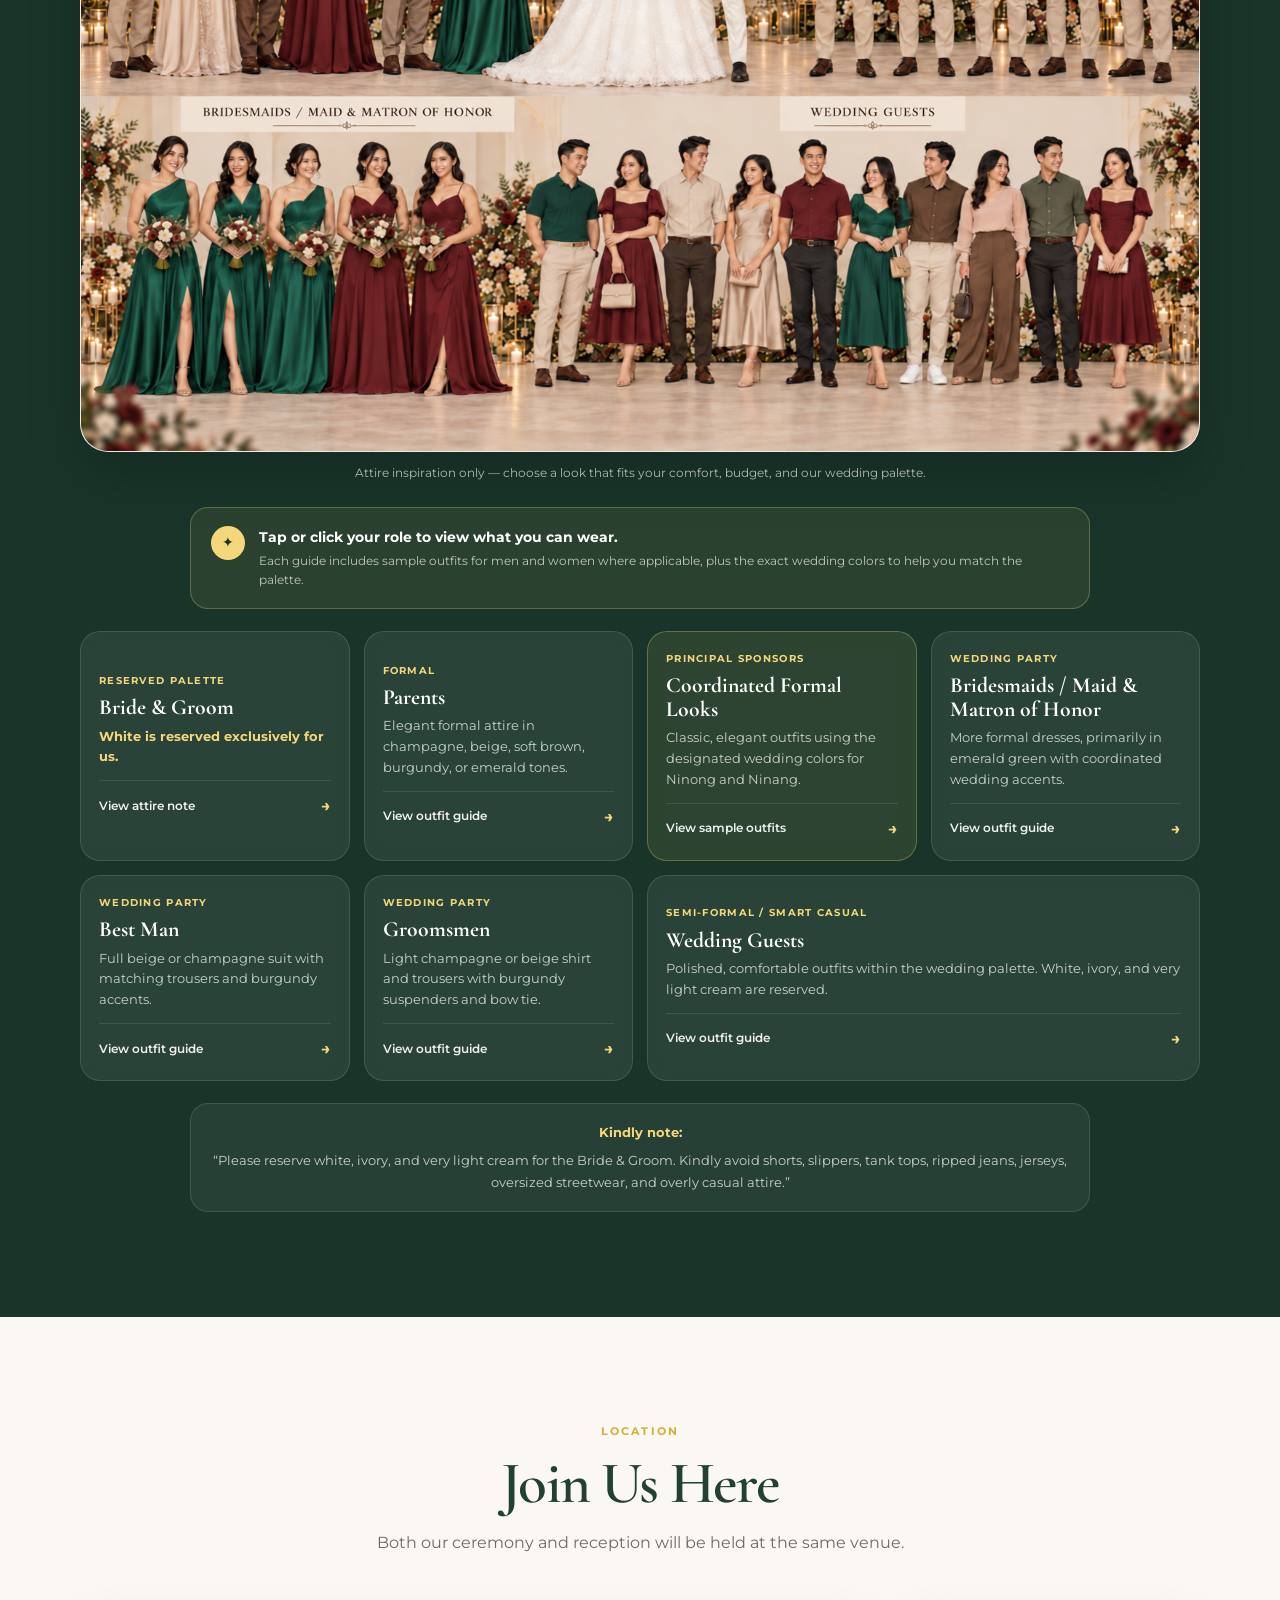
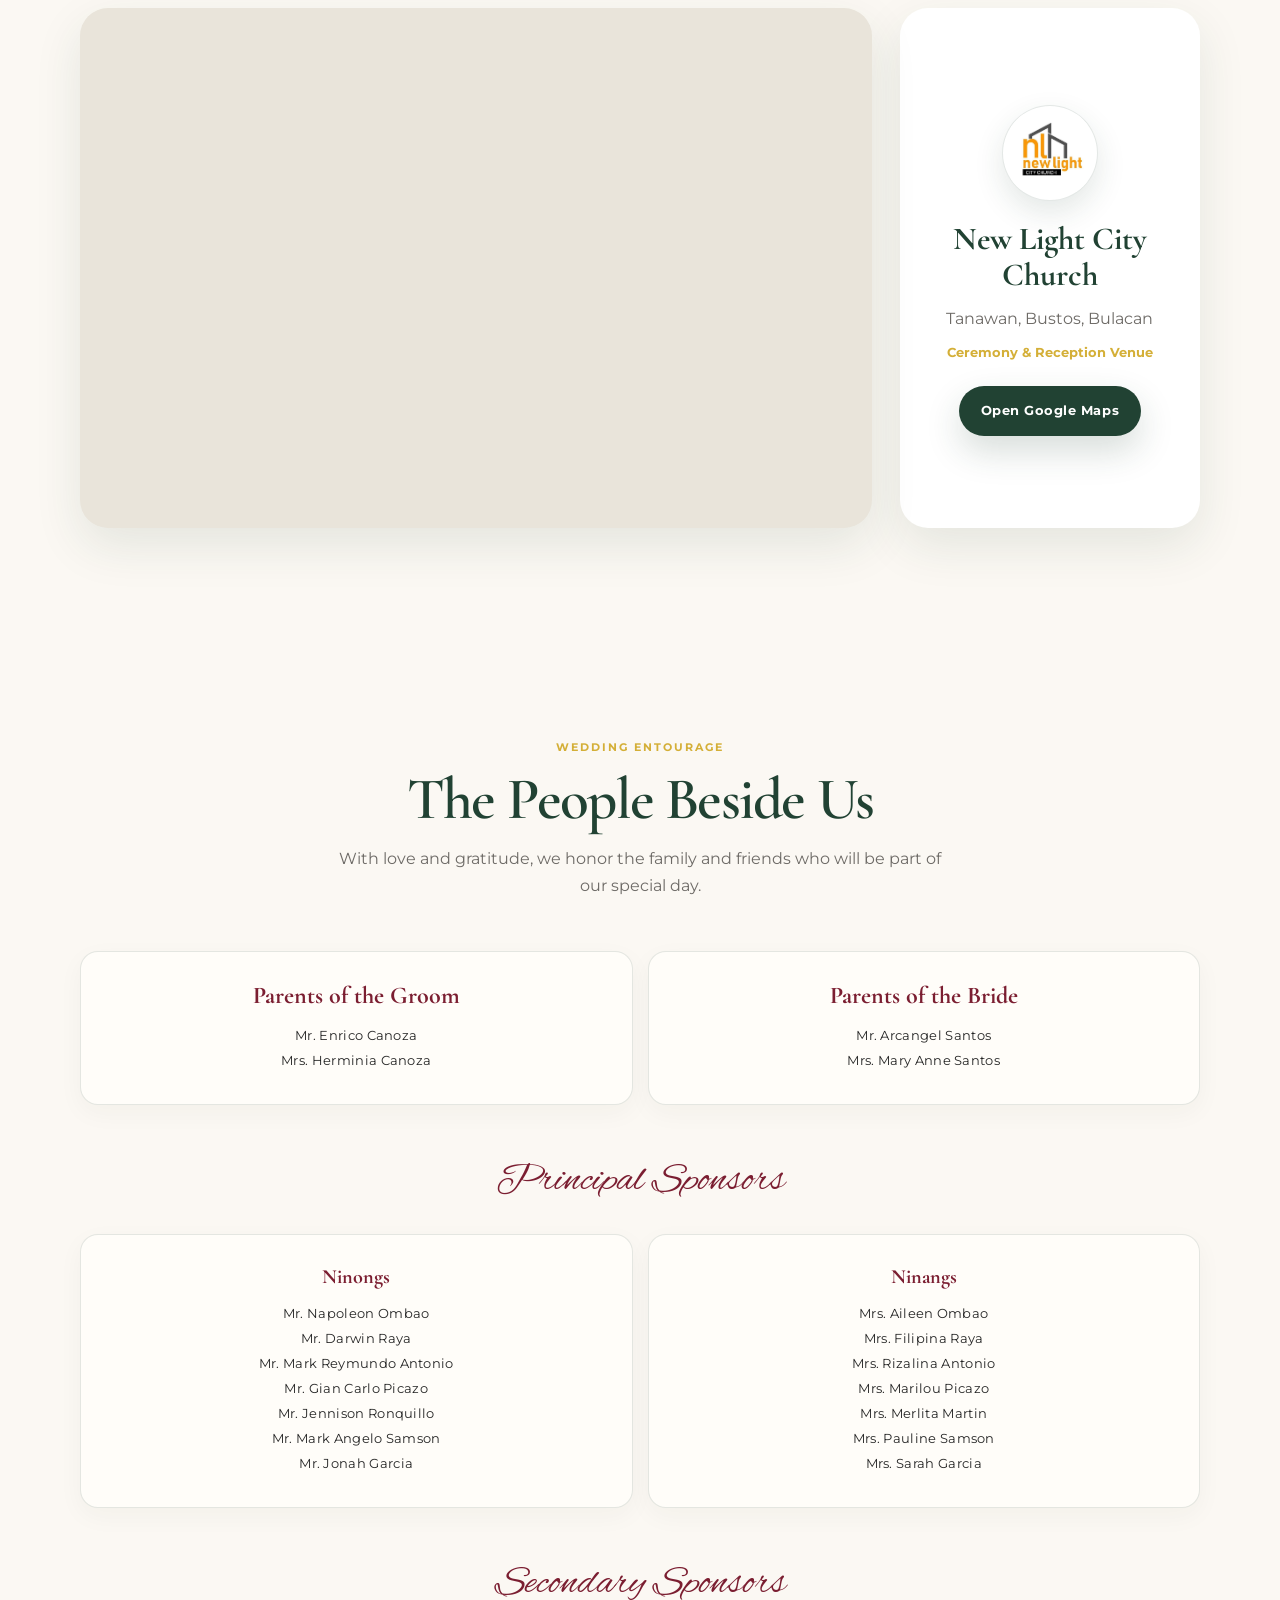
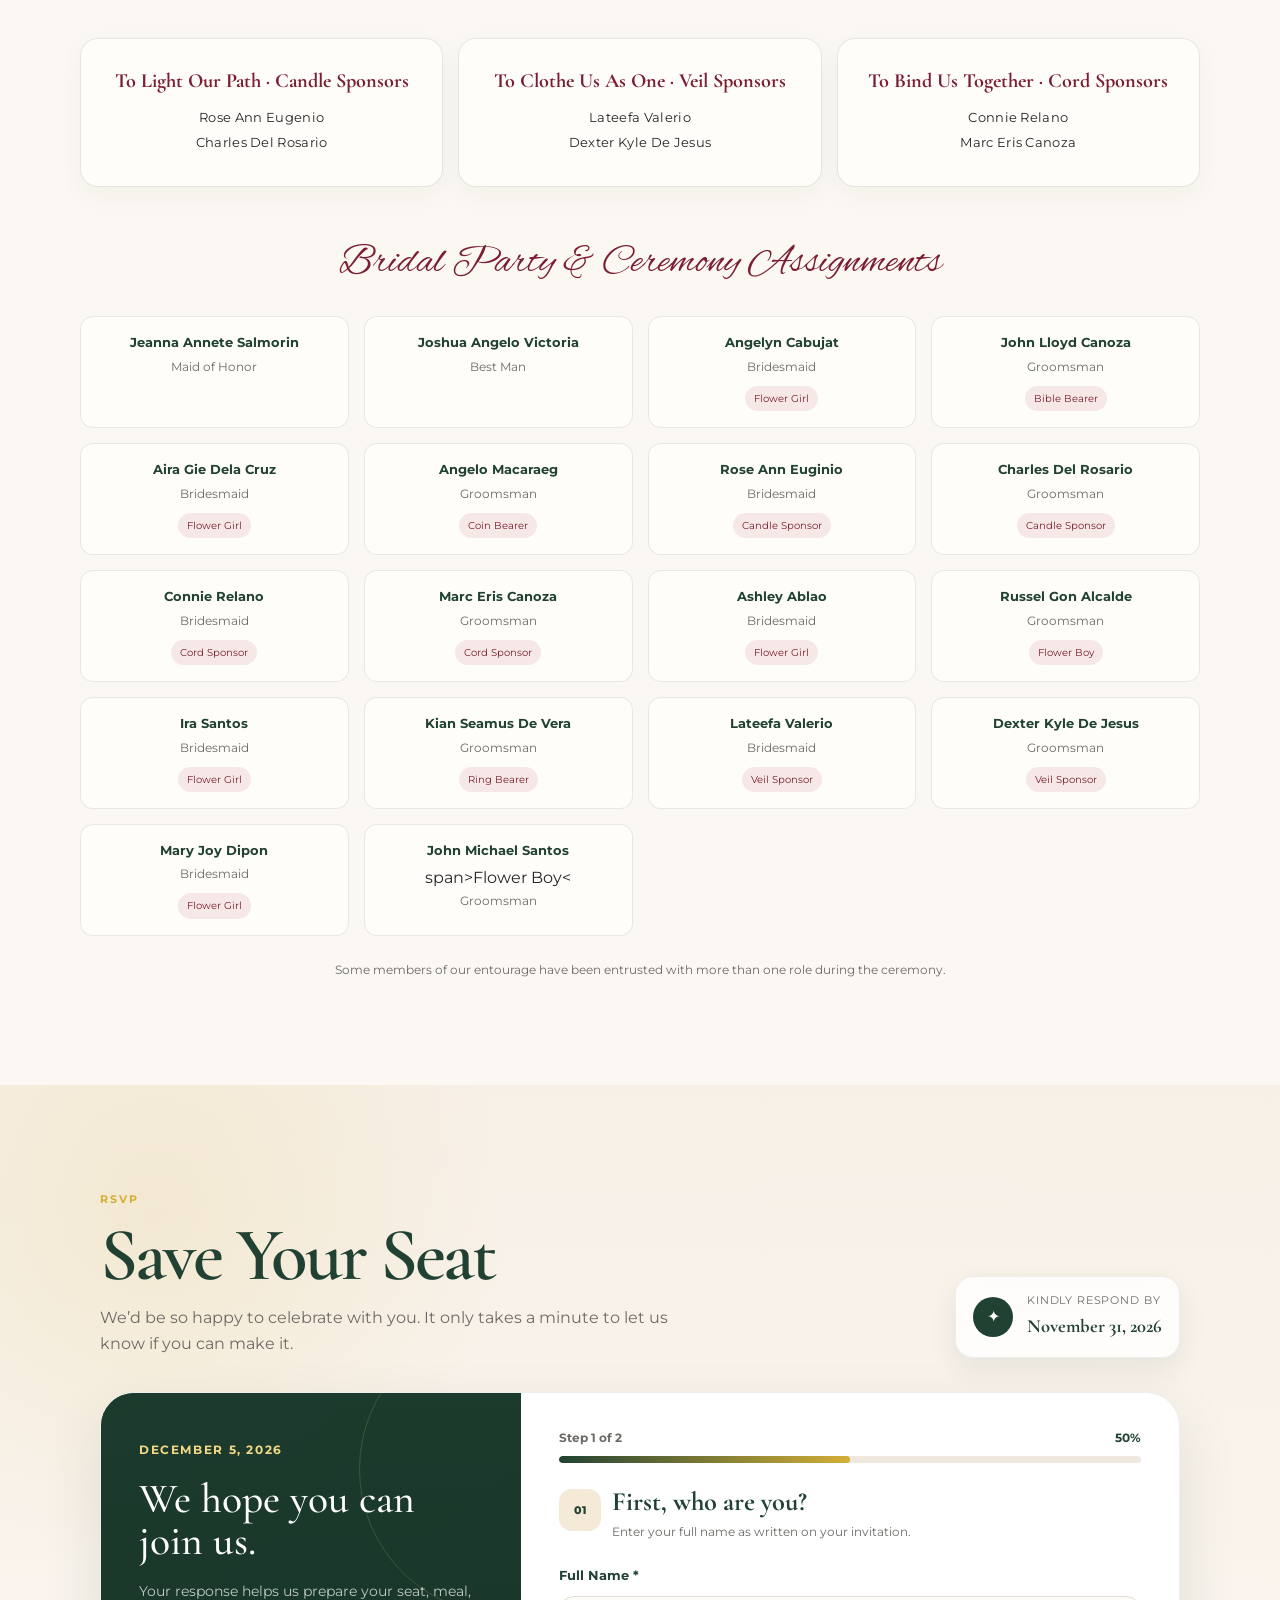
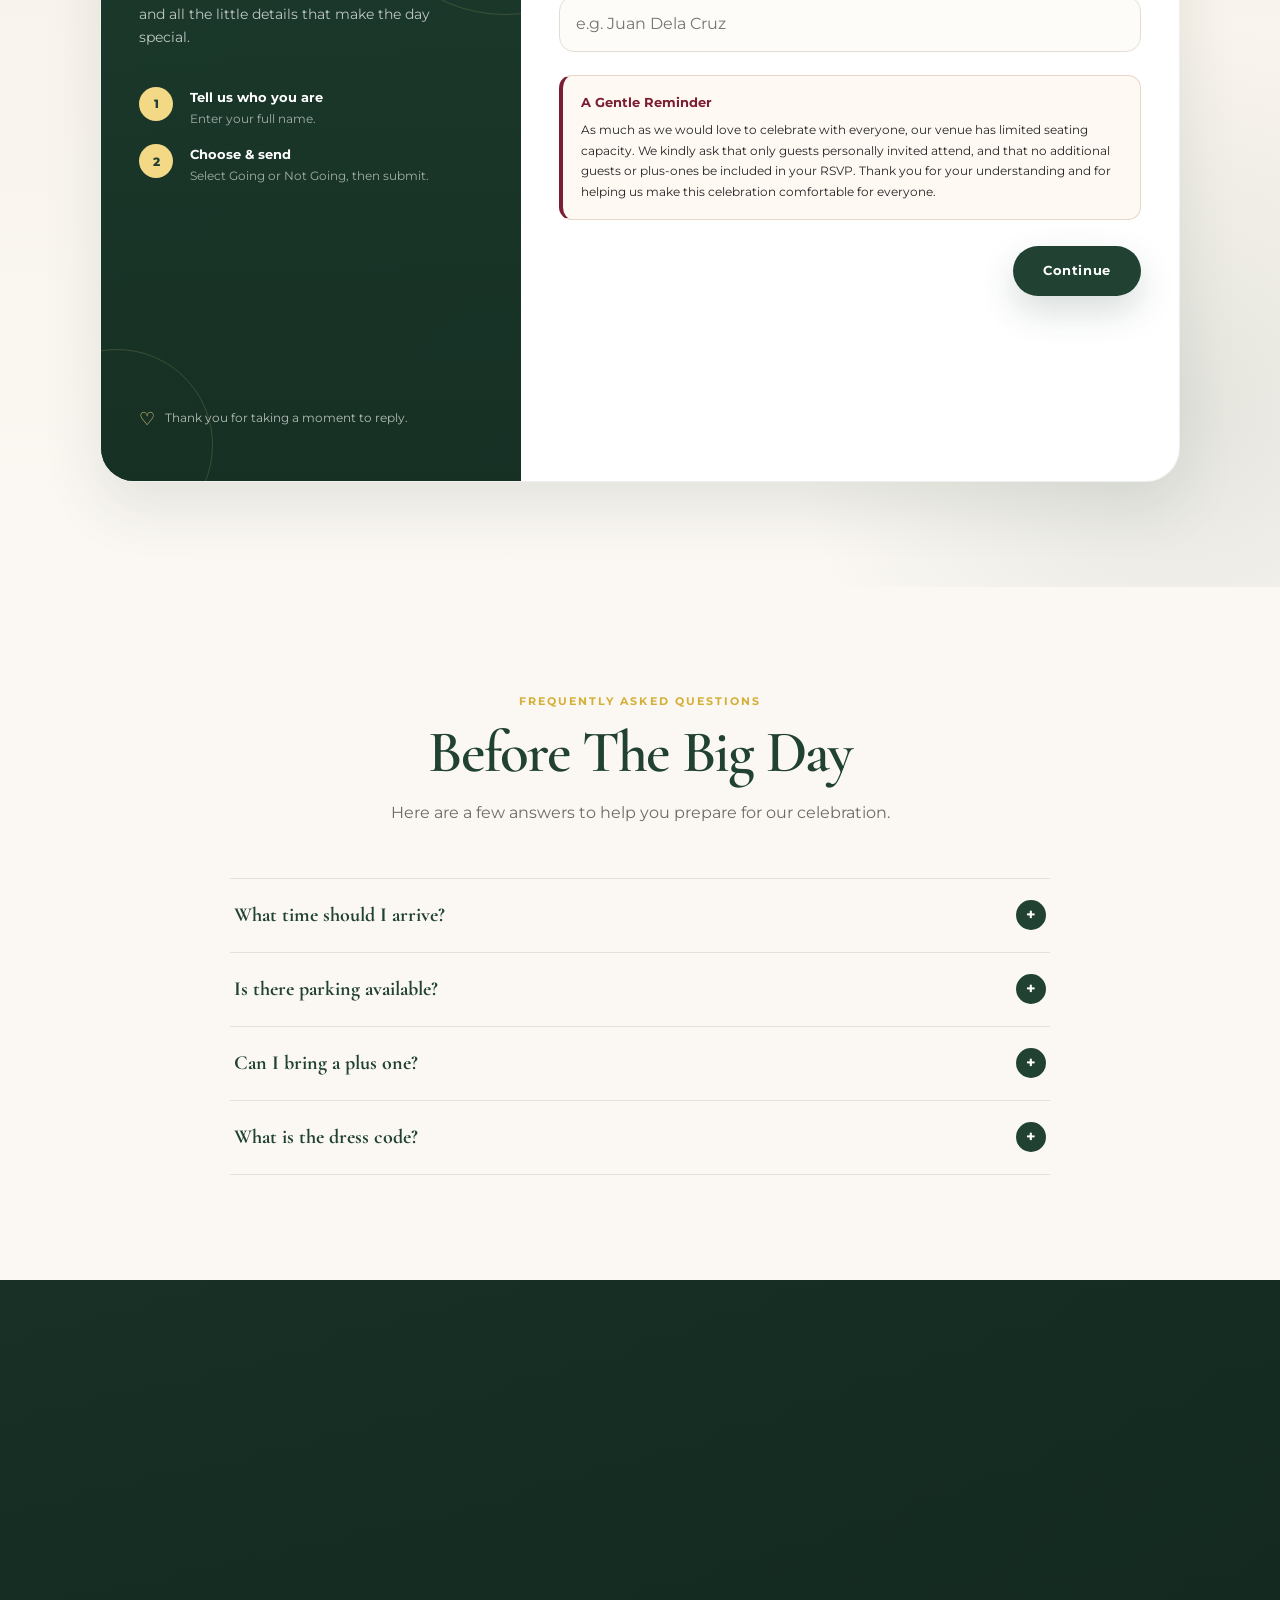
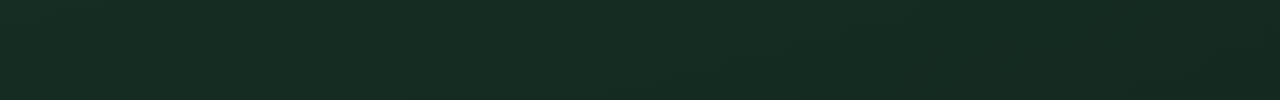
==== commit a8fb50af: "Update index.html" ====
--- a/index.html
+++ b/index.html
@@ -351,7 +351,7 @@
     <section class="section section-cream entourage-section" id="entourage">
       <div class="container">
         <header class="section-header reveal"><p class="eyebrow">Wedding Entourage</p><h2>The People Beside Us</h2><p>With love and gratitude, we honor the family and friends who will be part of our special day.</p></header>
-        <div class="entourage-two-col reveal"><article class="entourage-panel"><h3>Parents of the Groom</h3><p>Mr. Enrico Canoza</p><p>Mrs. Herminia Canoza</p></article><article class="entourage-panel"><h3>Parents of the Bride</h3><p>Mr. Arcangel Santos</p><p>Mrs. Mary Anne Santos</p></article></div><h3 class="entourage-group-title reveal">Principal Sponsors</h3><div class="entourage-two-col reveal"><article class="entourage-panel"><h4>Ninongs</h4><p>Mr. Napoleon Ombao</p><p>Mr. Darwin Raya</p><p>Mr. Mark Reymundo Antonio</p><p>Mr. Gian Carlo Picazo</p><p>Mr. Jennison Ronquillo</p><p>Mr. Mark Angelo Samson</p><p>Mr. Jonah Garcia</p></article><article class="entourage-panel"><h4>Ninangs</h4><p>Mrs. Aileen Ombao</p><p>Mrs. Filipina Raya</p><p>Mrs. Rizalina Antonio</p><p>Mrs. Marilou Picazo</p><p>Mrs. Merlita Martin</p><p>Mrs. Pauline Samson</p><p>Mrs. Sarah Garcia</p></article></div><h3 class="entourage-group-title reveal">Secondary Sponsors</h3><div class="entourage-three-col reveal"><article class="entourage-panel"><h4>To Light Our Path · Candle Sponsors</h4><p>Rose Ann Eugenio</p><p>Charles Del Rosario</p></article><article class="entourage-panel"><h4>To Clothe Us As One · Veil Sponsors</h4><p>Lateefa Valerio</p><p>Dexter Kyle De Jesus</p></article><article class="entourage-panel"><h4>To Bind Us Together · Cord Sponsors</h4><p>Connie Relano</p><p>Marc Eris Canoza</p></article></div><h3 class="entourage-group-title reveal">Bridal Party & Ceremony Assignments</h3><div class="entourage-roster reveal"><article class="entourage-person"><h4>Jeanna Annete Salmorin</h4><p>Maid of Honor</p></article><article class="entourage-person"><h4>Joshua Angelo Victoria</h4><p>Best Man</p></article><article class="entourage-person"><h4>Angelyn Cabujat</h4><p>Bridesmaid</p><span>Flower Girl</span></article><article class="entourage-person"><h4>John Lloyd Canoza</h4><p>Groomsman</p><span>Bible Bearer</span></article><article class="entourage-person"><h4>Aira Gie Dela Cruz</h4><p>Bridesmaid</p><span>Flower Girl</span></article><article class="entourage-person"><h4>Angelo Macaraeg</h4><p>Groomsman</p><span>Coin Bearer</span></article><article class="entourage-person"><h4>Rose Ann Euginio</h4><p>Bridesmaid</p><span>Candle Sponsor</span></article><article class="entourage-person"><h4>Charles Del Rosario</h4><p>Groomsman</p><span>Candle Sponsor</span></article><article class="entourage-person"><h4>Connie Relano</h4><p>Bridesmaid</p><span>Cord Sponsor</span></article><article class="entourage-person"><h4>Marc Eris Canoza</h4><p>Groomsman</p><span>Cord Sponsor</span></article><article class="entourage-person"><h4>Ashley Ablao</h4><p>Bridesmaid</p><span>Flower Girl</span></article><article class="entourage-person"><h4>Russel Gon Alcalde</h4><p>Groomsman</p><span>Flower Boy</span></article><article class="entourage-person"><h4>Ira Santos</h4><p>Bridesmaid</p><span>Flower Girl</span></article><article class="entourage-person"><h4>Kian Seamus De Vera</h4><p>Groomsman</p><span>Ring Bearer</span></article><article class="entourage-person"><h4>Lateefa Valerio</h4><p>Bridesmaid</p><span>Veil Sponsor</span></article><article class="entourage-person"><h4>Dexter Kyle De Jesus</h4><p>Groomsman</p><span>Veil Sponsor</span></article><article class="entourage-person"><h4>Mary Joy Dipon</h4><p>Bridesmaid</p><span>Flower Girl</span></article><article class="entourage-person"><h4>John Michael Santos</h4><p>Groomsman</p></article></div><p class="entourage-footnote">Some members of our entourage have been entrusted with more than one role during the ceremony.</p>
+        <div class="entourage-two-col reveal"><article class="entourage-panel"><h3>Parents of the Groom</h3><p>Mr. Enrico Canoza</p><p>Mrs. Herminia Canoza</p></article><article class="entourage-panel"><h3>Parents of the Bride</h3><p>Mr. Arcangel Santos</p><p>Mrs. Mary Anne Santos</p></article></div><h3 class="entourage-group-title reveal">Principal Sponsors</h3><div class="entourage-two-col reveal"><article class="entourage-panel"><h4>Ninongs</h4><p>Mr. Napoleon Ombao</p><p>Mr. Darwin Raya</p><p>Mr. Mark Reymundo Antonio</p><p>Mr. Gian Carlo Picazo</p><p>Mr. Jennison Ronquillo</p><p>Mr. Mark Angelo Samson</p><p>Mr. Jonah Garcia</p></article><article class="entourage-panel"><h4>Ninangs</h4><p>Mrs. Aileen Ombao</p><p>Mrs. Filipina Raya</p><p>Mrs. Rizalina Antonio</p><p>Mrs. Marilou Picazo</p><p>Mrs. Merlita Martin</p><p>Mrs. Pauline Samson</p><p>Mrs. Sarah Garcia</p></article></div><h3 class="entourage-group-title reveal">Secondary Sponsors</h3><div class="entourage-three-col reveal"><article class="entourage-panel"><h4>To Light Our Path · Candle Sponsors</h4><p>Rose Ann Eugenio</p><p>Charles Del Rosario</p></article><article class="entourage-panel"><h4>To Clothe Us As One · Veil Sponsors</h4><p>Lateefa Valerio</p><p>Dexter Kyle De Jesus</p></article><article class="entourage-panel"><h4>To Bind Us Together · Cord Sponsors</h4><p>Connie Relano</p><p>Marc Eris Canoza</p></article></div><h3 class="entourage-group-title reveal">Bridal Party & Ceremony Assignments</h3><div class="entourage-roster reveal"><article class="entourage-person"><h4>Jeanna Annete Salmorin</h4><p>Maid of Honor</p></article><article class="entourage-person"><h4>Joshua Angelo Victoria</h4><p>Best Man</p></article><article class="entourage-person"><h4>Angelyn Cabujat</h4><p>Bridesmaid</p><span>Flower Girl</span></article><article class="entourage-person"><h4>John Lloyd Canoza</h4><p>Groomsman</p><span>Bible Bearer</span></article><article class="entourage-person"><h4>Aira Gie Dela Cruz</h4><p>Bridesmaid</p><span>Flower Girl</span></article><article class="entourage-person"><h4>Angelo Macaraeg</h4><p>Groomsman</p><span>Coin Bearer</span></article><article class="entourage-person"><h4>Rose Ann Euginio</h4><p>Bridesmaid</p><span>Candle Sponsor</span></article><article class="entourage-person"><h4>Charles Del Rosario</h4><p>Groomsman</p><span>Candle Sponsor</span></article><article class="entourage-person"><h4>Connie Relano</h4><p>Bridesmaid</p><span>Cord Sponsor</span></article><article class="entourage-person"><h4>Marc Eris Canoza</h4><p>Groomsman</p><span>Cord Sponsor</span></article><article class="entourage-person"><h4>Ashley Ablao</h4><p>Bridesmaid</p><span>Flower Girl</span></article><article class="entourage-person"><h4>Russel Gon Alcalde</h4><p>Groomsman</p><span>Flower Boy</span></article><article class="entourage-person"><h4>Ira Santos</h4><p>Bridesmaid</p><span>Flower Girl</span></article><article class="entourage-person"><h4>Kian Seamus De Vera</h4><p>Groomsman</p><span>Ring Bearer</span></article><article class="entourage-person"><h4>Lateefa Valerio</h4><p>Bridesmaid</p><span>Veil Sponsor</span></article><article class="entourage-person"><h4>Dexter Kyle De Jesus</h4><p>Groomsman</p><span>Veil Sponsor</span></article><article class="entourage-person"><h4>Mary Joy Dipon</h4><p>Bridesmaid</p><span>Flower Girl</span></article><article class="entourage-person"><h4>John Michael Santos</h4>span>Flower Boy</span><<p>Groomsman</p></article></div><p class="entourage-footnote">Some members of our entourage have been entrusted with more than one role during the ceremony.</p>
       </div>
     </section>
 
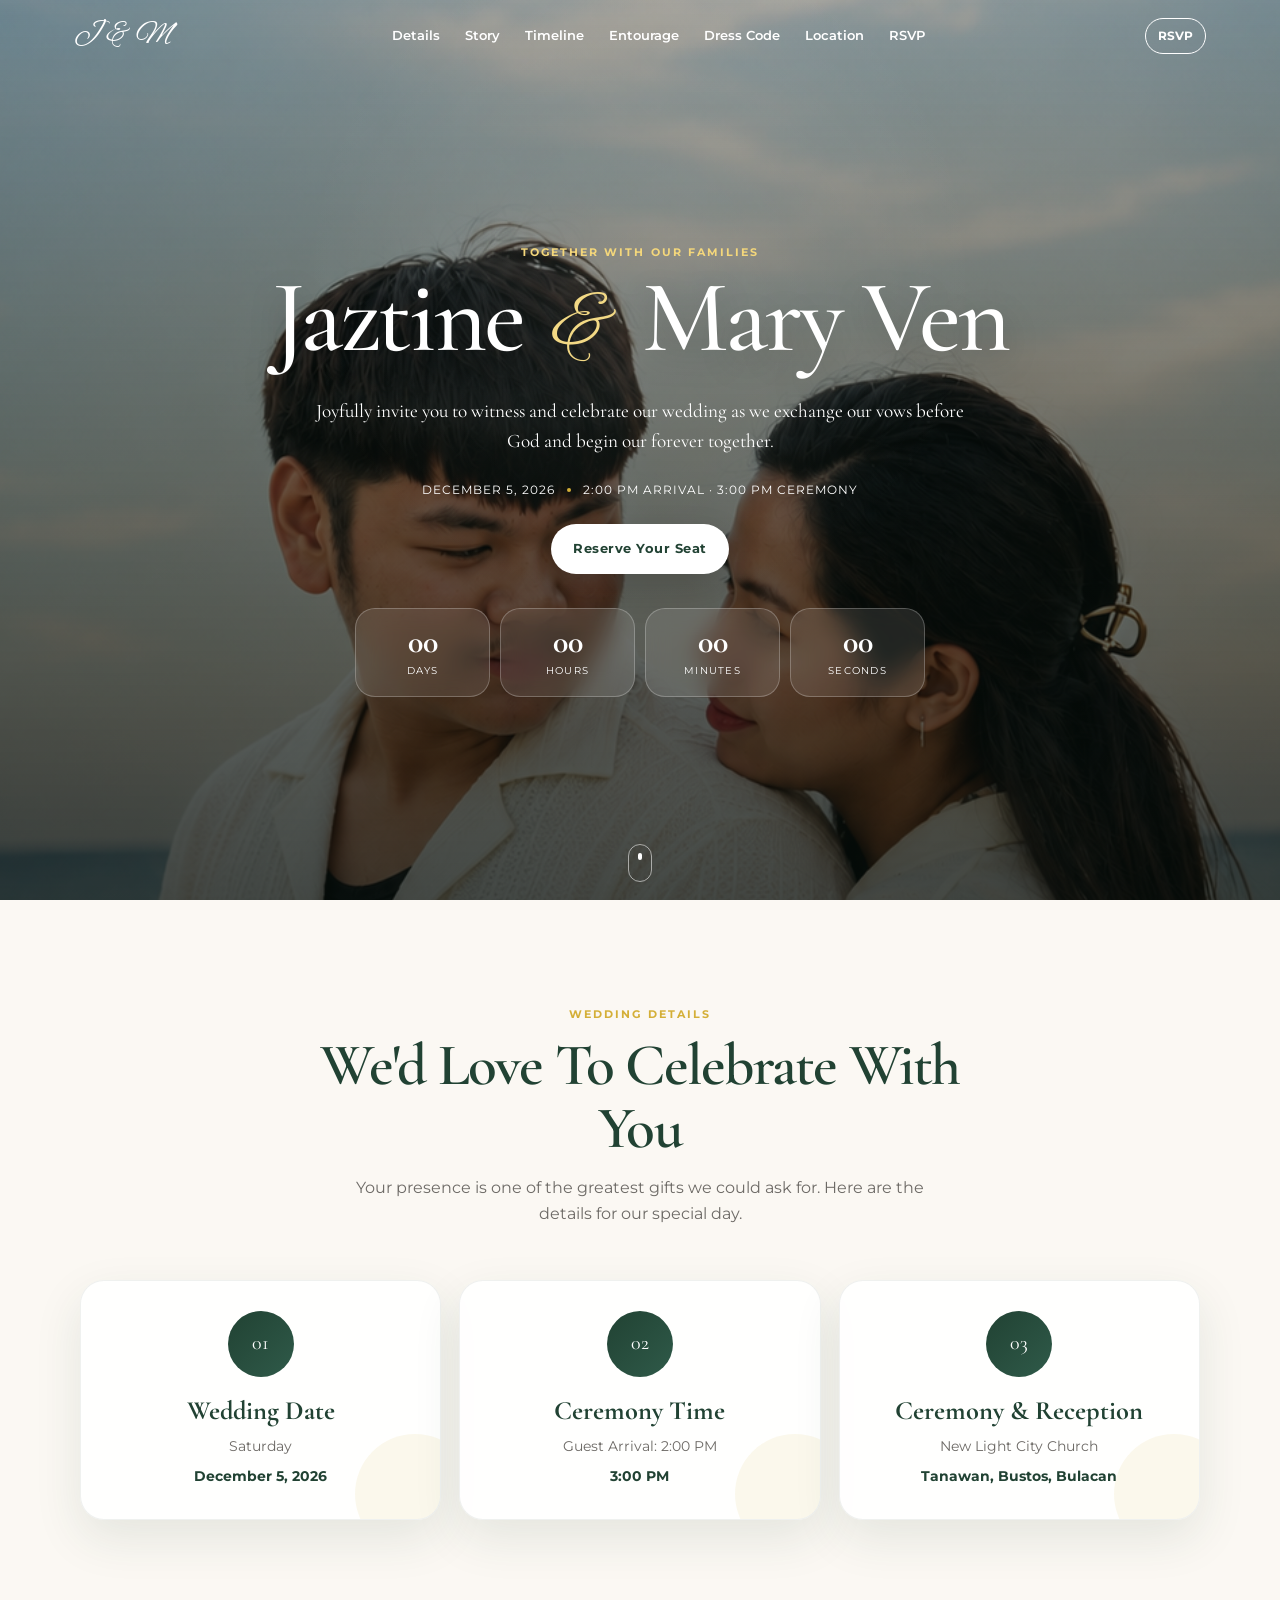
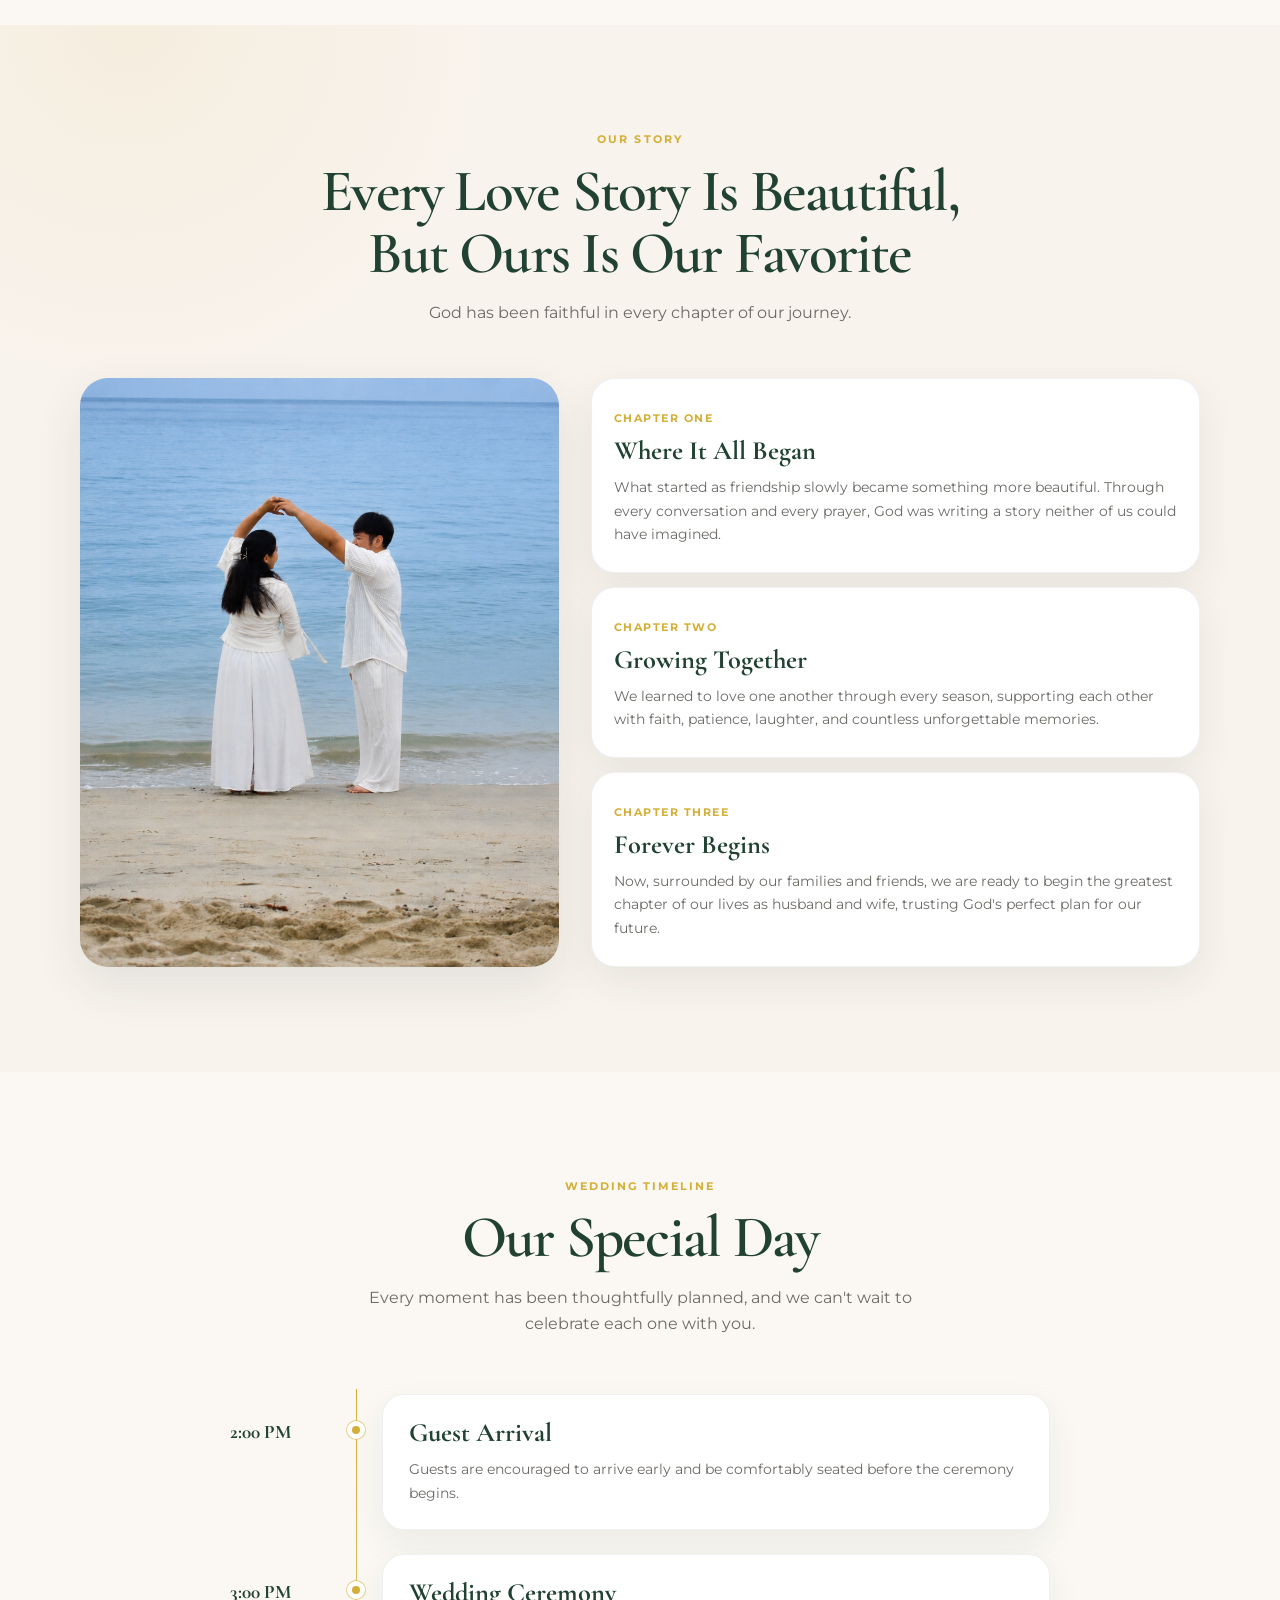
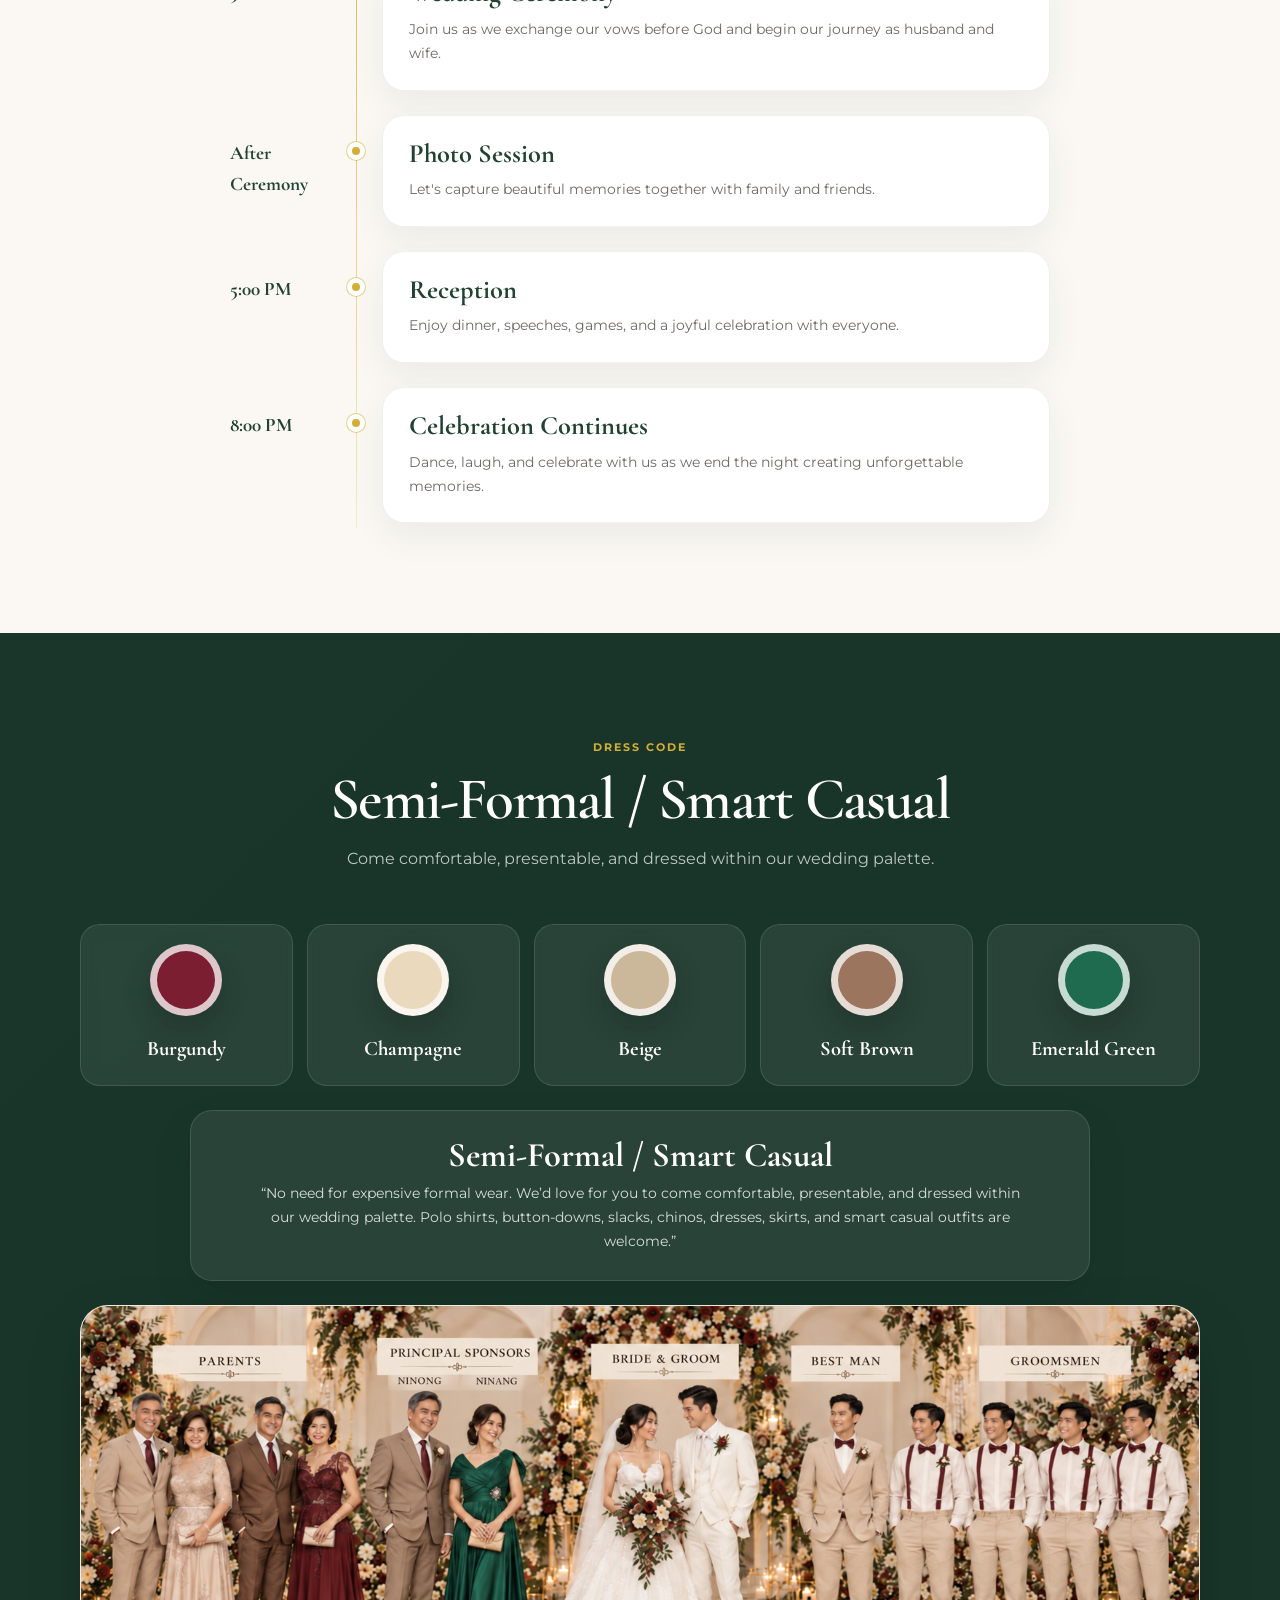
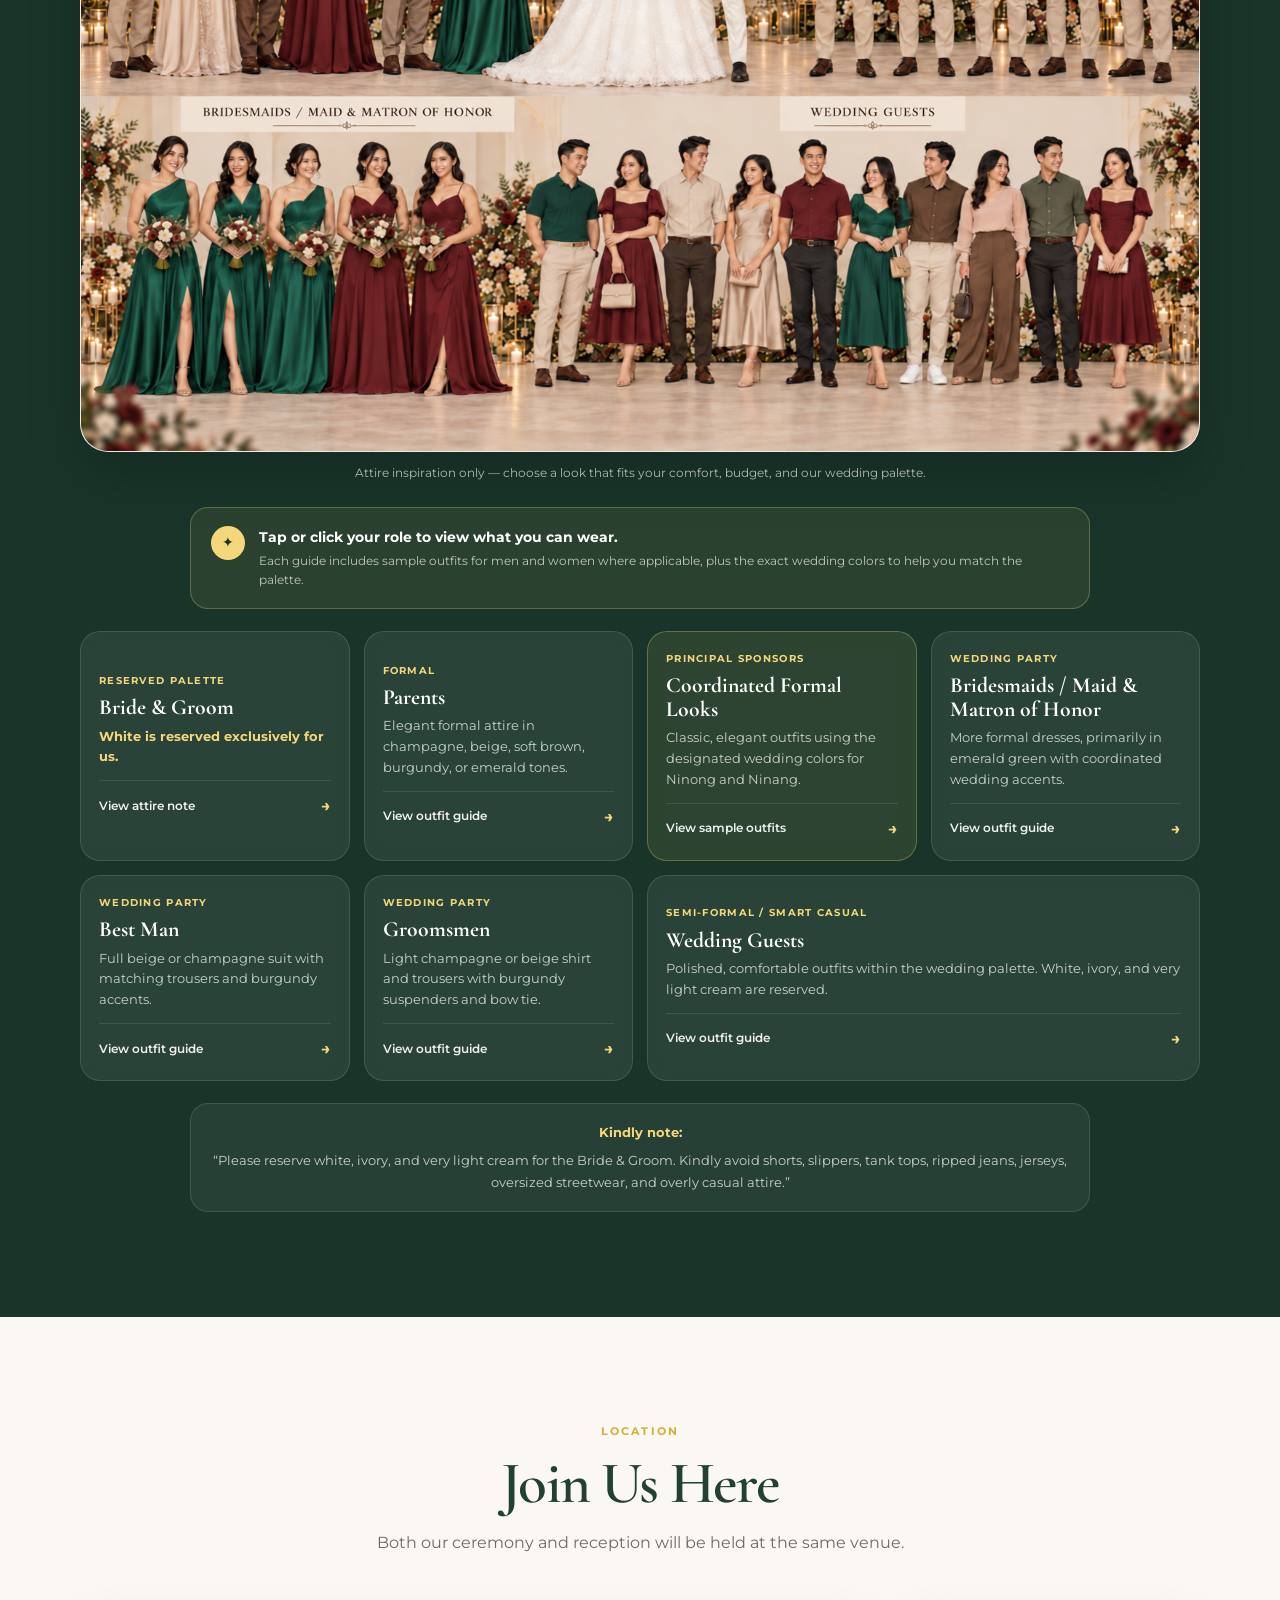
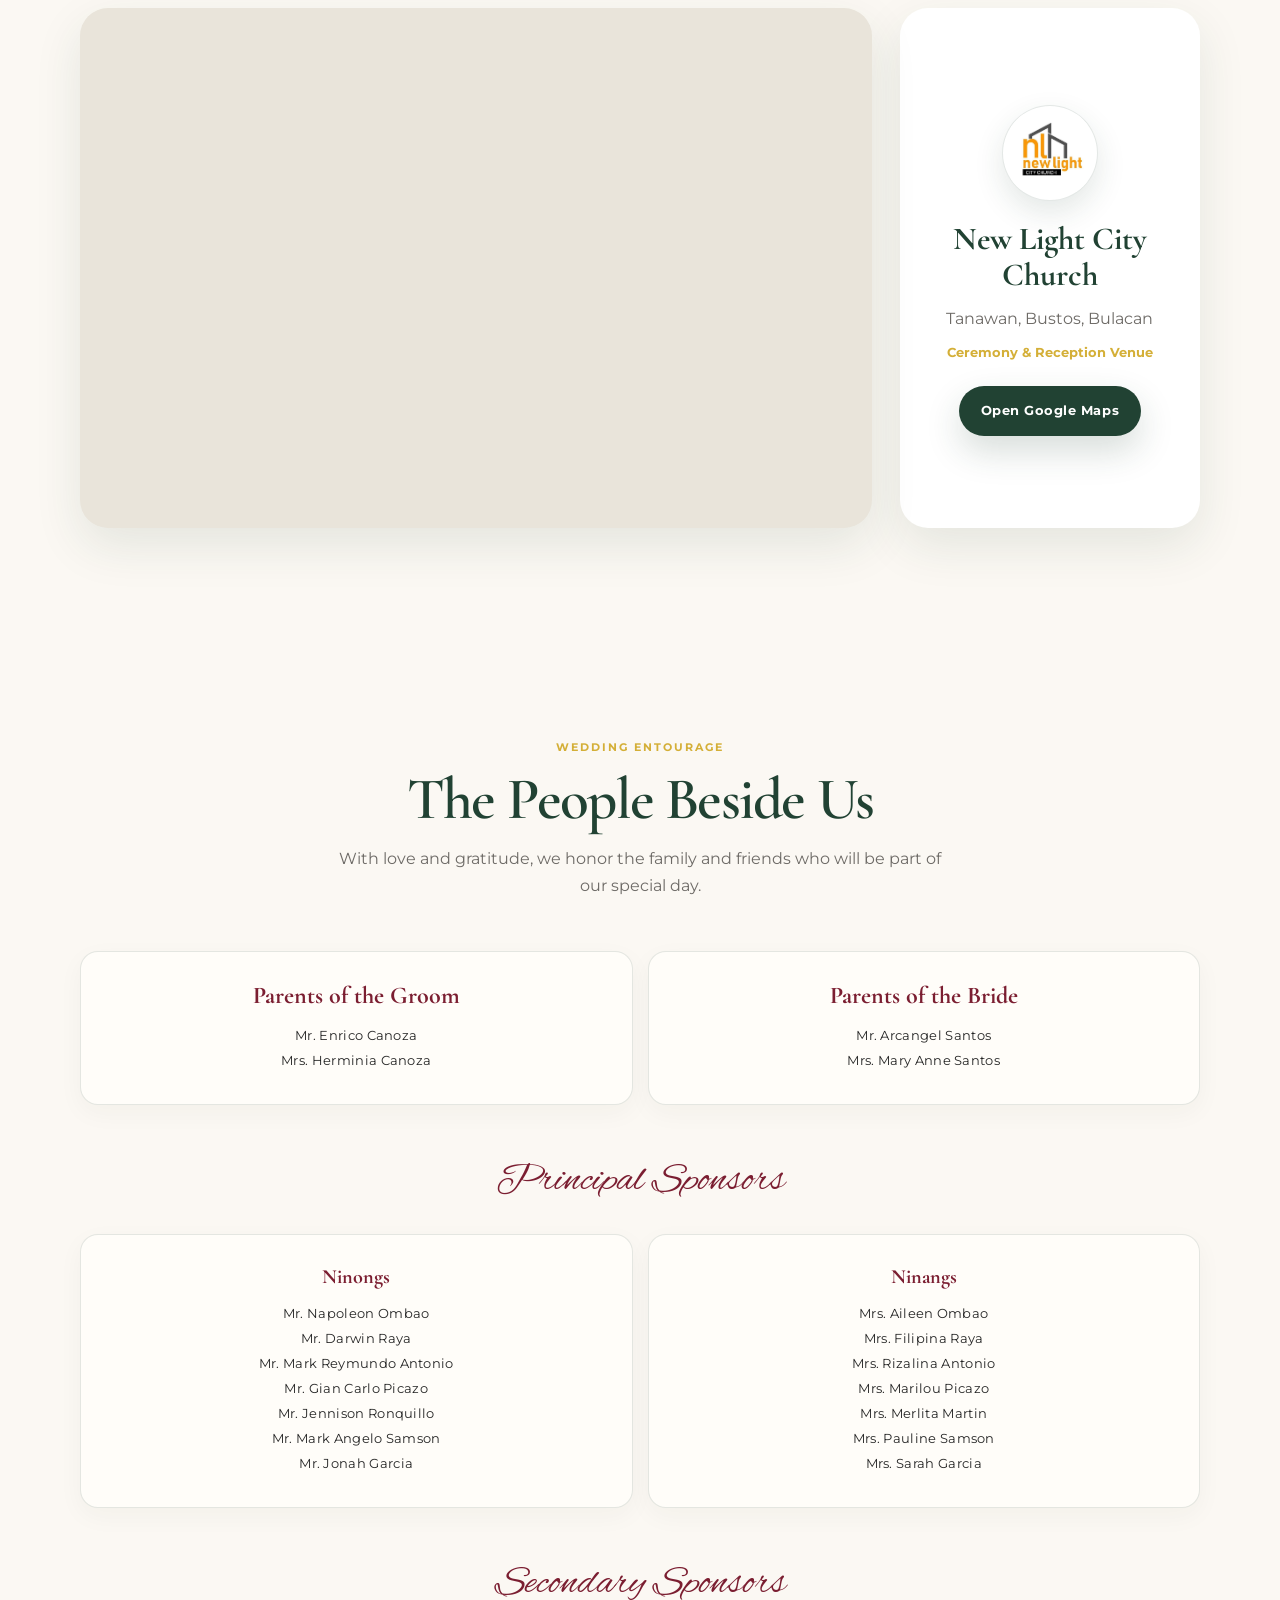
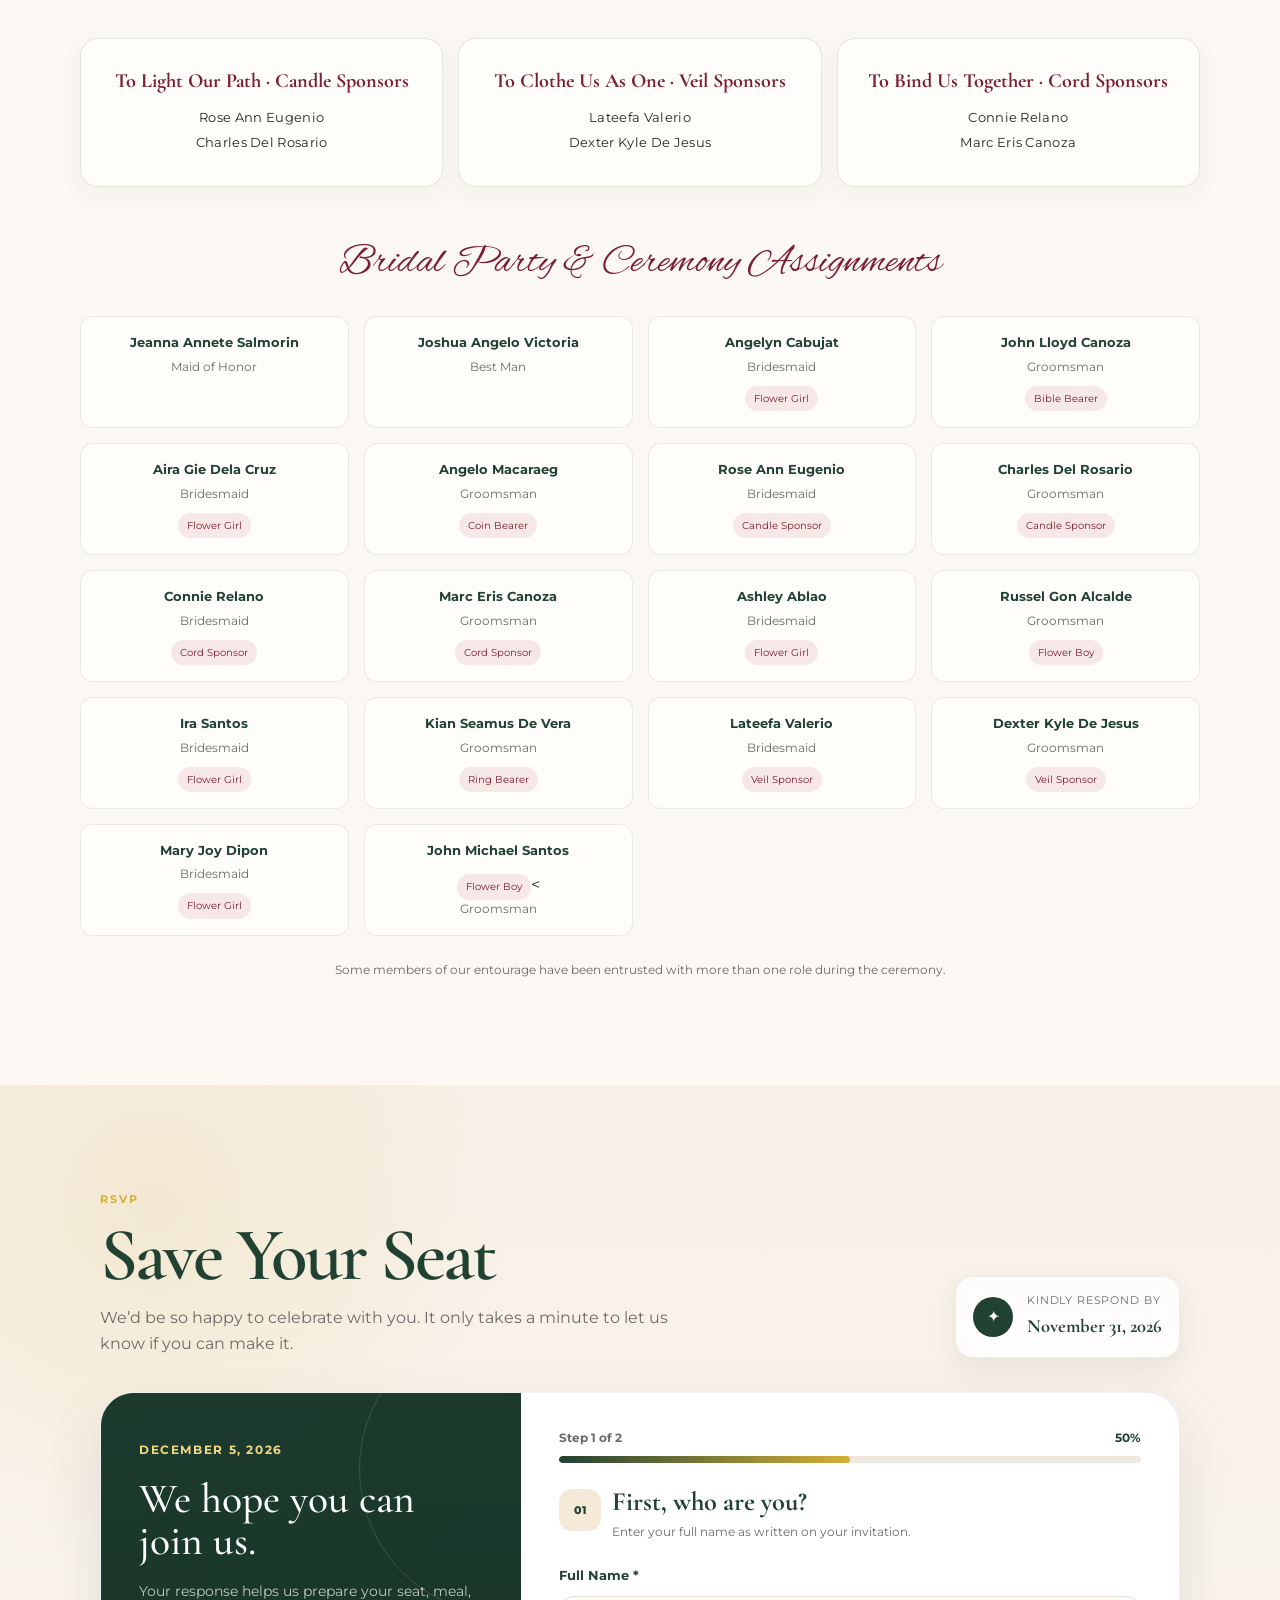
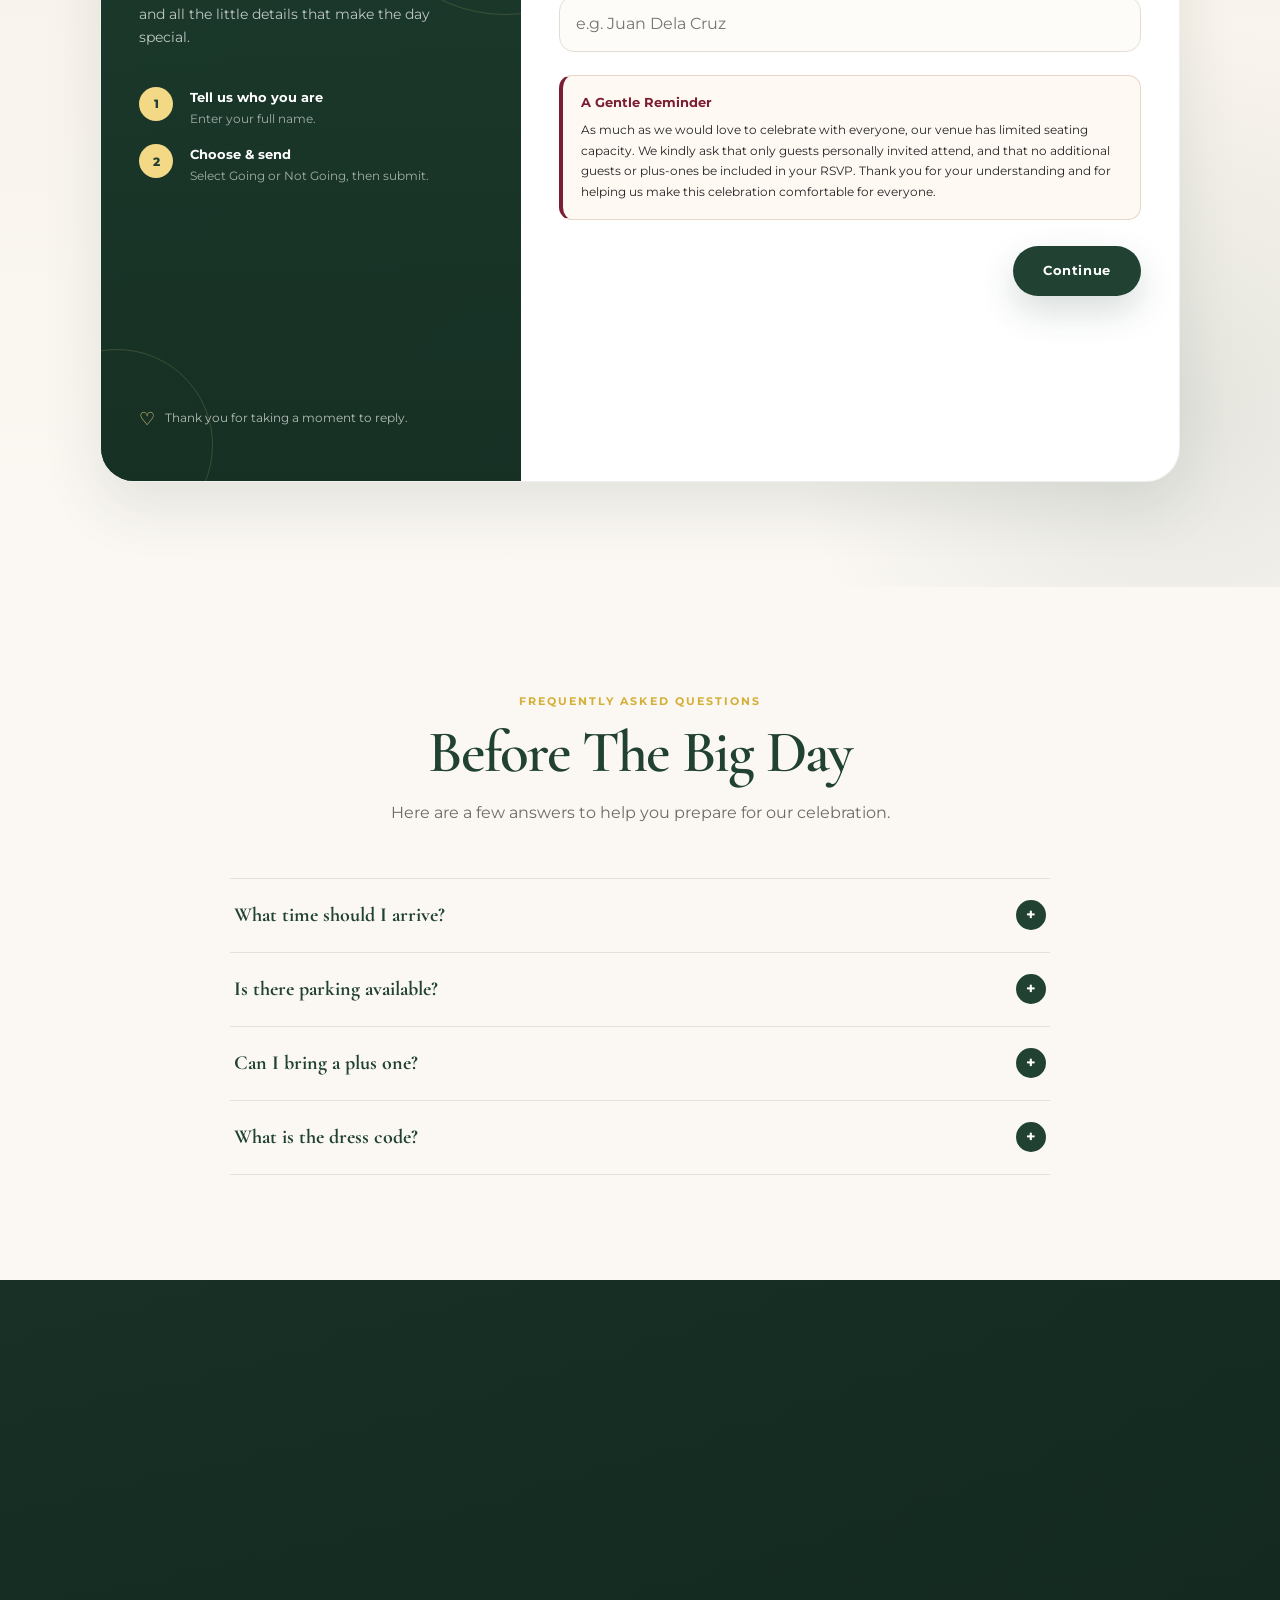
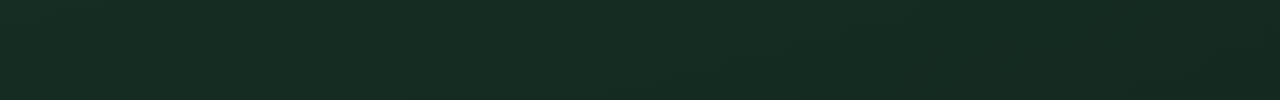
==== commit 1398e5a6: "Update index.html" ====
--- a/index.html
+++ b/index.html
@@ -351,7 +351,7 @@
     <section class="section section-cream entourage-section" id="entourage">
       <div class="container">
         <header class="section-header reveal"><p class="eyebrow">Wedding Entourage</p><h2>The People Beside Us</h2><p>With love and gratitude, we honor the family and friends who will be part of our special day.</p></header>
-        <div class="entourage-two-col reveal"><article class="entourage-panel"><h3>Parents of the Groom</h3><p>Mr. Enrico Canoza</p><p>Mrs. Herminia Canoza</p></article><article class="entourage-panel"><h3>Parents of the Bride</h3><p>Mr. Arcangel Santos</p><p>Mrs. Mary Anne Santos</p></article></div><h3 class="entourage-group-title reveal">Principal Sponsors</h3><div class="entourage-two-col reveal"><article class="entourage-panel"><h4>Ninongs</h4><p>Mr. Napoleon Ombao</p><p>Mr. Darwin Raya</p><p>Mr. Mark Reymundo Antonio</p><p>Mr. Gian Carlo Picazo</p><p>Mr. Jennison Ronquillo</p><p>Mr. Mark Angelo Samson</p><p>Mr. Jonah Garcia</p></article><article class="entourage-panel"><h4>Ninangs</h4><p>Mrs. Aileen Ombao</p><p>Mrs. Filipina Raya</p><p>Mrs. Rizalina Antonio</p><p>Mrs. Marilou Picazo</p><p>Mrs. Merlita Martin</p><p>Mrs. Pauline Samson</p><p>Mrs. Sarah Garcia</p></article></div><h3 class="entourage-group-title reveal">Secondary Sponsors</h3><div class="entourage-three-col reveal"><article class="entourage-panel"><h4>To Light Our Path · Candle Sponsors</h4><p>Rose Ann Eugenio</p><p>Charles Del Rosario</p></article><article class="entourage-panel"><h4>To Clothe Us As One · Veil Sponsors</h4><p>Lateefa Valerio</p><p>Dexter Kyle De Jesus</p></article><article class="entourage-panel"><h4>To Bind Us Together · Cord Sponsors</h4><p>Connie Relano</p><p>Marc Eris Canoza</p></article></div><h3 class="entourage-group-title reveal">Bridal Party & Ceremony Assignments</h3><div class="entourage-roster reveal"><article class="entourage-person"><h4>Jeanna Annete Salmorin</h4><p>Maid of Honor</p></article><article class="entourage-person"><h4>Joshua Angelo Victoria</h4><p>Best Man</p></article><article class="entourage-person"><h4>Angelyn Cabujat</h4><p>Bridesmaid</p><span>Flower Girl</span></article><article class="entourage-person"><h4>John Lloyd Canoza</h4><p>Groomsman</p><span>Bible Bearer</span></article><article class="entourage-person"><h4>Aira Gie Dela Cruz</h4><p>Bridesmaid</p><span>Flower Girl</span></article><article class="entourage-person"><h4>Angelo Macaraeg</h4><p>Groomsman</p><span>Coin Bearer</span></article><article class="entourage-person"><h4>Rose Ann Euginio</h4><p>Bridesmaid</p><span>Candle Sponsor</span></article><article class="entourage-person"><h4>Charles Del Rosario</h4><p>Groomsman</p><span>Candle Sponsor</span></article><article class="entourage-person"><h4>Connie Relano</h4><p>Bridesmaid</p><span>Cord Sponsor</span></article><article class="entourage-person"><h4>Marc Eris Canoza</h4><p>Groomsman</p><span>Cord Sponsor</span></article><article class="entourage-person"><h4>Ashley Ablao</h4><p>Bridesmaid</p><span>Flower Girl</span></article><article class="entourage-person"><h4>Russel Gon Alcalde</h4><p>Groomsman</p><span>Flower Boy</span></article><article class="entourage-person"><h4>Ira Santos</h4><p>Bridesmaid</p><span>Flower Girl</span></article><article class="entourage-person"><h4>Kian Seamus De Vera</h4><p>Groomsman</p><span>Ring Bearer</span></article><article class="entourage-person"><h4>Lateefa Valerio</h4><p>Bridesmaid</p><span>Veil Sponsor</span></article><article class="entourage-person"><h4>Dexter Kyle De Jesus</h4><p>Groomsman</p><span>Veil Sponsor</span></article><article class="entourage-person"><h4>Mary Joy Dipon</h4><p>Bridesmaid</p><span>Flower Girl</span></article><article class="entourage-person"><h4>John Michael Santos</h4>span>Flower Boy</span><<p>Groomsman</p></article></div><p class="entourage-footnote">Some members of our entourage have been entrusted with more than one role during the ceremony.</p>
+        <div class="entourage-two-col reveal"><article class="entourage-panel"><h3>Parents of the Groom</h3><p>Mr. Enrico Canoza</p><p>Mrs. Herminia Canoza</p></article><article class="entourage-panel"><h3>Parents of the Bride</h3><p>Mr. Arcangel Santos</p><p>Mrs. Mary Anne Santos</p></article></div><h3 class="entourage-group-title reveal">Principal Sponsors</h3><div class="entourage-two-col reveal"><article class="entourage-panel"><h4>Ninongs</h4><p>Mr. Napoleon Ombao</p><p>Mr. Darwin Raya</p><p>Mr. Mark Reymundo Antonio</p><p>Mr. Gian Carlo Picazo</p><p>Mr. Jennison Ronquillo</p><p>Mr. Mark Angelo Samson</p><p>Mr. Jonah Garcia</p></article><article class="entourage-panel"><h4>Ninangs</h4><p>Mrs. Aileen Ombao</p><p>Mrs. Filipina Raya</p><p>Mrs. Rizalina Antonio</p><p>Mrs. Marilou Picazo</p><p>Mrs. Merlita Martin</p><p>Mrs. Pauline Samson</p><p>Mrs. Sarah Garcia</p></article></div><h3 class="entourage-group-title reveal">Secondary Sponsors</h3><div class="entourage-three-col reveal"><article class="entourage-panel"><h4>To Light Our Path · Candle Sponsors</h4><p>Rose Ann Eugenio</p><p>Charles Del Rosario</p></article><article class="entourage-panel"><h4>To Clothe Us As One · Veil Sponsors</h4><p>Lateefa Valerio</p><p>Dexter Kyle De Jesus</p></article><article class="entourage-panel"><h4>To Bind Us Together · Cord Sponsors</h4><p>Connie Relano</p><p>Marc Eris Canoza</p></article></div><h3 class="entourage-group-title reveal">Bridal Party & Ceremony Assignments</h3><div class="entourage-roster reveal"><article class="entourage-person"><h4>Jeanna Annete Salmorin</h4><p>Maid of Honor</p></article><article class="entourage-person"><h4>Joshua Angelo Victoria</h4><p>Best Man</p></article><article class="entourage-person"><h4>Angelyn Cabujat</h4><p>Bridesmaid</p><span>Flower Girl</span></article><article class="entourage-person"><h4>John Lloyd Canoza</h4><p>Groomsman</p><span>Bible Bearer</span></article><article class="entourage-person"><h4>Aira Gie Dela Cruz</h4><p>Bridesmaid</p><span>Flower Girl</span></article><article class="entourage-person"><h4>Angelo Macaraeg</h4><p>Groomsman</p><span>Coin Bearer</span></article><article class="entourage-person"><h4>Rose Ann Eugenio</h4><p>Bridesmaid</p><span>Candle Sponsor</span></article><article class="entourage-person"><h4>Charles Del Rosario</h4><p>Groomsman</p><span>Candle Sponsor</span></article><article class="entourage-person"><h4>Connie Relano</h4><p>Bridesmaid</p><span>Cord Sponsor</span></article><article class="entourage-person"><h4>Marc Eris Canoza</h4><p>Groomsman</p><span>Cord Sponsor</span></article><article class="entourage-person"><h4>Ashley Ablao</h4><p>Bridesmaid</p><span>Flower Girl</span></article><article class="entourage-person"><h4>Russel Gon Alcalde</h4><p>Groomsman</p><span>Flower Boy</span></article><article class="entourage-person"><h4>Ira Santos</h4><p>Bridesmaid</p><span>Flower Girl</span></article><article class="entourage-person"><h4>Kian Seamus De Vera</h4><p>Groomsman</p><span>Ring Bearer</span></article><article class="entourage-person"><h4>Lateefa Valerio</h4><p>Bridesmaid</p><span>Veil Sponsor</span></article><article class="entourage-person"><h4>Dexter Kyle De Jesus</h4><p>Groomsman</p><span>Veil Sponsor</span></article><article class="entourage-person"><h4>Mary Joy Dipon</h4><p>Bridesmaid</p><span>Flower Girl</span></article><article class="entourage-person"><h4>John Michael Santos</h4><span>Flower Boy</span><<p>Groomsman</p></article></div><p class="entourage-footnote">Some members of our entourage have been entrusted with more than one role during the ceremony.</p>
       </div>
     </section>
 
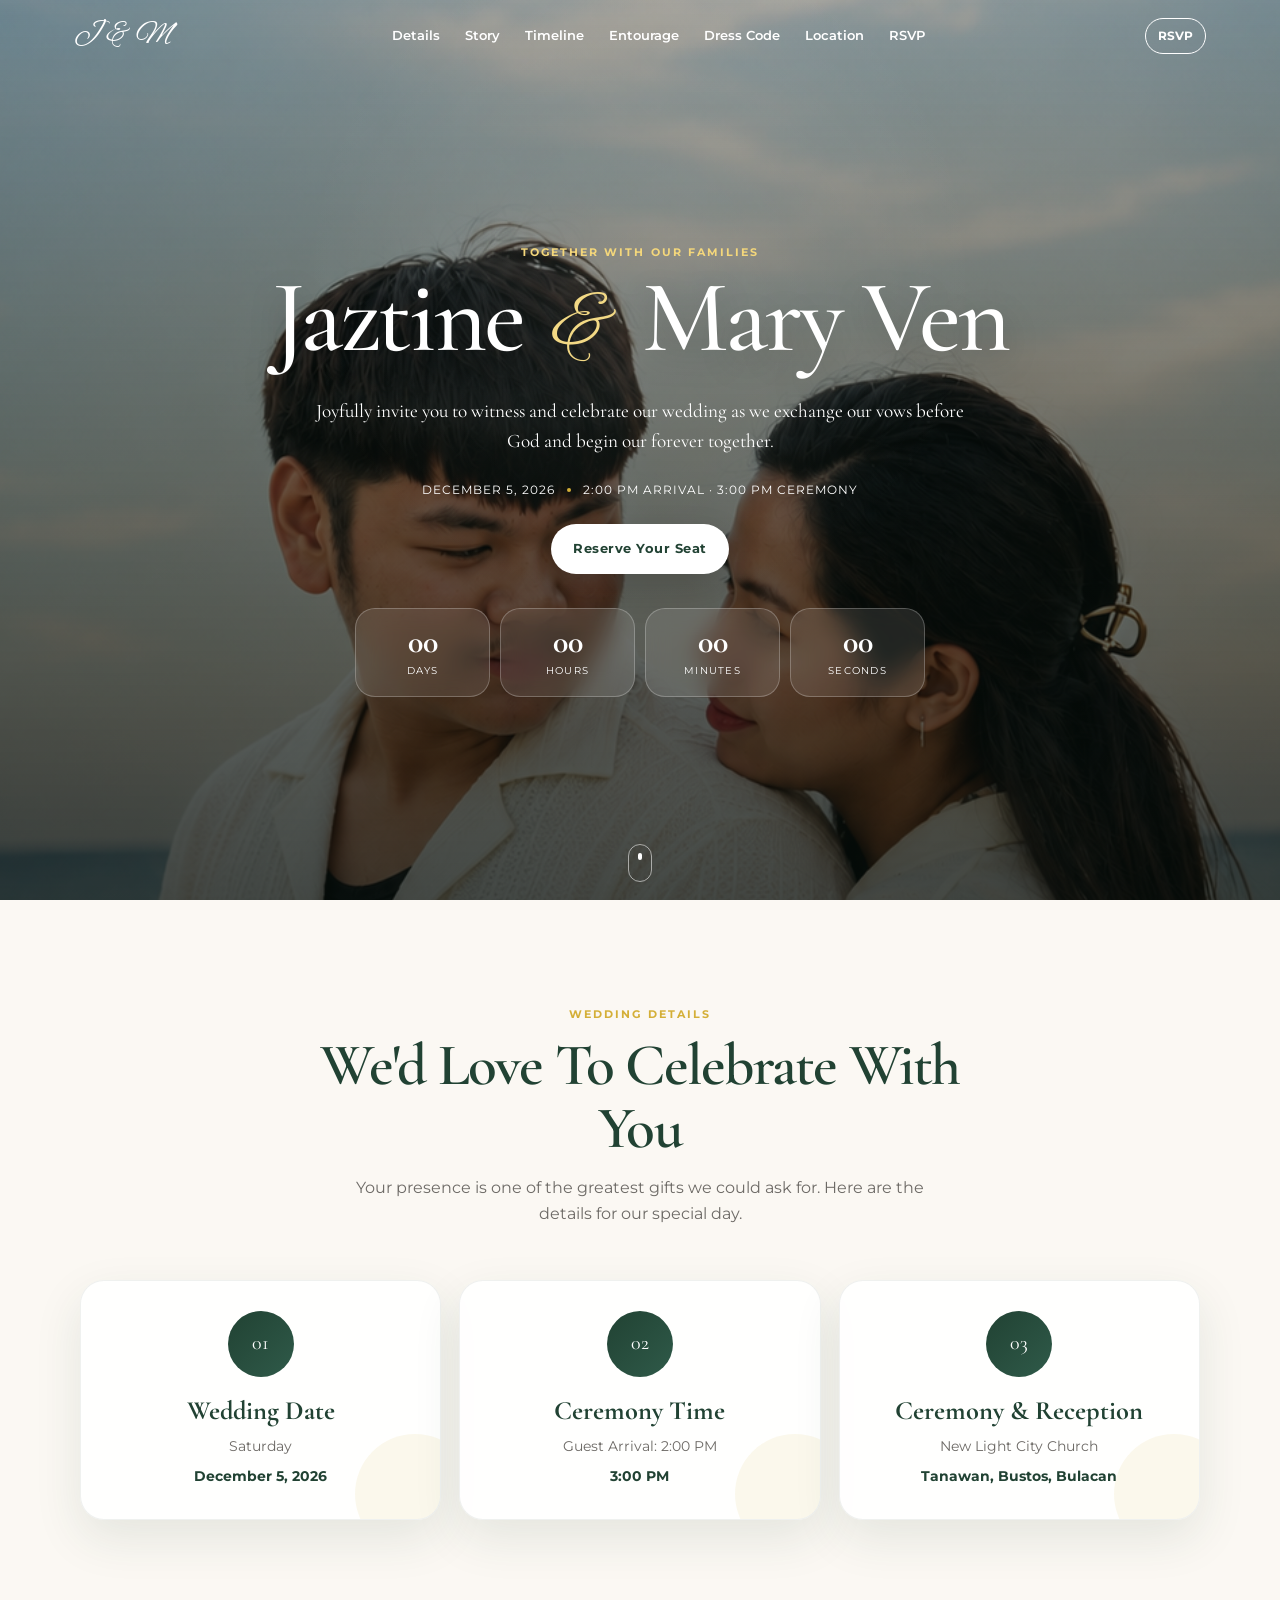
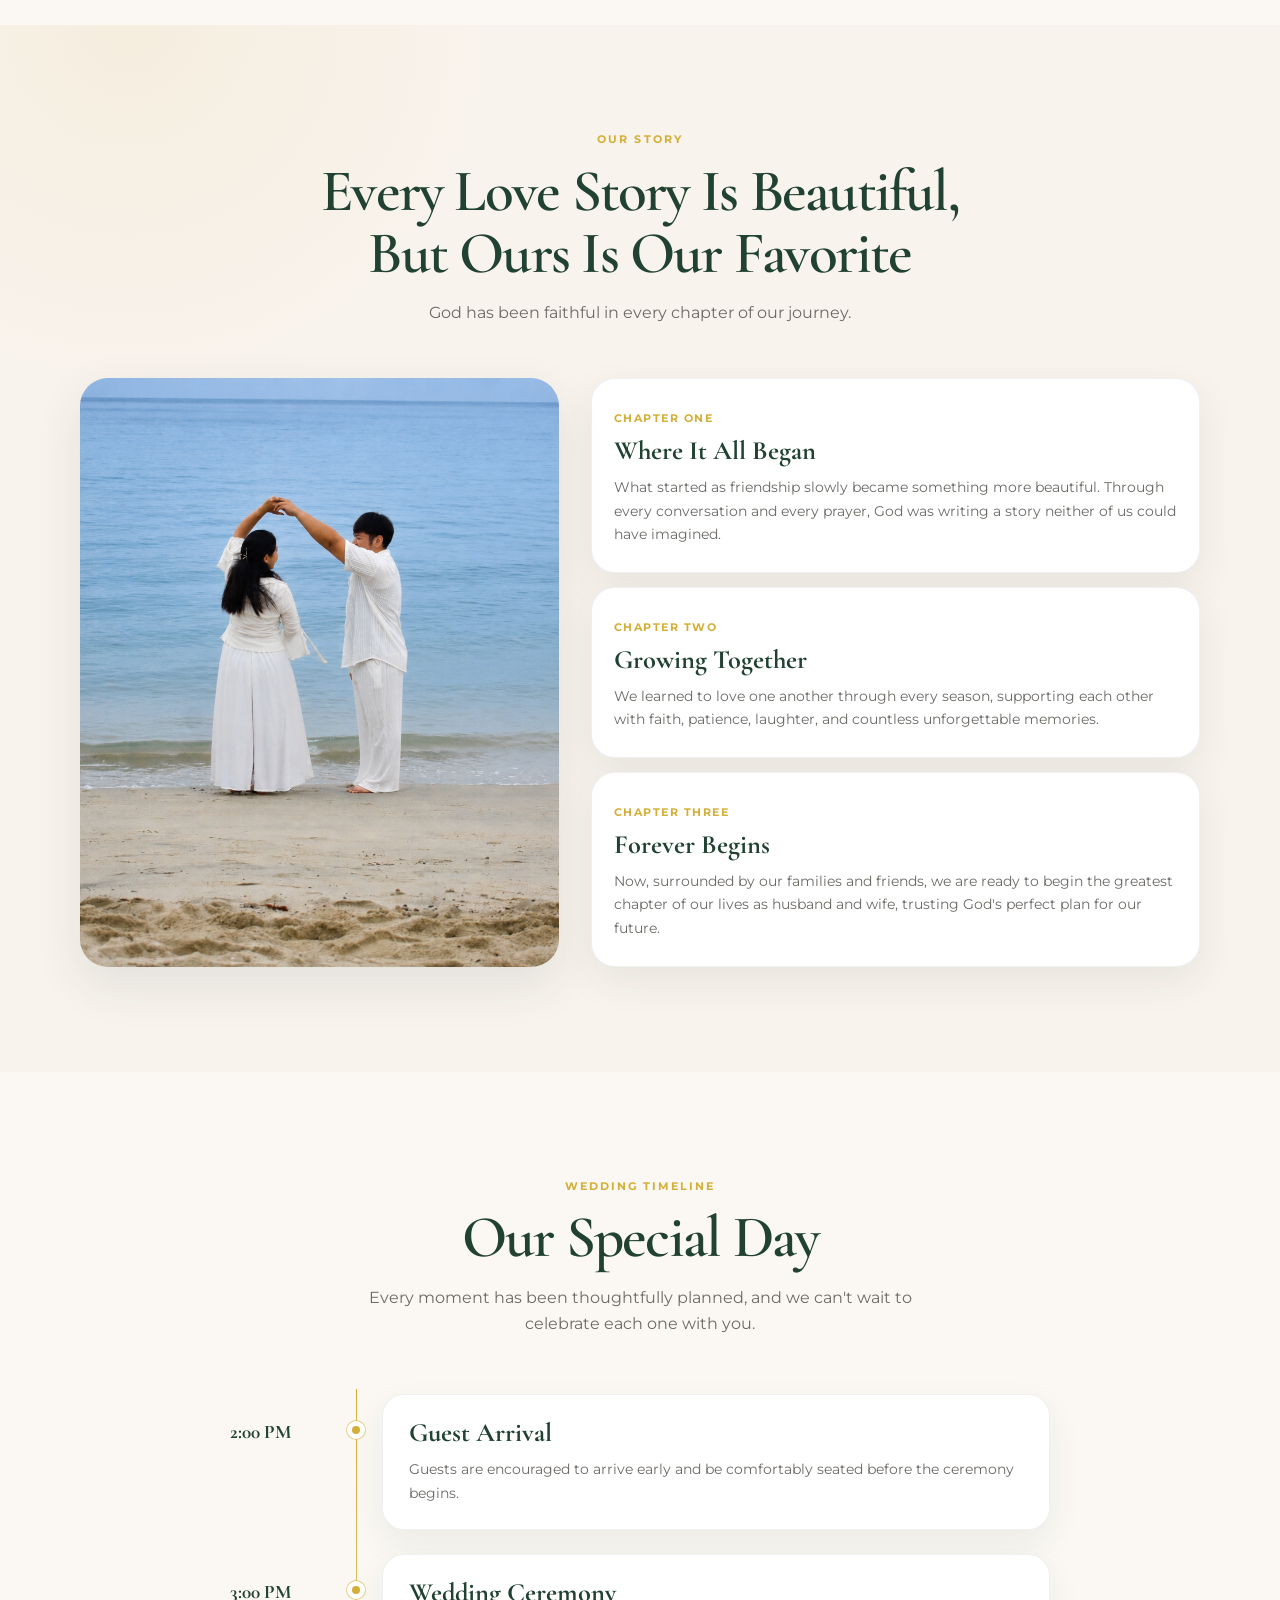
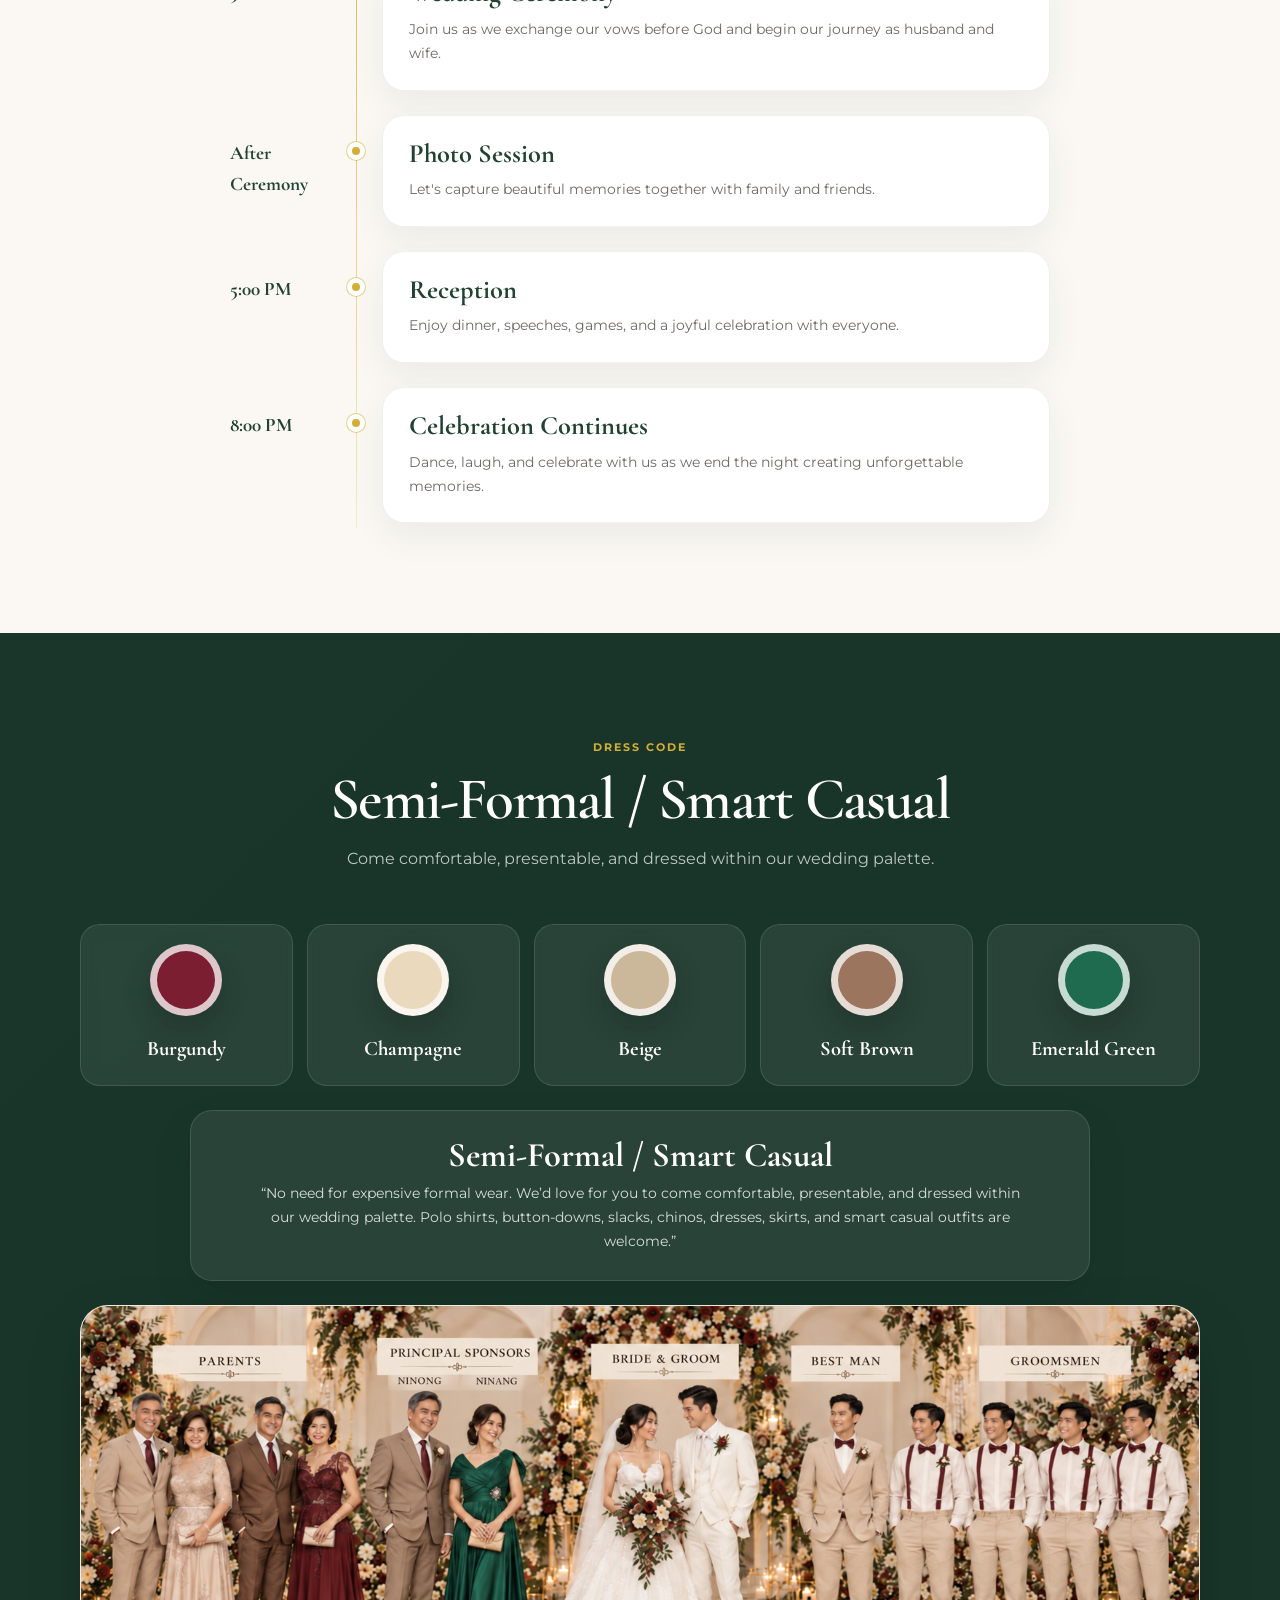
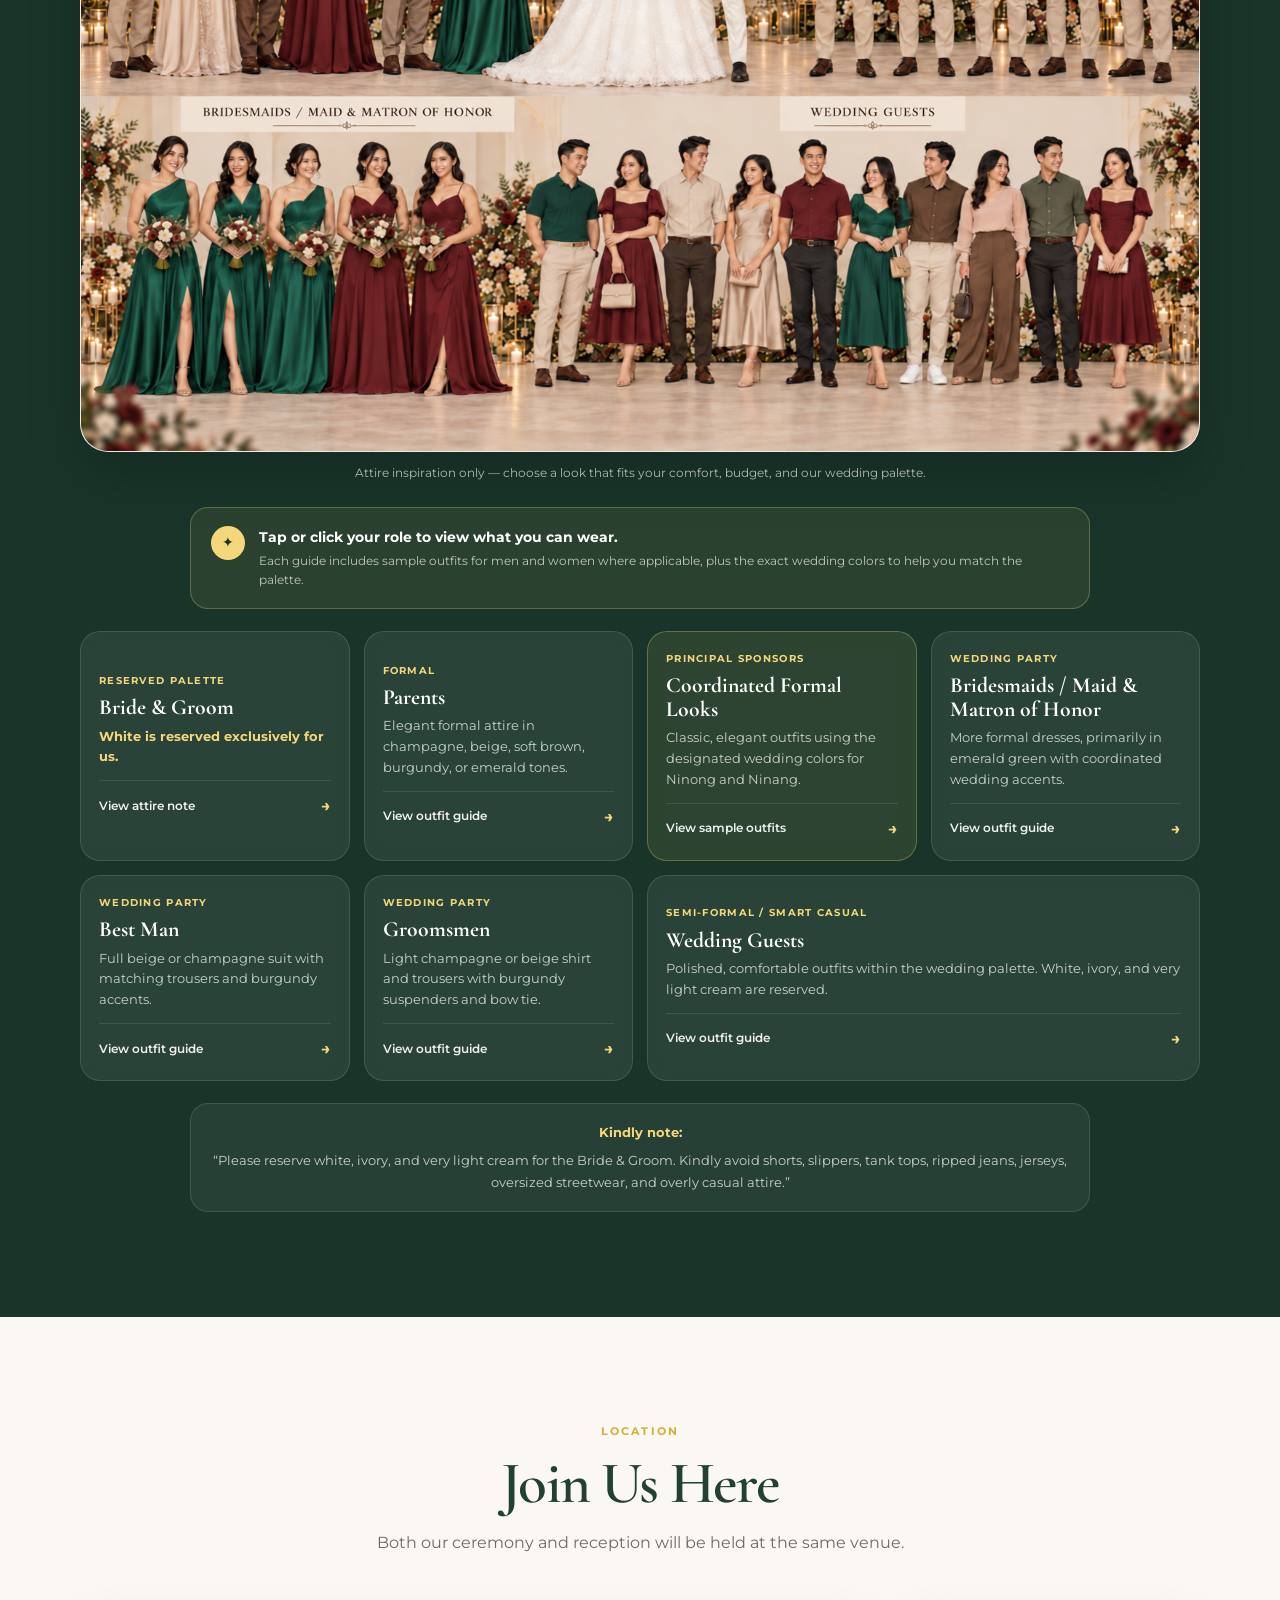
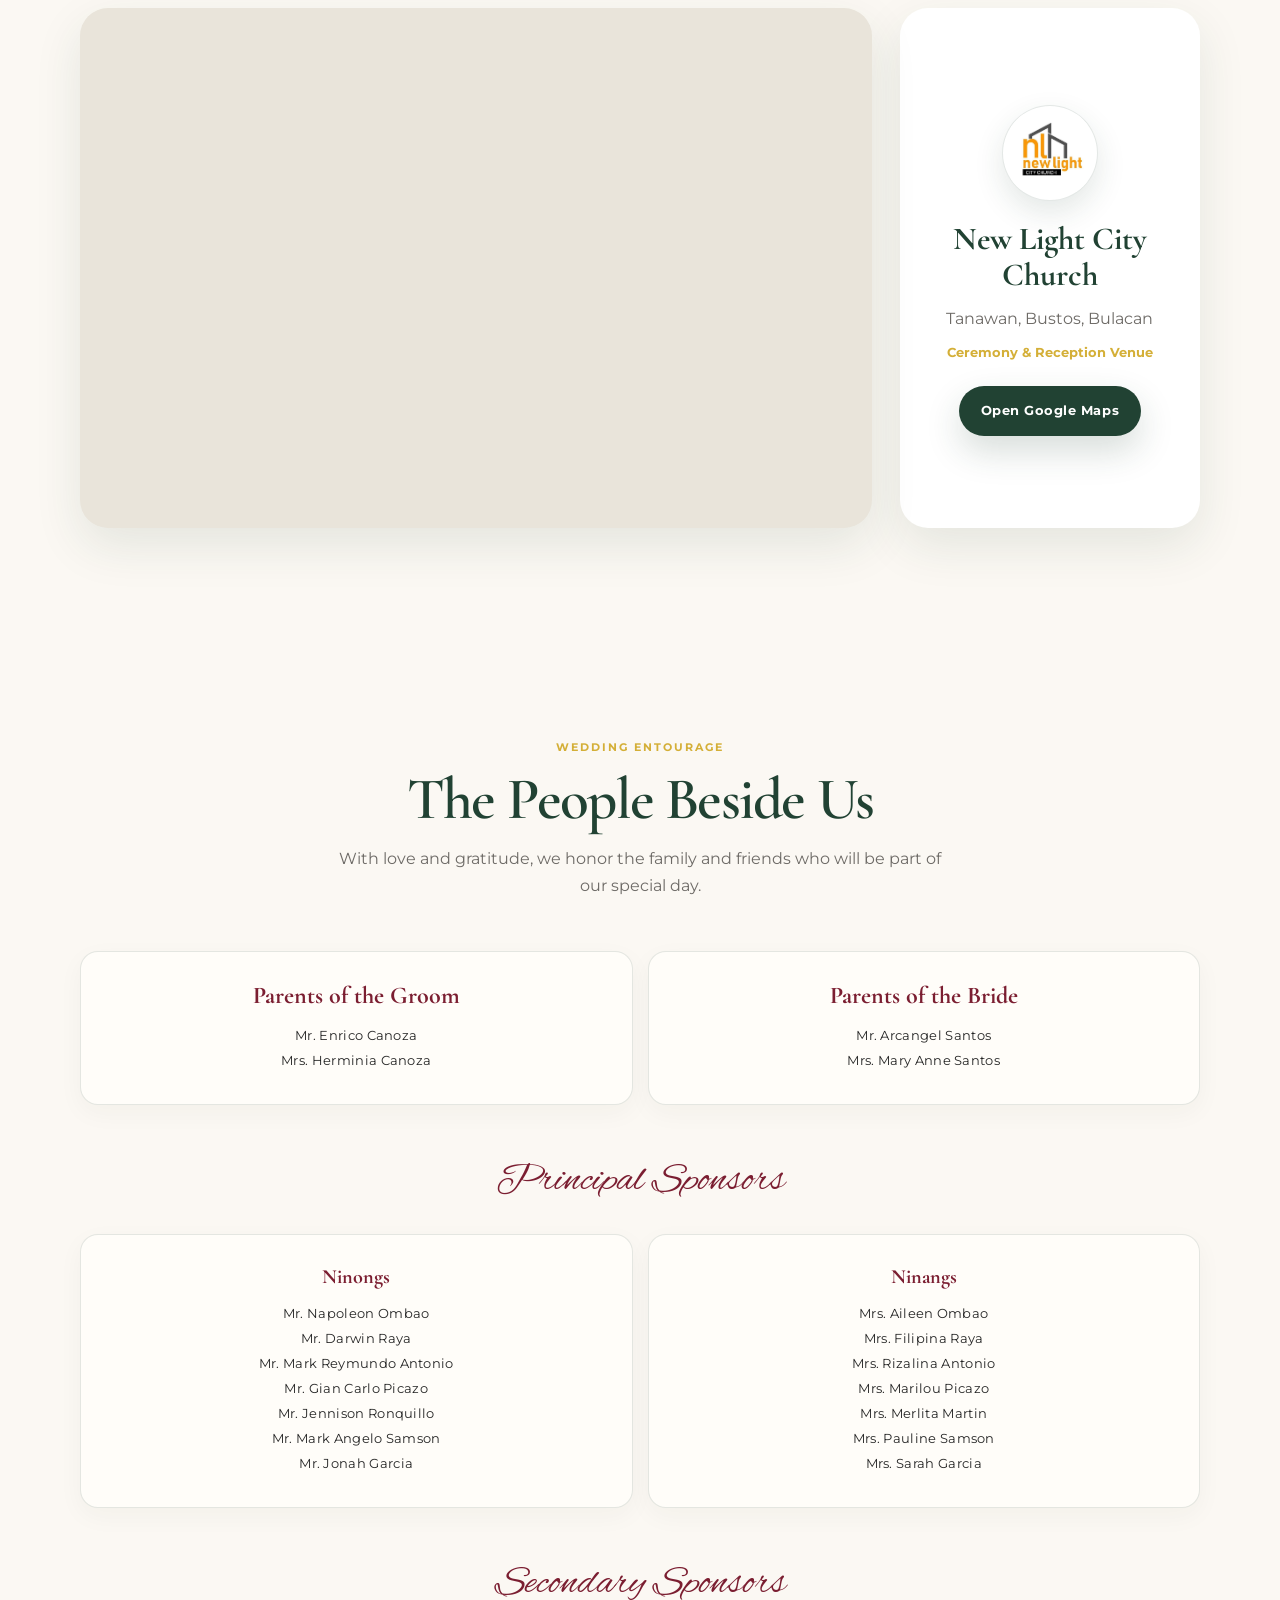
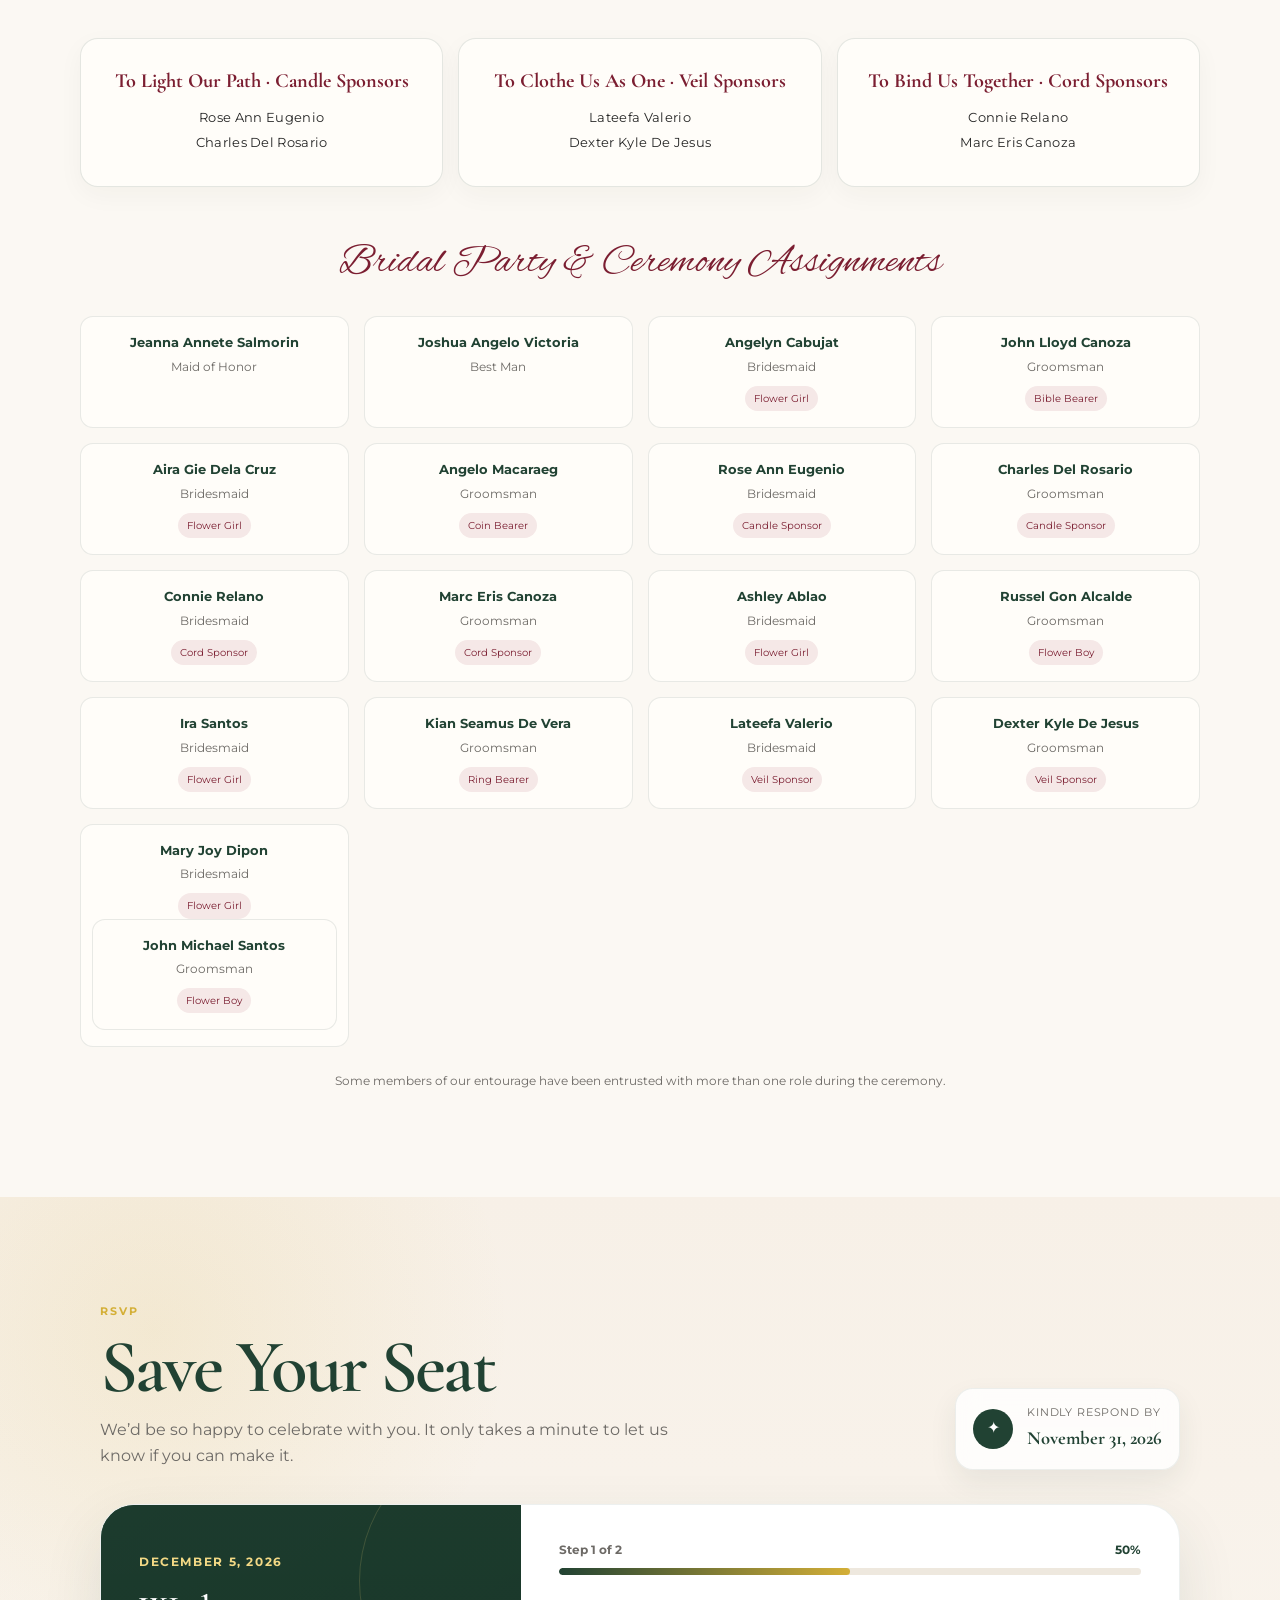
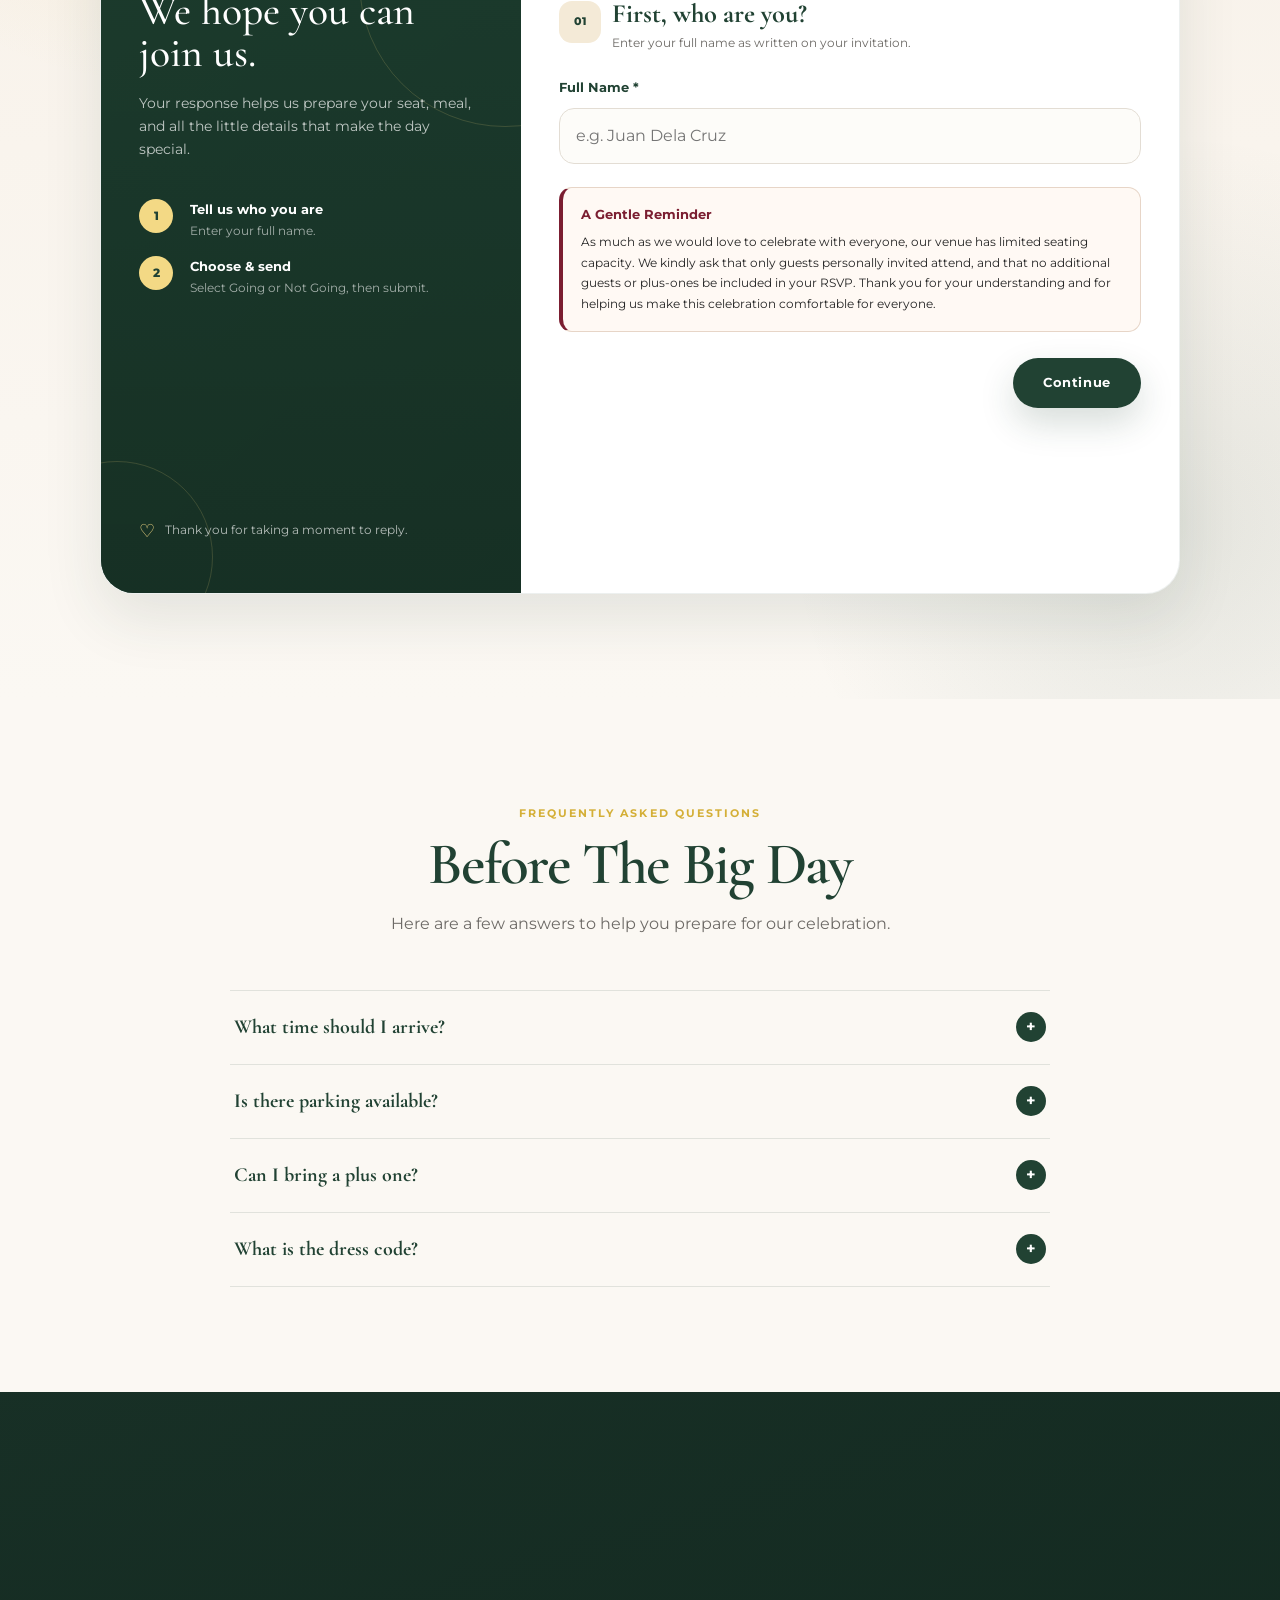
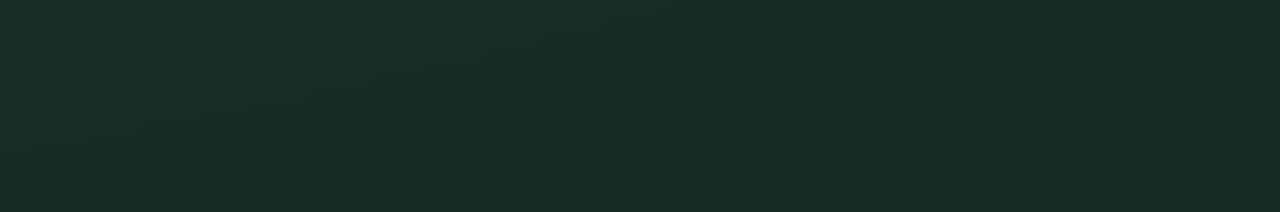
==== commit 3f06c8a1: "Update index.html" ====
--- a/index.html
+++ b/index.html
@@ -351,7 +351,13 @@
     <section class="section section-cream entourage-section" id="entourage">
       <div class="container">
         <header class="section-header reveal"><p class="eyebrow">Wedding Entourage</p><h2>The People Beside Us</h2><p>With love and gratitude, we honor the family and friends who will be part of our special day.</p></header>
-        <div class="entourage-two-col reveal"><article class="entourage-panel"><h3>Parents of the Groom</h3><p>Mr. Enrico Canoza</p><p>Mrs. Herminia Canoza</p></article><article class="entourage-panel"><h3>Parents of the Bride</h3><p>Mr. Arcangel Santos</p><p>Mrs. Mary Anne Santos</p></article></div><h3 class="entourage-group-title reveal">Principal Sponsors</h3><div class="entourage-two-col reveal"><article class="entourage-panel"><h4>Ninongs</h4><p>Mr. Napoleon Ombao</p><p>Mr. Darwin Raya</p><p>Mr. Mark Reymundo Antonio</p><p>Mr. Gian Carlo Picazo</p><p>Mr. Jennison Ronquillo</p><p>Mr. Mark Angelo Samson</p><p>Mr. Jonah Garcia</p></article><article class="entourage-panel"><h4>Ninangs</h4><p>Mrs. Aileen Ombao</p><p>Mrs. Filipina Raya</p><p>Mrs. Rizalina Antonio</p><p>Mrs. Marilou Picazo</p><p>Mrs. Merlita Martin</p><p>Mrs. Pauline Samson</p><p>Mrs. Sarah Garcia</p></article></div><h3 class="entourage-group-title reveal">Secondary Sponsors</h3><div class="entourage-three-col reveal"><article class="entourage-panel"><h4>To Light Our Path · Candle Sponsors</h4><p>Rose Ann Eugenio</p><p>Charles Del Rosario</p></article><article class="entourage-panel"><h4>To Clothe Us As One · Veil Sponsors</h4><p>Lateefa Valerio</p><p>Dexter Kyle De Jesus</p></article><article class="entourage-panel"><h4>To Bind Us Together · Cord Sponsors</h4><p>Connie Relano</p><p>Marc Eris Canoza</p></article></div><h3 class="entourage-group-title reveal">Bridal Party & Ceremony Assignments</h3><div class="entourage-roster reveal"><article class="entourage-person"><h4>Jeanna Annete Salmorin</h4><p>Maid of Honor</p></article><article class="entourage-person"><h4>Joshua Angelo Victoria</h4><p>Best Man</p></article><article class="entourage-person"><h4>Angelyn Cabujat</h4><p>Bridesmaid</p><span>Flower Girl</span></article><article class="entourage-person"><h4>John Lloyd Canoza</h4><p>Groomsman</p><span>Bible Bearer</span></article><article class="entourage-person"><h4>Aira Gie Dela Cruz</h4><p>Bridesmaid</p><span>Flower Girl</span></article><article class="entourage-person"><h4>Angelo Macaraeg</h4><p>Groomsman</p><span>Coin Bearer</span></article><article class="entourage-person"><h4>Rose Ann Eugenio</h4><p>Bridesmaid</p><span>Candle Sponsor</span></article><article class="entourage-person"><h4>Charles Del Rosario</h4><p>Groomsman</p><span>Candle Sponsor</span></article><article class="entourage-person"><h4>Connie Relano</h4><p>Bridesmaid</p><span>Cord Sponsor</span></article><article class="entourage-person"><h4>Marc Eris Canoza</h4><p>Groomsman</p><span>Cord Sponsor</span></article><article class="entourage-person"><h4>Ashley Ablao</h4><p>Bridesmaid</p><span>Flower Girl</span></article><article class="entourage-person"><h4>Russel Gon Alcalde</h4><p>Groomsman</p><span>Flower Boy</span></article><article class="entourage-person"><h4>Ira Santos</h4><p>Bridesmaid</p><span>Flower Girl</span></article><article class="entourage-person"><h4>Kian Seamus De Vera</h4><p>Groomsman</p><span>Ring Bearer</span></article><article class="entourage-person"><h4>Lateefa Valerio</h4><p>Bridesmaid</p><span>Veil Sponsor</span></article><article class="entourage-person"><h4>Dexter Kyle De Jesus</h4><p>Groomsman</p><span>Veil Sponsor</span></article><article class="entourage-person"><h4>Mary Joy Dipon</h4><p>Bridesmaid</p><span>Flower Girl</span></article><article class="entourage-person"><h4>John Michael Santos</h4><span>Flower Boy</span><<p>Groomsman</p></article></div><p class="entourage-footnote">Some members of our entourage have been entrusted with more than one role during the ceremony.</p>
+        <div class="entourage-two-col reveal"><article class="entourage-panel"><h3>Parents of the Groom</h3><p>Mr. Enrico Canoza</p><p>Mrs. Herminia Canoza</p></article><article class="entourage-panel"><h3>Parents of the Bride</h3><p>Mr. Arcangel Santos</p><p>Mrs. Mary Anne Santos</p></article></div><h3 class="entourage-group-title reveal">Principal Sponsors</h3><div class="entourage-two-col reveal"><article class="entourage-panel"><h4>Ninongs</h4><p>Mr. Napoleon Ombao</p><p>Mr. Darwin Raya</p><p>Mr. Mark Reymundo Antonio</p><p>Mr. Gian Carlo Picazo</p><p>Mr. Jennison Ronquillo</p><p>Mr. Mark Angelo Samson</p><p>Mr. Jonah Garcia</p></article><article class="entourage-panel"><h4>Ninangs</h4><p>Mrs. Aileen Ombao</p><p>Mrs. Filipina Raya</p><p>Mrs. Rizalina Antonio</p><p>Mrs. Marilou Picazo</p><p>Mrs. Merlita Martin</p><p>Mrs. Pauline Samson</p><p>Mrs. Sarah Garcia</p></article></div><h3 class="entourage-group-title reveal">Secondary Sponsors</h3><div class="entourage-three-col reveal"><article class="entourage-panel"><h4>To Light Our Path · Candle Sponsors</h4><p>Rose Ann Eugenio</p><p>Charles Del Rosario</p></article><article class="entourage-panel"><h4>To Clothe Us As One · Veil Sponsors</h4><p>Lateefa Valerio</p><p>Dexter Kyle De Jesus</p></article><article class="entourage-panel"><h4>To Bind Us Together · Cord Sponsors</h4><p>Connie Relano</p><p>Marc Eris Canoza</p></article></div><h3 class="entourage-group-title reveal">Bridal Party & Ceremony Assignments</h3><div class="entourage-roster reveal"><article class="entourage-person"><h4>Jeanna Annete Salmorin</h4><p>Maid of Honor</p></article><article class="entourage-person"><h4>Joshua Angelo Victoria</h4><p>Best Man</p></article><article class="entourage-person"><h4>Angelyn Cabujat</h4><p>Bridesmaid</p><span>Flower Girl</span></article><article class="entourage-person"><h4>John Lloyd Canoza</h4><p>Groomsman</p><span>Bible Bearer</span></article><article class="entourage-person"><h4>Aira Gie Dela Cruz</h4><p>Bridesmaid</p><span>Flower Girl</span></article><article class="entourage-person"><h4>Angelo Macaraeg</h4><p>Groomsman</p><span>Coin Bearer</span></article><article class="entourage-person"><h4>Rose Ann Eugenio</h4><p>Bridesmaid</p><span>Candle Sponsor</span></article><article class="entourage-person"><h4>Charles Del Rosario</h4><p>Groomsman</p><span>Candle Sponsor</span></article><article class="entourage-person"><h4>Connie Relano</h4><p>Bridesmaid</p><span>Cord Sponsor</span></article><article class="entourage-person"><h4>Marc Eris Canoza</h4><p>Groomsman</p><span>Cord Sponsor</span></article><article class="entourage-person"><h4>Ashley Ablao</h4><p>Bridesmaid</p><span>Flower Girl</span></article><article class="entourage-person"><h4>Russel Gon Alcalde</h4><p>Groomsman</p><span>Flower Boy</span></article><article class="entourage-person"><h4>Ira Santos</h4><p>Bridesmaid</p><span>Flower Girl</span></article><article class="entourage-person"><h4>Kian Seamus De Vera</h4><p>Groomsman</p><span>Ring Bearer</span></article><article class="entourage-person"><h4>Lateefa Valerio</h4><p>Bridesmaid</p><span>Veil Sponsor</span></article><article class="entourage-person"><h4>Dexter Kyle De Jesus</h4><p>Groomsman</p><span>Veil Sponsor</span></article><article class="entourage-person"><h4>Mary Joy Dipon</h4><p>Bridesmaid</p><span>Flower Girl</span>
+<article class="entourage-person">
+  <h4>John Michael Santos</h4>
+  <p>Groomsman</p>
+  <span>Flower Boy</span>
+</article>
+</div><p class="entourage-footnote">Some members of our entourage have been entrusted with more than one role during the ceremony.</p>
       </div>
     </section>
 
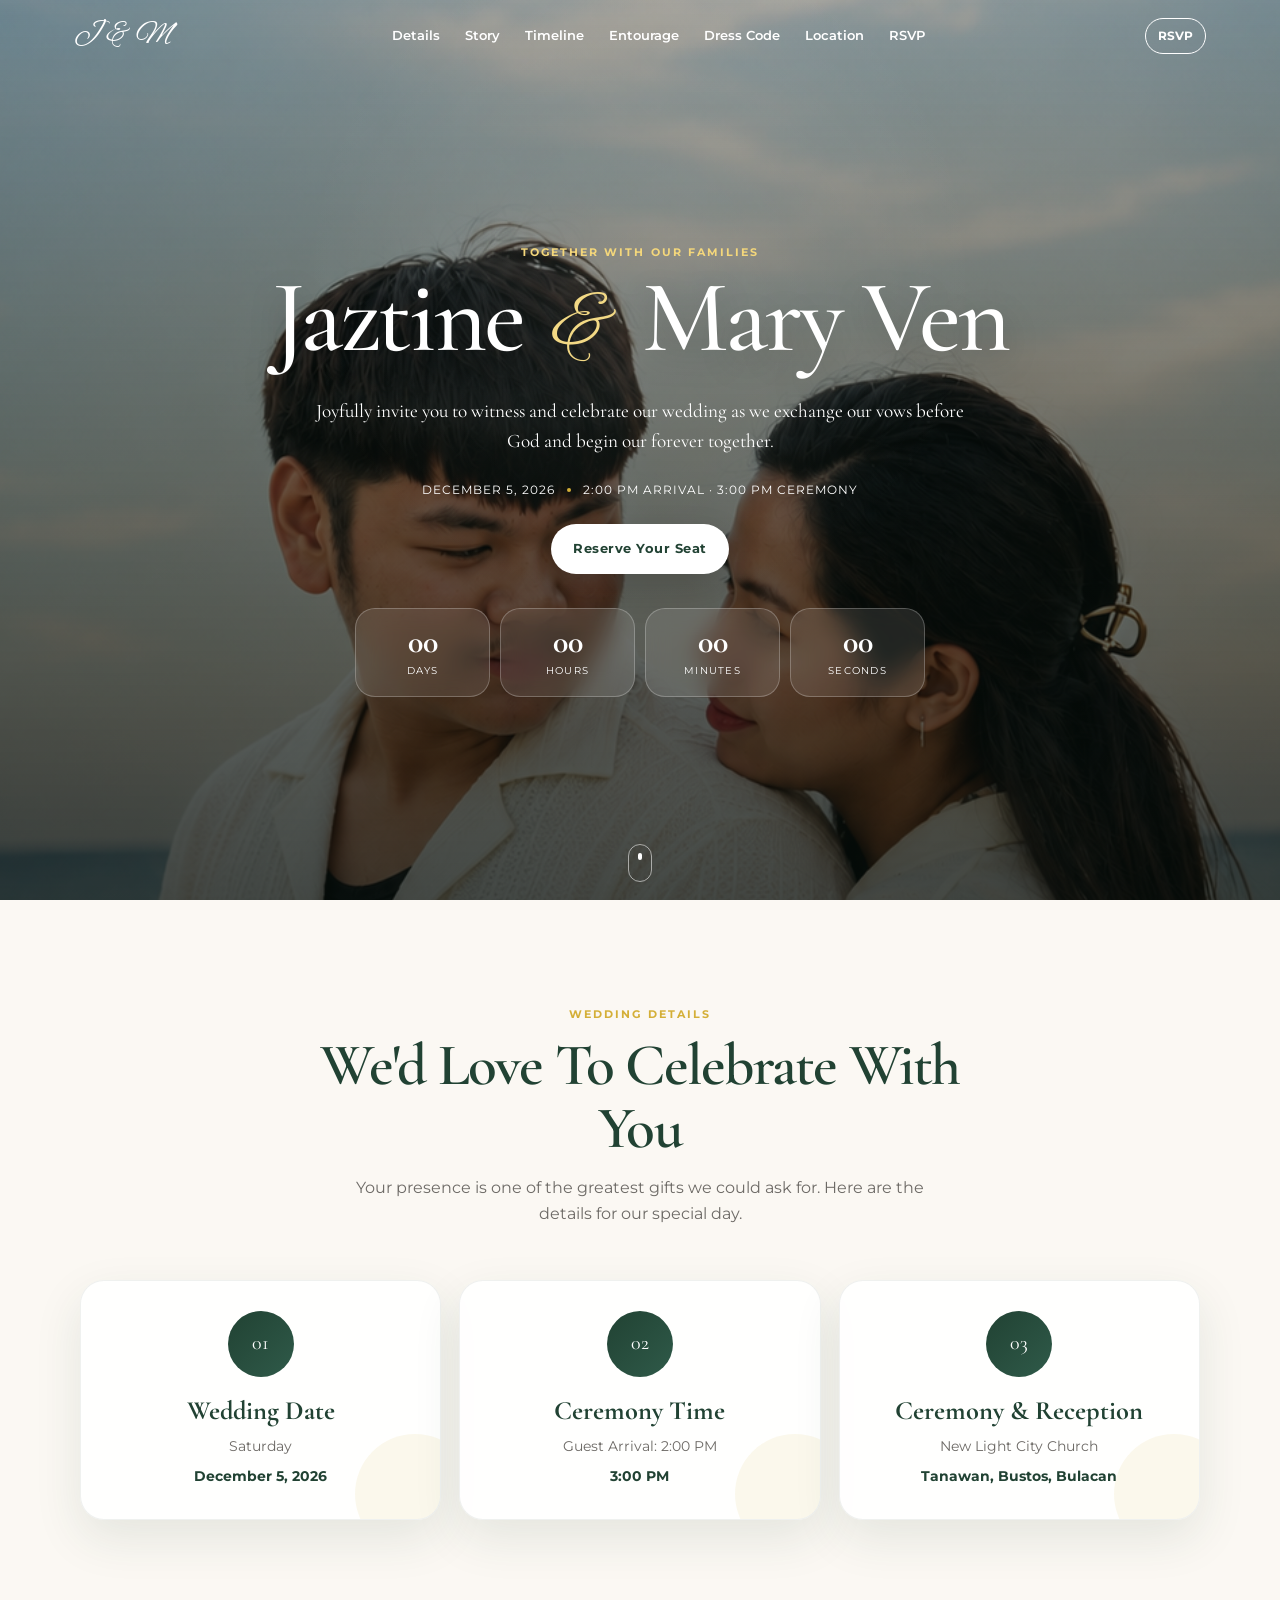
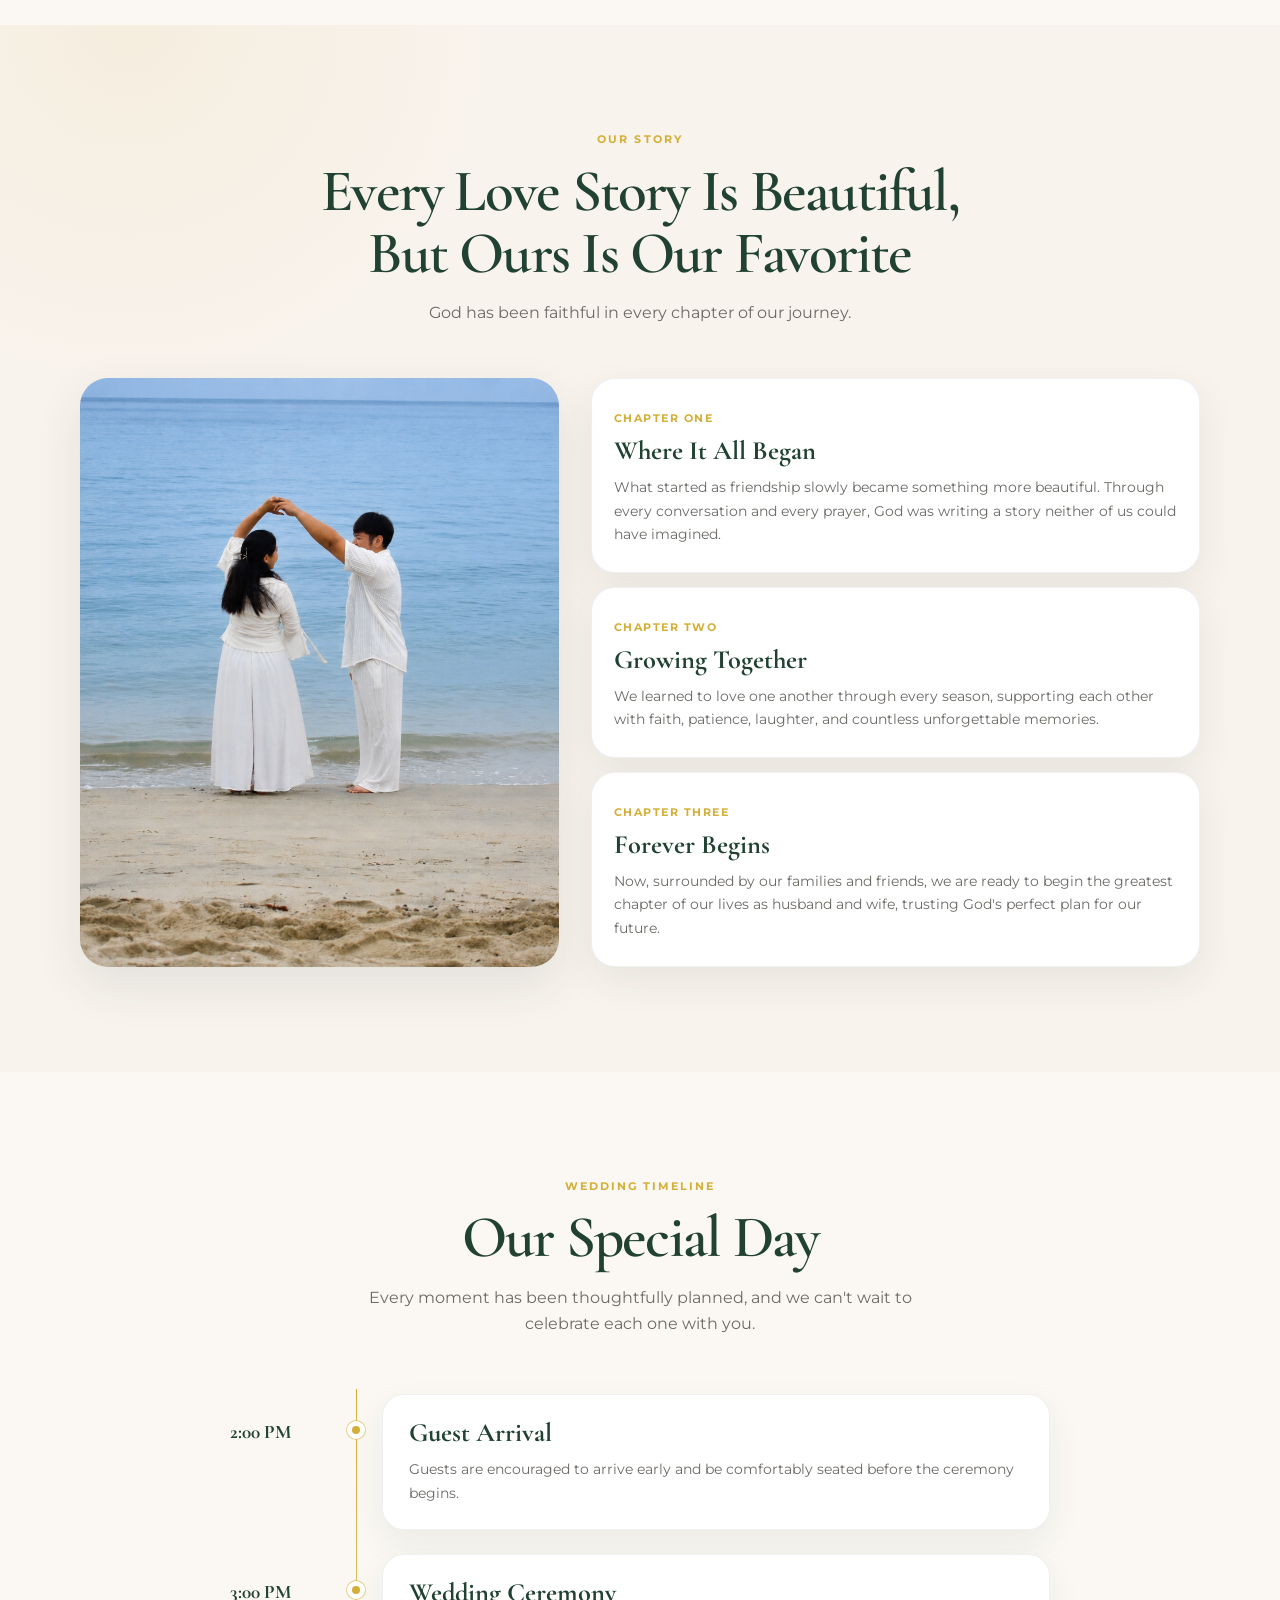
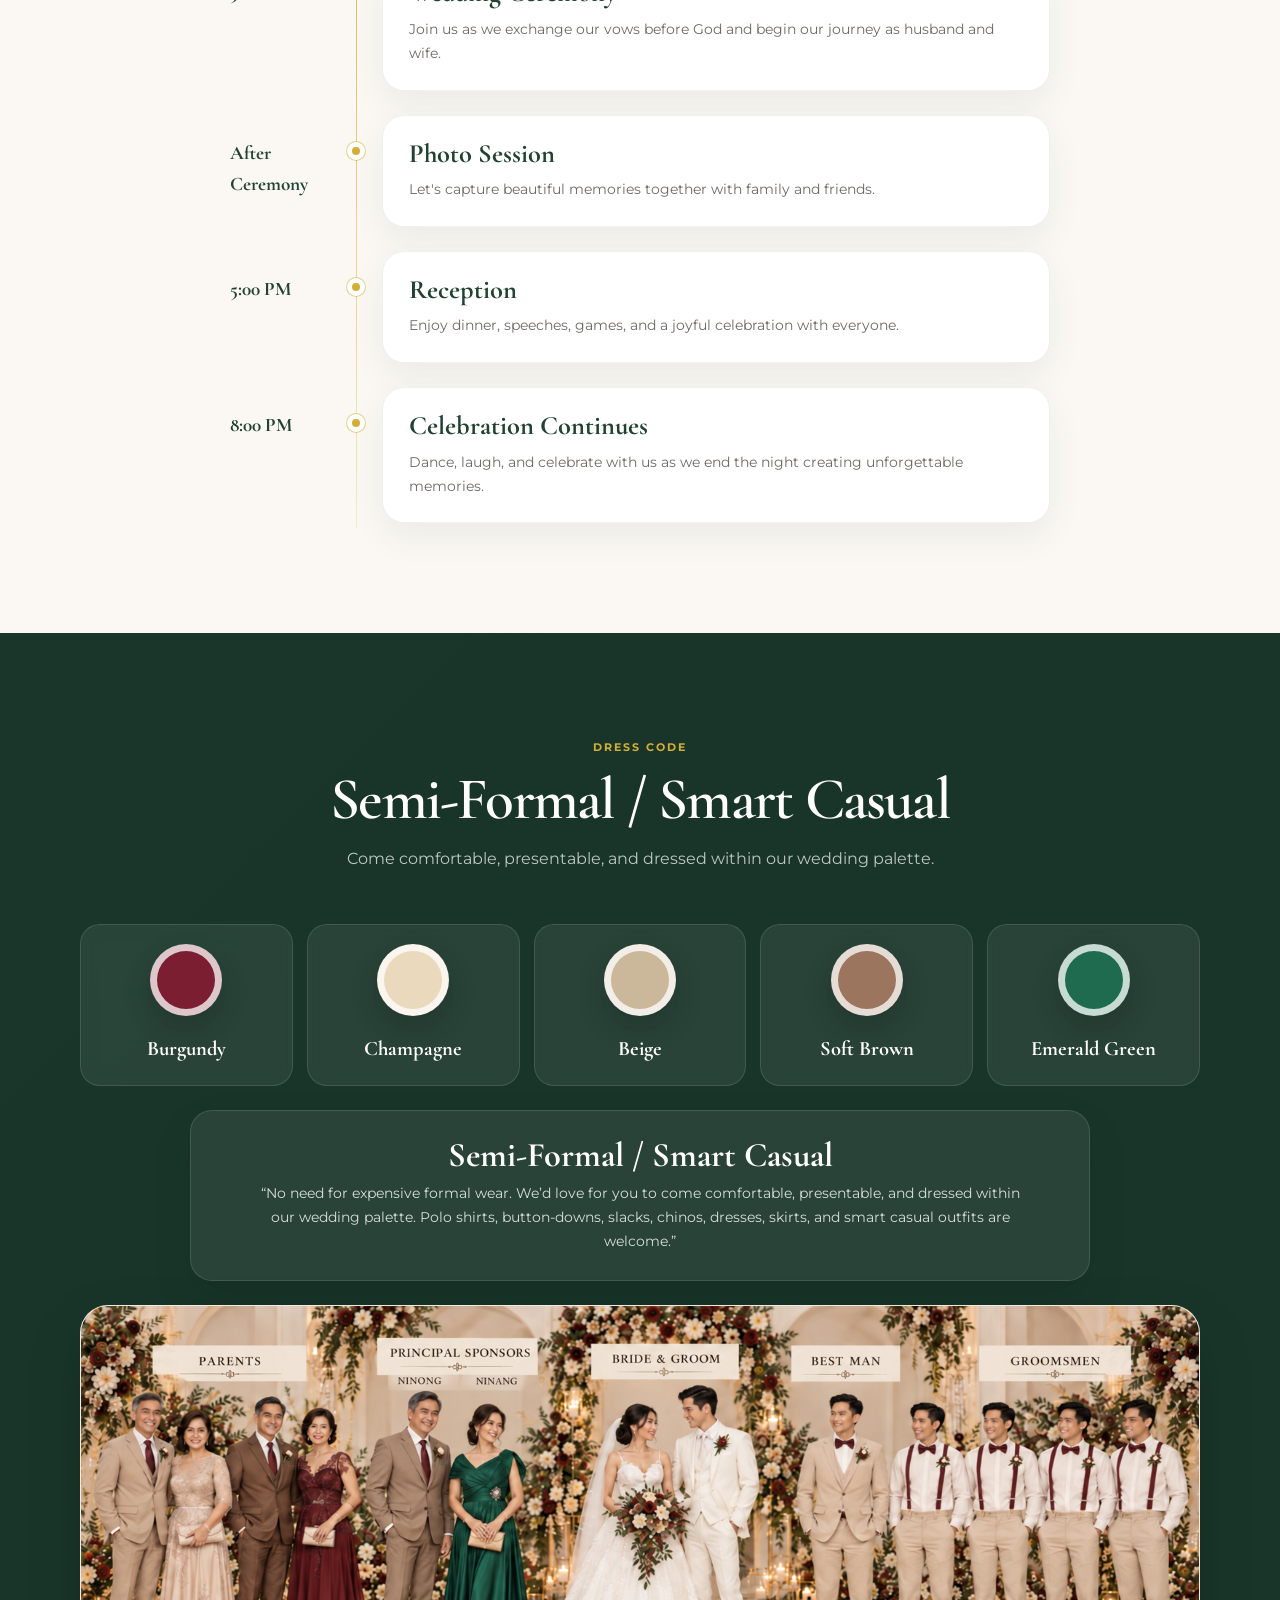
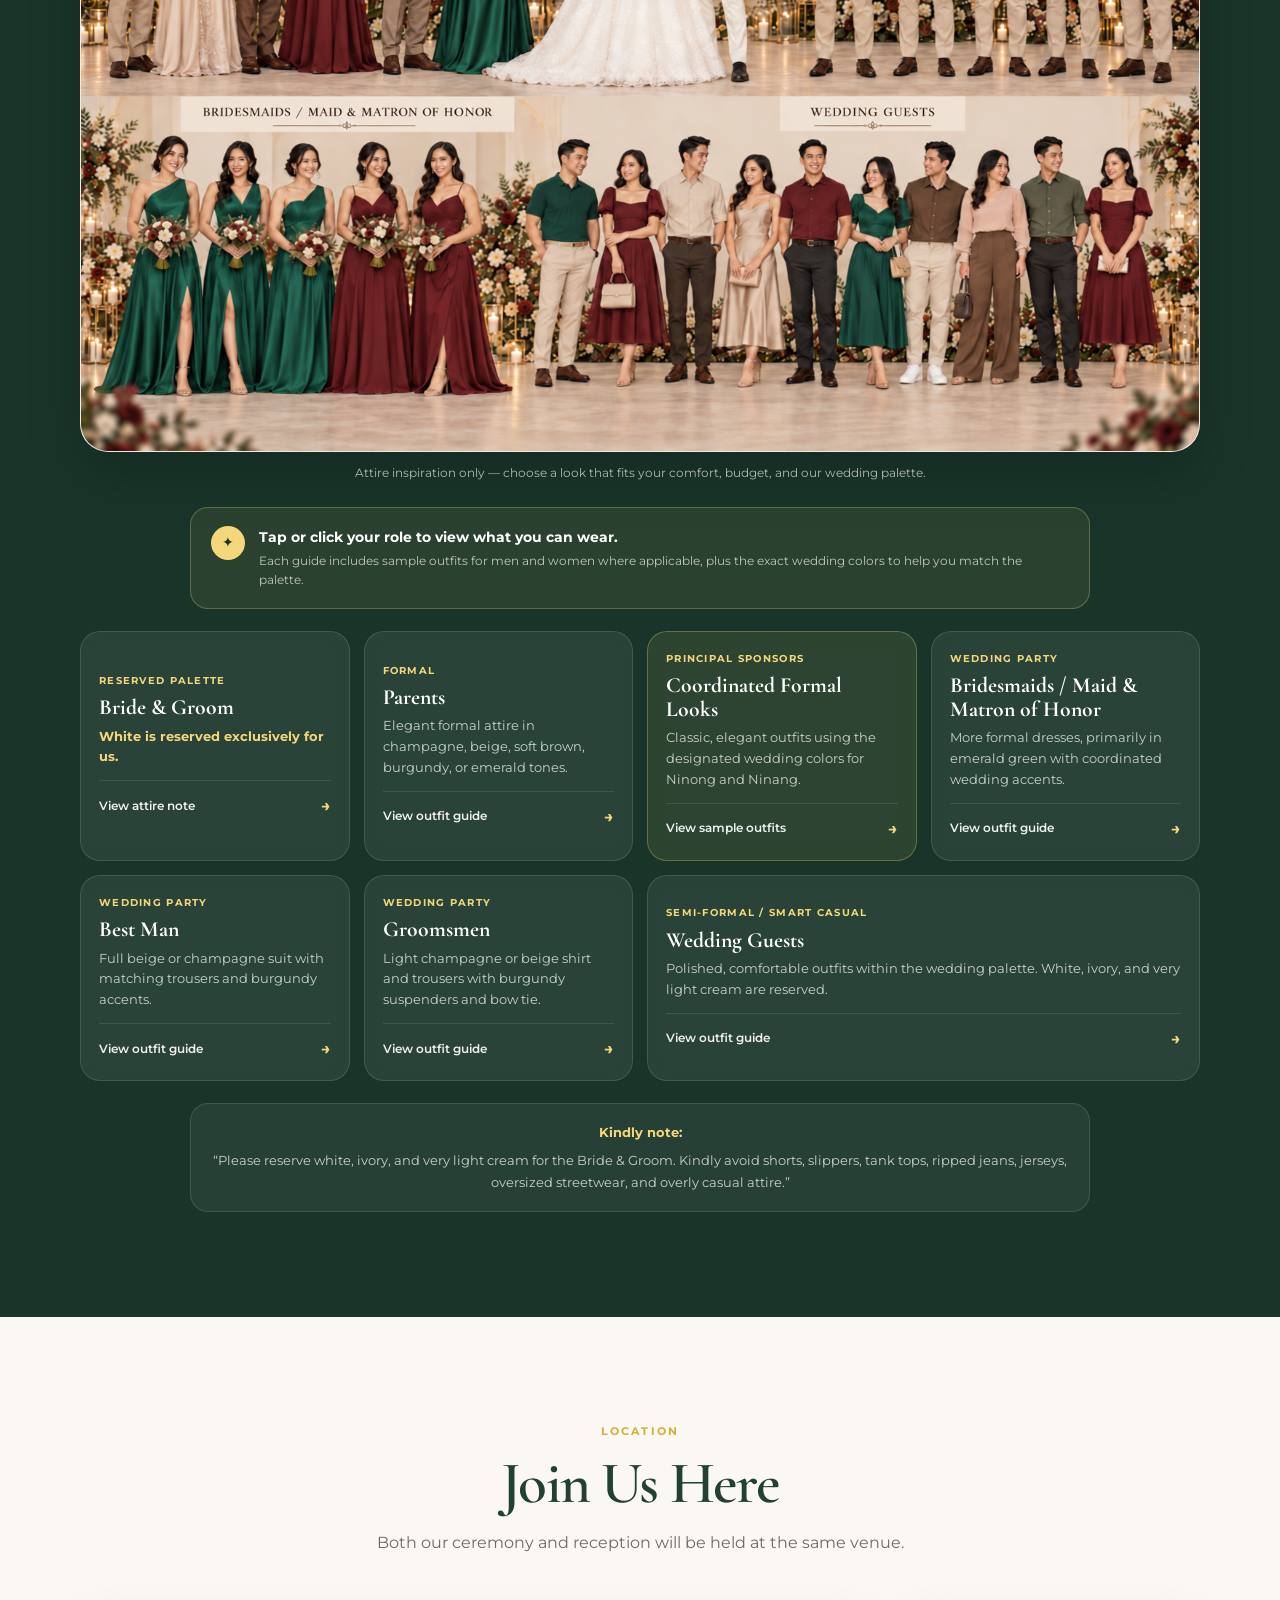
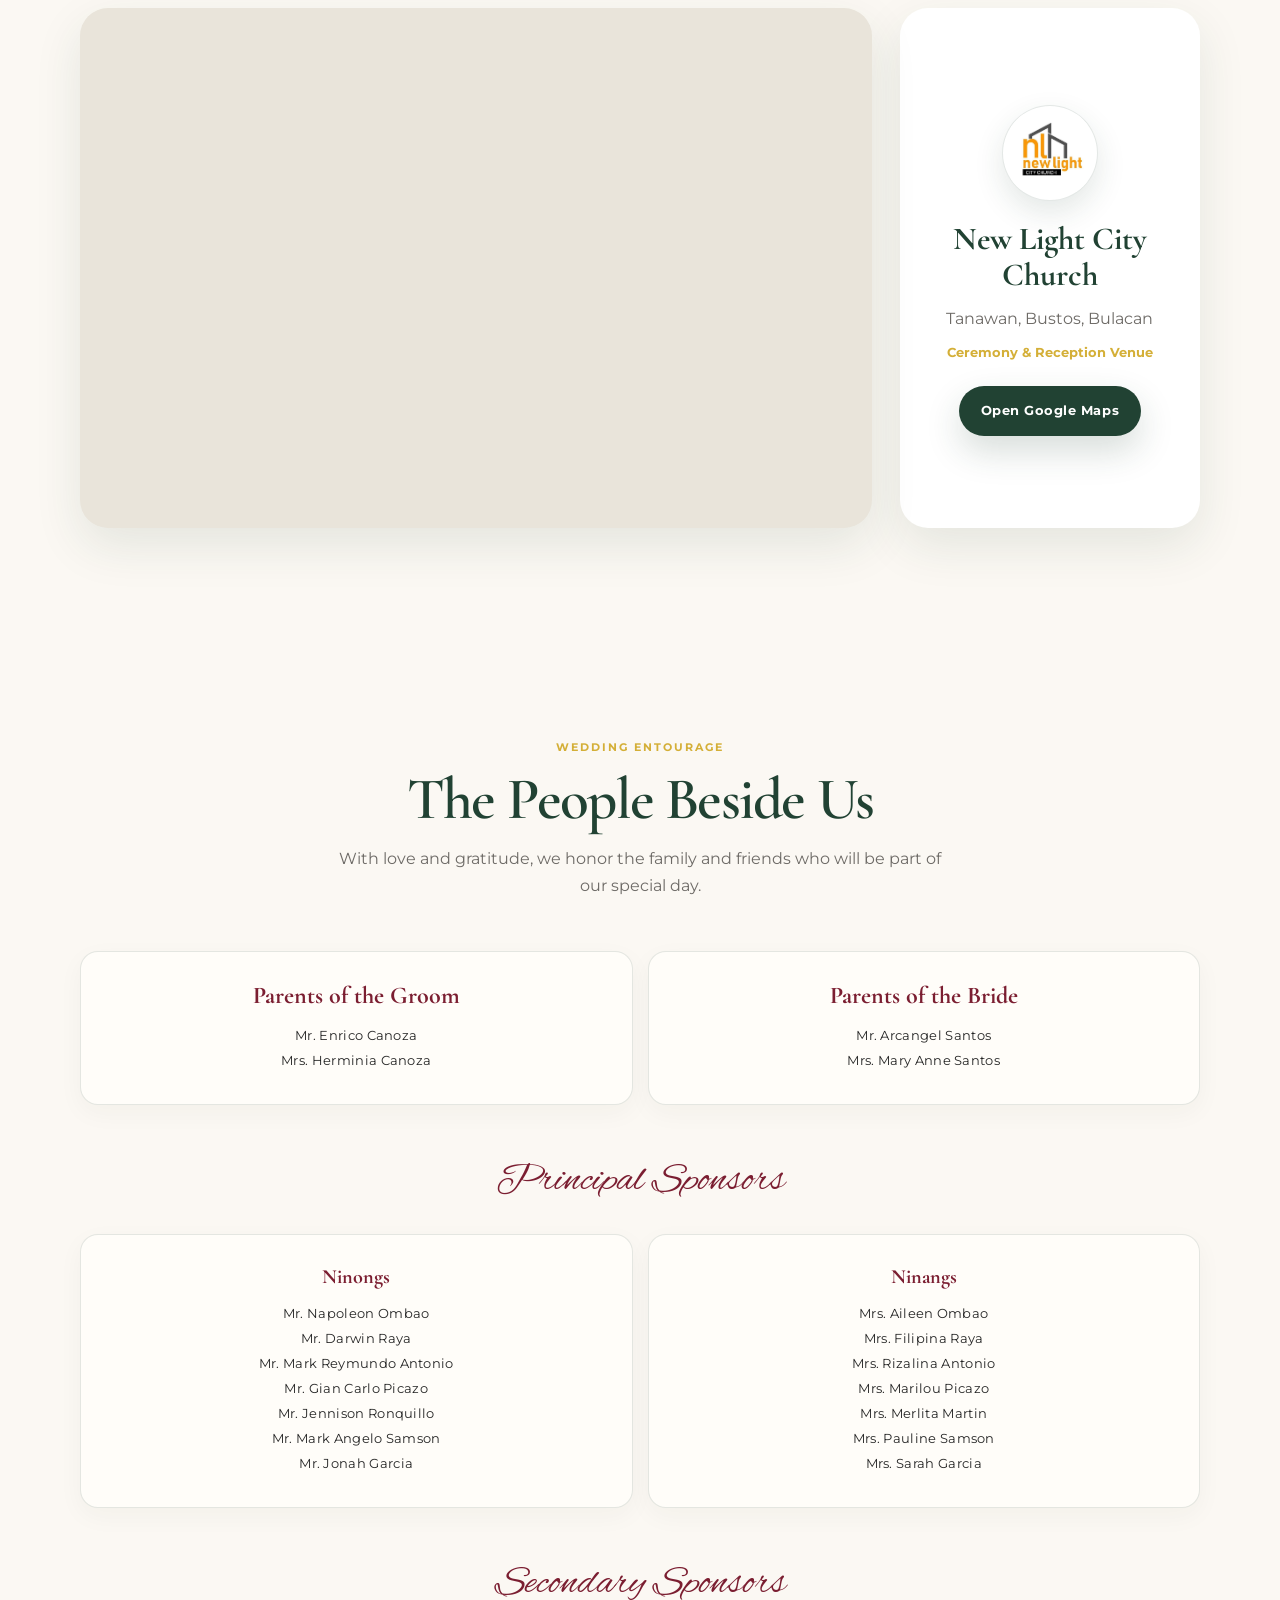
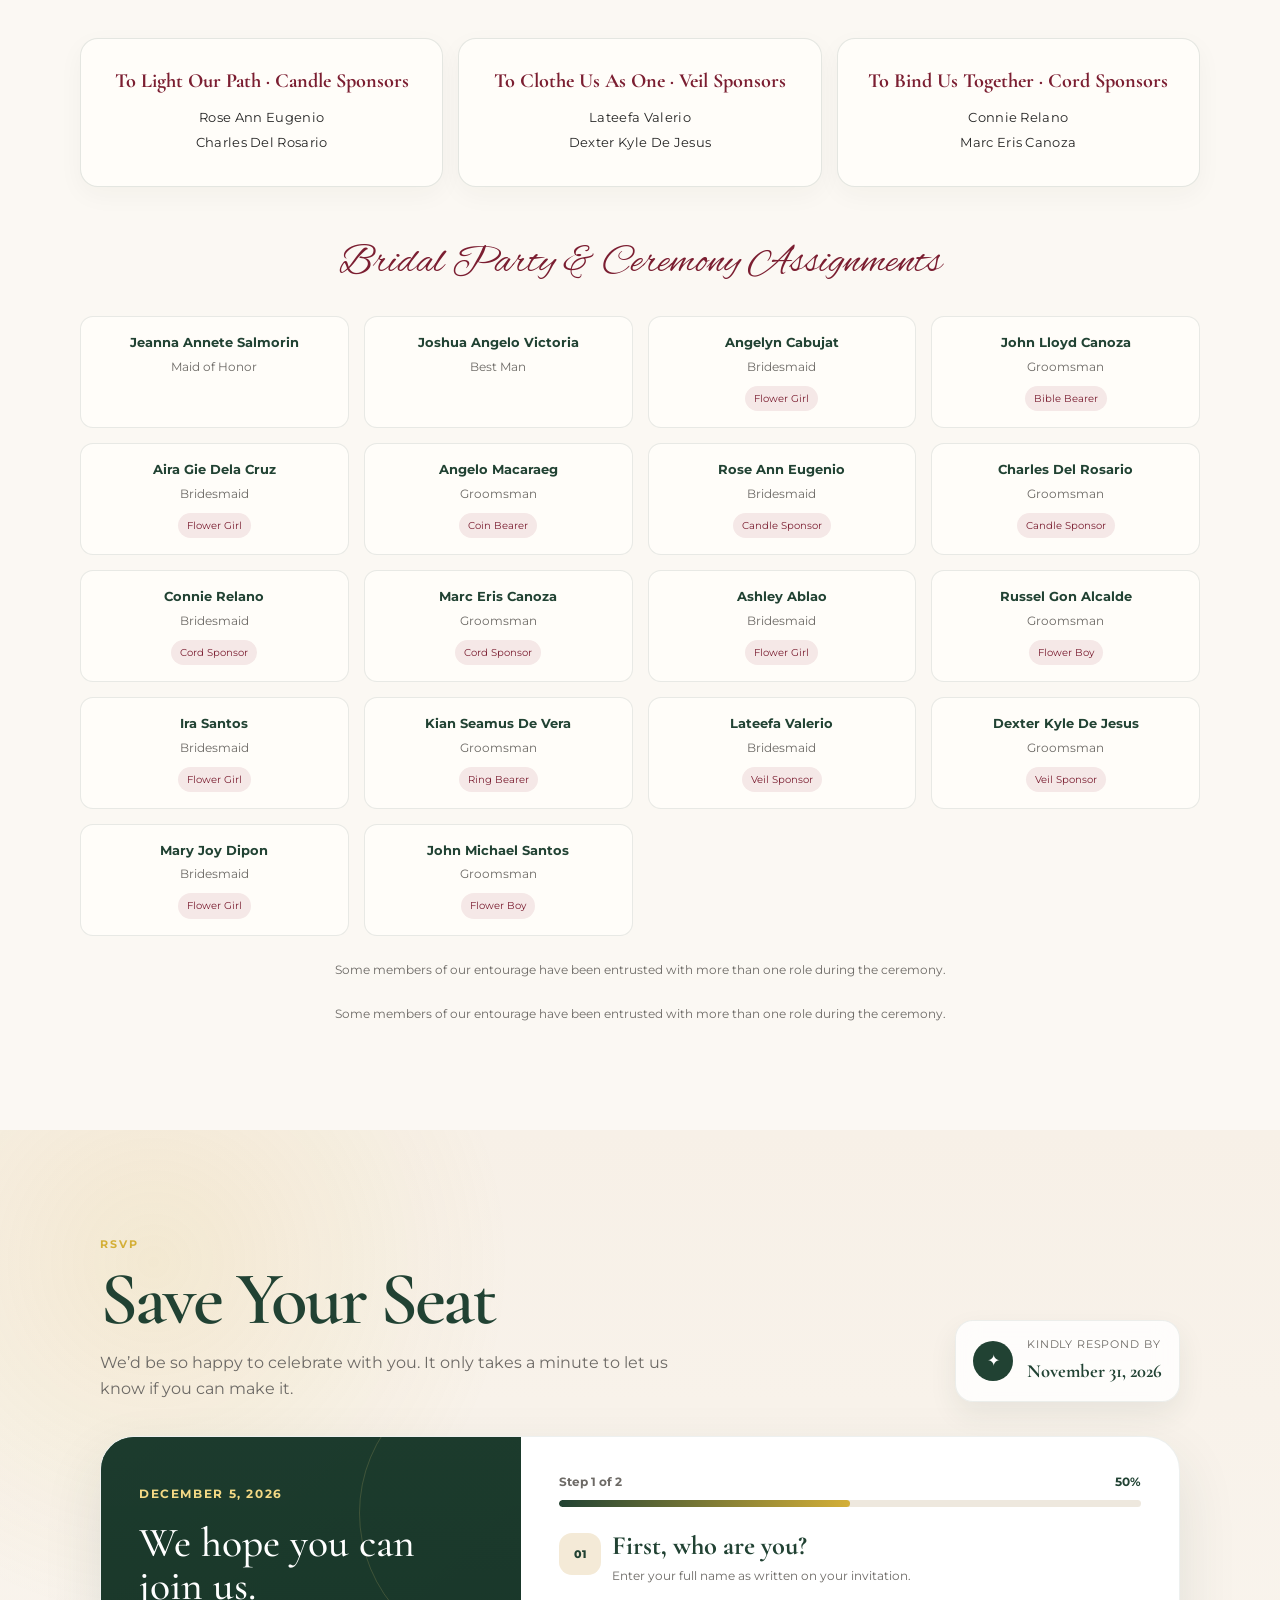
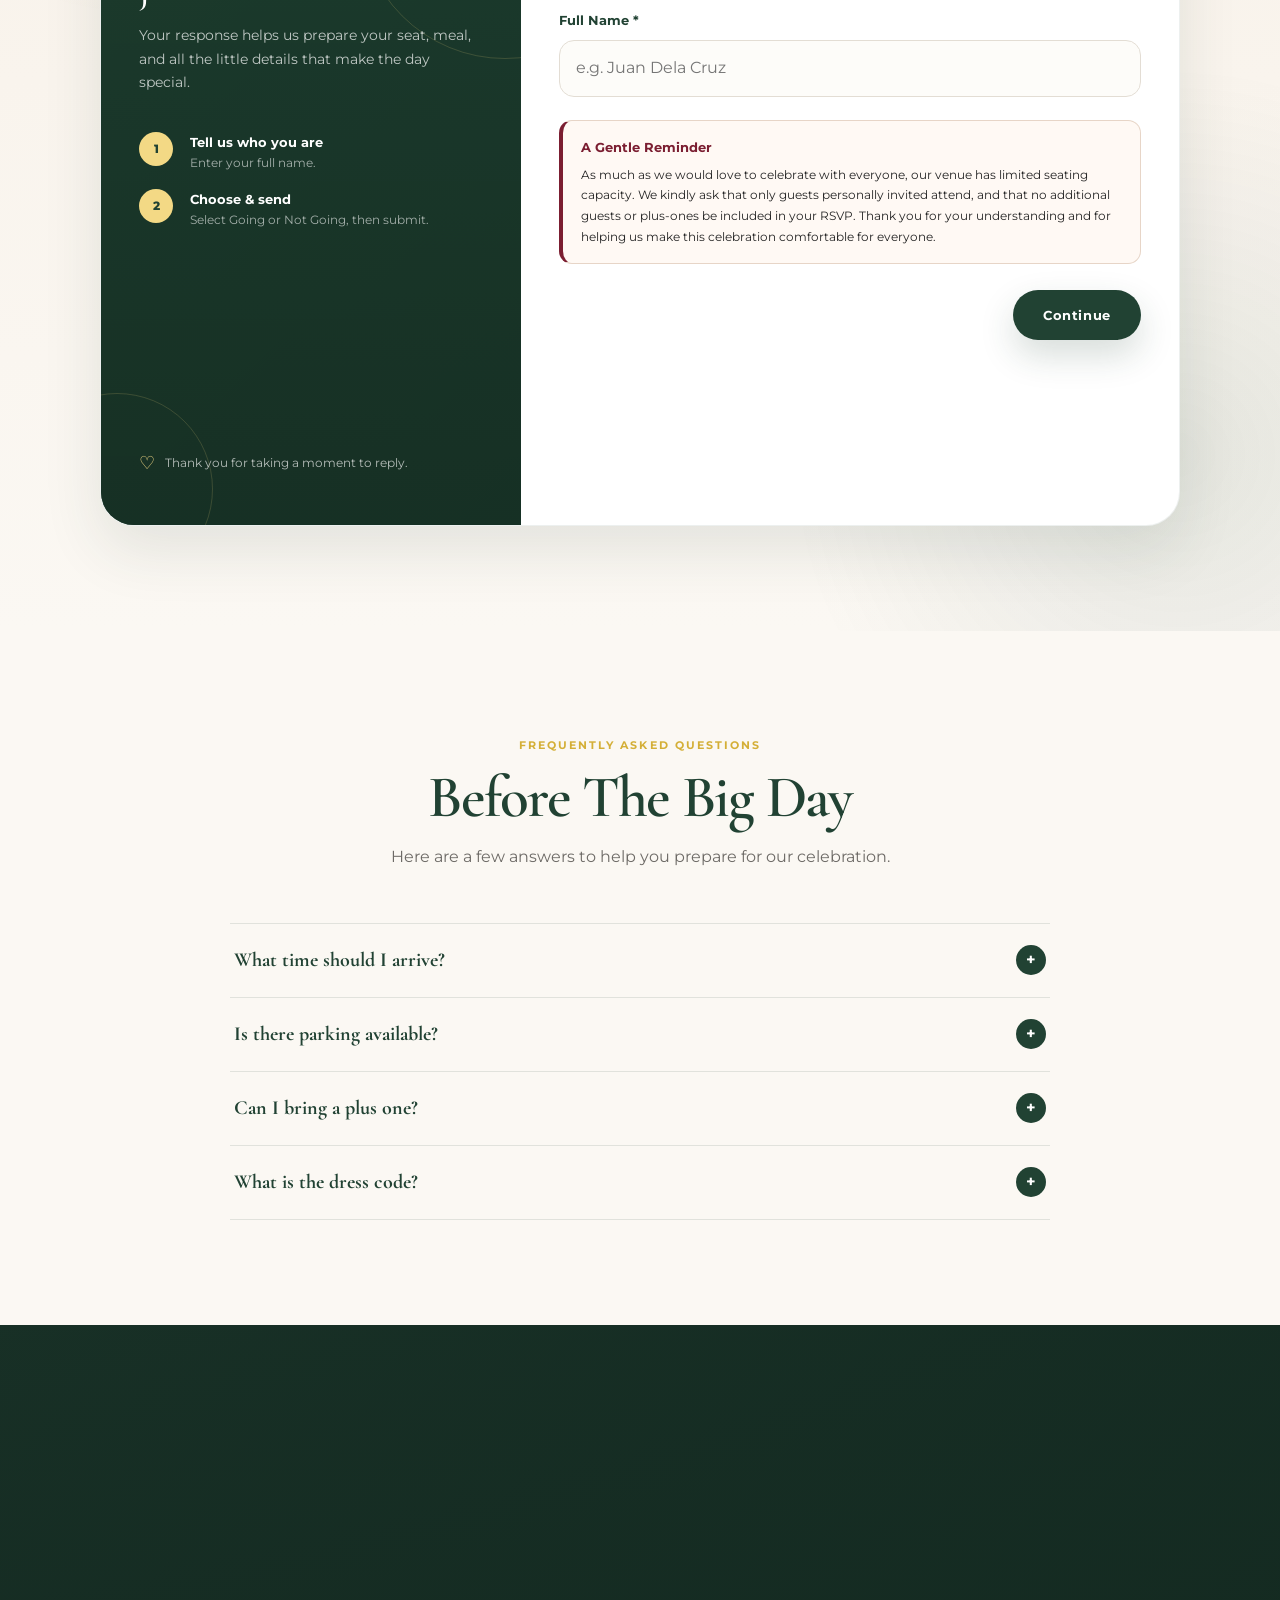
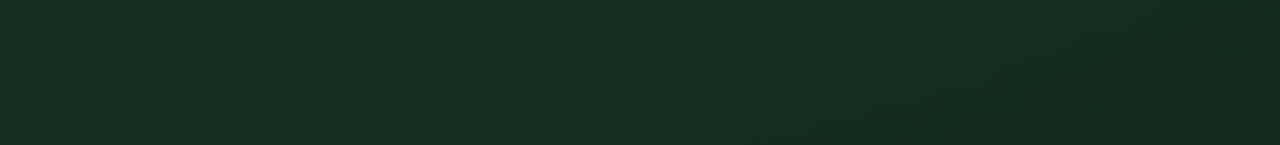
==== commit d224d2bd: "Update index.html" ====
--- a/index.html
+++ b/index.html
@@ -351,13 +351,185 @@
     <section class="section section-cream entourage-section" id="entourage">
       <div class="container">
         <header class="section-header reveal"><p class="eyebrow">Wedding Entourage</p><h2>The People Beside Us</h2><p>With love and gratitude, we honor the family and friends who will be part of our special day.</p></header>
-        <div class="entourage-two-col reveal"><article class="entourage-panel"><h3>Parents of the Groom</h3><p>Mr. Enrico Canoza</p><p>Mrs. Herminia Canoza</p></article><article class="entourage-panel"><h3>Parents of the Bride</h3><p>Mr. Arcangel Santos</p><p>Mrs. Mary Anne Santos</p></article></div><h3 class="entourage-group-title reveal">Principal Sponsors</h3><div class="entourage-two-col reveal"><article class="entourage-panel"><h4>Ninongs</h4><p>Mr. Napoleon Ombao</p><p>Mr. Darwin Raya</p><p>Mr. Mark Reymundo Antonio</p><p>Mr. Gian Carlo Picazo</p><p>Mr. Jennison Ronquillo</p><p>Mr. Mark Angelo Samson</p><p>Mr. Jonah Garcia</p></article><article class="entourage-panel"><h4>Ninangs</h4><p>Mrs. Aileen Ombao</p><p>Mrs. Filipina Raya</p><p>Mrs. Rizalina Antonio</p><p>Mrs. Marilou Picazo</p><p>Mrs. Merlita Martin</p><p>Mrs. Pauline Samson</p><p>Mrs. Sarah Garcia</p></article></div><h3 class="entourage-group-title reveal">Secondary Sponsors</h3><div class="entourage-three-col reveal"><article class="entourage-panel"><h4>To Light Our Path · Candle Sponsors</h4><p>Rose Ann Eugenio</p><p>Charles Del Rosario</p></article><article class="entourage-panel"><h4>To Clothe Us As One · Veil Sponsors</h4><p>Lateefa Valerio</p><p>Dexter Kyle De Jesus</p></article><article class="entourage-panel"><h4>To Bind Us Together · Cord Sponsors</h4><p>Connie Relano</p><p>Marc Eris Canoza</p></article></div><h3 class="entourage-group-title reveal">Bridal Party & Ceremony Assignments</h3><div class="entourage-roster reveal"><article class="entourage-person"><h4>Jeanna Annete Salmorin</h4><p>Maid of Honor</p></article><article class="entourage-person"><h4>Joshua Angelo Victoria</h4><p>Best Man</p></article><article class="entourage-person"><h4>Angelyn Cabujat</h4><p>Bridesmaid</p><span>Flower Girl</span></article><article class="entourage-person"><h4>John Lloyd Canoza</h4><p>Groomsman</p><span>Bible Bearer</span></article><article class="entourage-person"><h4>Aira Gie Dela Cruz</h4><p>Bridesmaid</p><span>Flower Girl</span></article><article class="entourage-person"><h4>Angelo Macaraeg</h4><p>Groomsman</p><span>Coin Bearer</span></article><article class="entourage-person"><h4>Rose Ann Eugenio</h4><p>Bridesmaid</p><span>Candle Sponsor</span></article><article class="entourage-person"><h4>Charles Del Rosario</h4><p>Groomsman</p><span>Candle Sponsor</span></article><article class="entourage-person"><h4>Connie Relano</h4><p>Bridesmaid</p><span>Cord Sponsor</span></article><article class="entourage-person"><h4>Marc Eris Canoza</h4><p>Groomsman</p><span>Cord Sponsor</span></article><article class="entourage-person"><h4>Ashley Ablao</h4><p>Bridesmaid</p><span>Flower Girl</span></article><article class="entourage-person"><h4>Russel Gon Alcalde</h4><p>Groomsman</p><span>Flower Boy</span></article><article class="entourage-person"><h4>Ira Santos</h4><p>Bridesmaid</p><span>Flower Girl</span></article><article class="entourage-person"><h4>Kian Seamus De Vera</h4><p>Groomsman</p><span>Ring Bearer</span></article><article class="entourage-person"><h4>Lateefa Valerio</h4><p>Bridesmaid</p><span>Veil Sponsor</span></article><article class="entourage-person"><h4>Dexter Kyle De Jesus</h4><p>Groomsman</p><span>Veil Sponsor</span></article><article class="entourage-person"><h4>Mary Joy Dipon</h4><p>Bridesmaid</p><span>Flower Girl</span>
-<article class="entourage-person">
-  <h4>John Michael Santos</h4>
-  <p>Groomsman</p>
-  <span>Flower Boy</span>
-</article>
-</div><p class="entourage-footnote">Some members of our entourage have been entrusted with more than one role during the ceremony.</p>
+       
+<div class="entourage-two-col reveal">
+  <article class="entourage-panel">
+    <h3>Parents of the Groom</h3>
+    <p>Mr. Enrico Canoza</p>
+    <p>Mrs. Herminia Canoza</p>
+  </article>
+  <article class="entourage-panel">
+    <h3>Parents of the Bride</h3>
+    <p>Mr. Arcangel Santos</p>
+    <p>Mrs. Mary Anne Santos</p>
+  </article>
+</div>
+
+<h3 class="entourage-group-title reveal">Principal Sponsors</h3>
+
+<div class="entourage-two-col reveal">
+  <article class="entourage-panel">
+    <h4>Ninongs</h4>
+    <p>Mr. Napoleon Ombao</p>
+    <p>Mr. Darwin Raya</p>
+    <p>Mr. Mark Reymundo Antonio</p>
+    <p>Mr. Gian Carlo Picazo</p>
+    <p>Mr. Jennison Ronquillo</p>
+    <p>Mr. Mark Angelo Samson</p>
+    <p>Mr. Jonah Garcia</p>
+  </article>
+
+  <article class="entourage-panel">
+    <h4>Ninangs</h4>
+    <p>Mrs. Aileen Ombao</p>
+    <p>Mrs. Filipina Raya</p>
+    <p>Mrs. Rizalina Antonio</p>
+    <p>Mrs. Marilou Picazo</p>
+    <p>Mrs. Merlita Martin</p>
+    <p>Mrs. Pauline Samson</p>
+    <p>Mrs. Sarah Garcia</p>
+  </article>
+</div>
+
+<h3 class="entourage-group-title reveal">Secondary Sponsors</h3>
+
+<div class="entourage-three-col reveal">
+  <article class="entourage-panel">
+    <h4>To Light Our Path · Candle Sponsors</h4>
+    <p>Rose Ann Eugenio</p>
+    <p>Charles Del Rosario</p>
+  </article>
+
+  <article class="entourage-panel">
+    <h4>To Clothe Us As One · Veil Sponsors</h4>
+    <p>Lateefa Valerio</p>
+    <p>Dexter Kyle De Jesus</p>
+  </article>
+
+  <article class="entourage-panel">
+    <h4>To Bind Us Together · Cord Sponsors</h4>
+    <p>Connie Relano</p>
+    <p>Marc Eris Canoza</p>
+  </article>
+</div>
+
+<h3 class="entourage-group-title reveal">
+  Bridal Party & Ceremony Assignments
+</h3>
+
+<div class="entourage-roster reveal">
+  <article class="entourage-person">
+    <h4>Jeanna Annete Salmorin</h4>
+    <p>Maid of Honor</p>
+  </article>
+
+  <article class="entourage-person">
+    <h4>Joshua Angelo Victoria</h4>
+    <p>Best Man</p>
+  </article>
+
+  <article class="entourage-person">
+    <h4>Angelyn Cabujat</h4>
+    <p>Bridesmaid</p>
+    <span>Flower Girl</span>
+  </article>
+
+  <article class="entourage-person">
+    <h4>John Lloyd Canoza</h4>
+    <p>Groomsman</p>
+    <span>Bible Bearer</span>
+  </article>
+
+  <article class="entourage-person">
+    <h4>Aira Gie Dela Cruz</h4>
+    <p>Bridesmaid</p>
+    <span>Flower Girl</span>
+  </article>
+
+  <article class="entourage-person">
+    <h4>Angelo Macaraeg</h4>
+    <p>Groomsman</p>
+    <span>Coin Bearer</span>
+  </article>
+
+  <article class="entourage-person">
+    <h4>Rose Ann Eugenio</h4>
+    <p>Bridesmaid</p>
+    <span>Candle Sponsor</span>
+  </article>
+
+  <article class="entourage-person">
+    <h4>Charles Del Rosario</h4>
+    <p>Groomsman</p>
+    <span>Candle Sponsor</span>
+  </article>
+
+  <article class="entourage-person">
+    <h4>Connie Relano</h4>
+    <p>Bridesmaid</p>
+    <span>Cord Sponsor</span>
+  </article>
+
+  <article class="entourage-person">
+    <h4>Marc Eris Canoza</h4>
+    <p>Groomsman</p>
+    <span>Cord Sponsor</span>
+  </article>
+
+  <article class="entourage-person">
+    <h4>Ashley Ablao</h4>
+    <p>Bridesmaid</p>
+    <span>Flower Girl</span>
+  </article>
+
+  <article class="entourage-person">
+    <h4>Russel Gon Alcalde</h4>
+    <p>Groomsman</p>
+    <span>Flower Boy</span>
+  </article>
+
+  <article class="entourage-person">
+    <h4>Ira Santos</h4>
+    <p>Bridesmaid</p>
+    <span>Flower Girl</span>
+  </article>
+
+  <article class="entourage-person">
+    <h4>Kian Seamus De Vera</h4>
+    <p>Groomsman</p>
+    <span>Ring Bearer</span>
+  </article>
+
+  <article class="entourage-person">
+    <h4>Lateefa Valerio</h4>
+    <p>Bridesmaid</p>
+    <span>Veil Sponsor</span>
+  </article>
+
+  <article class="entourage-person">
+    <h4>Dexter Kyle De Jesus</h4>
+    <p>Groomsman</p>
+    <span>Veil Sponsor</span>
+  </article>
+
+  <article class="entourage-person">
+    <h4>Mary Joy Dipon</h4>
+    <p>Bridesmaid</p>
+    <span>Flower Girl</span>
+  </article>
+
+  <article class="entourage-person">
+    <h4>John Michael Santos</h4>
+    <p>Groomsman</p>
+    <span>Flower Boy</span>
+  </article>
+</div>
+
+<p class="entourage-footnote">
+  Some members of our entourage have been entrusted
+  with more than one role during the ceremony.
+</p>
+<p class="entourage-footnote">Some members of our entourage have been entrusted with more than one role during the ceremony.</p>
       </div>
     </section>
 
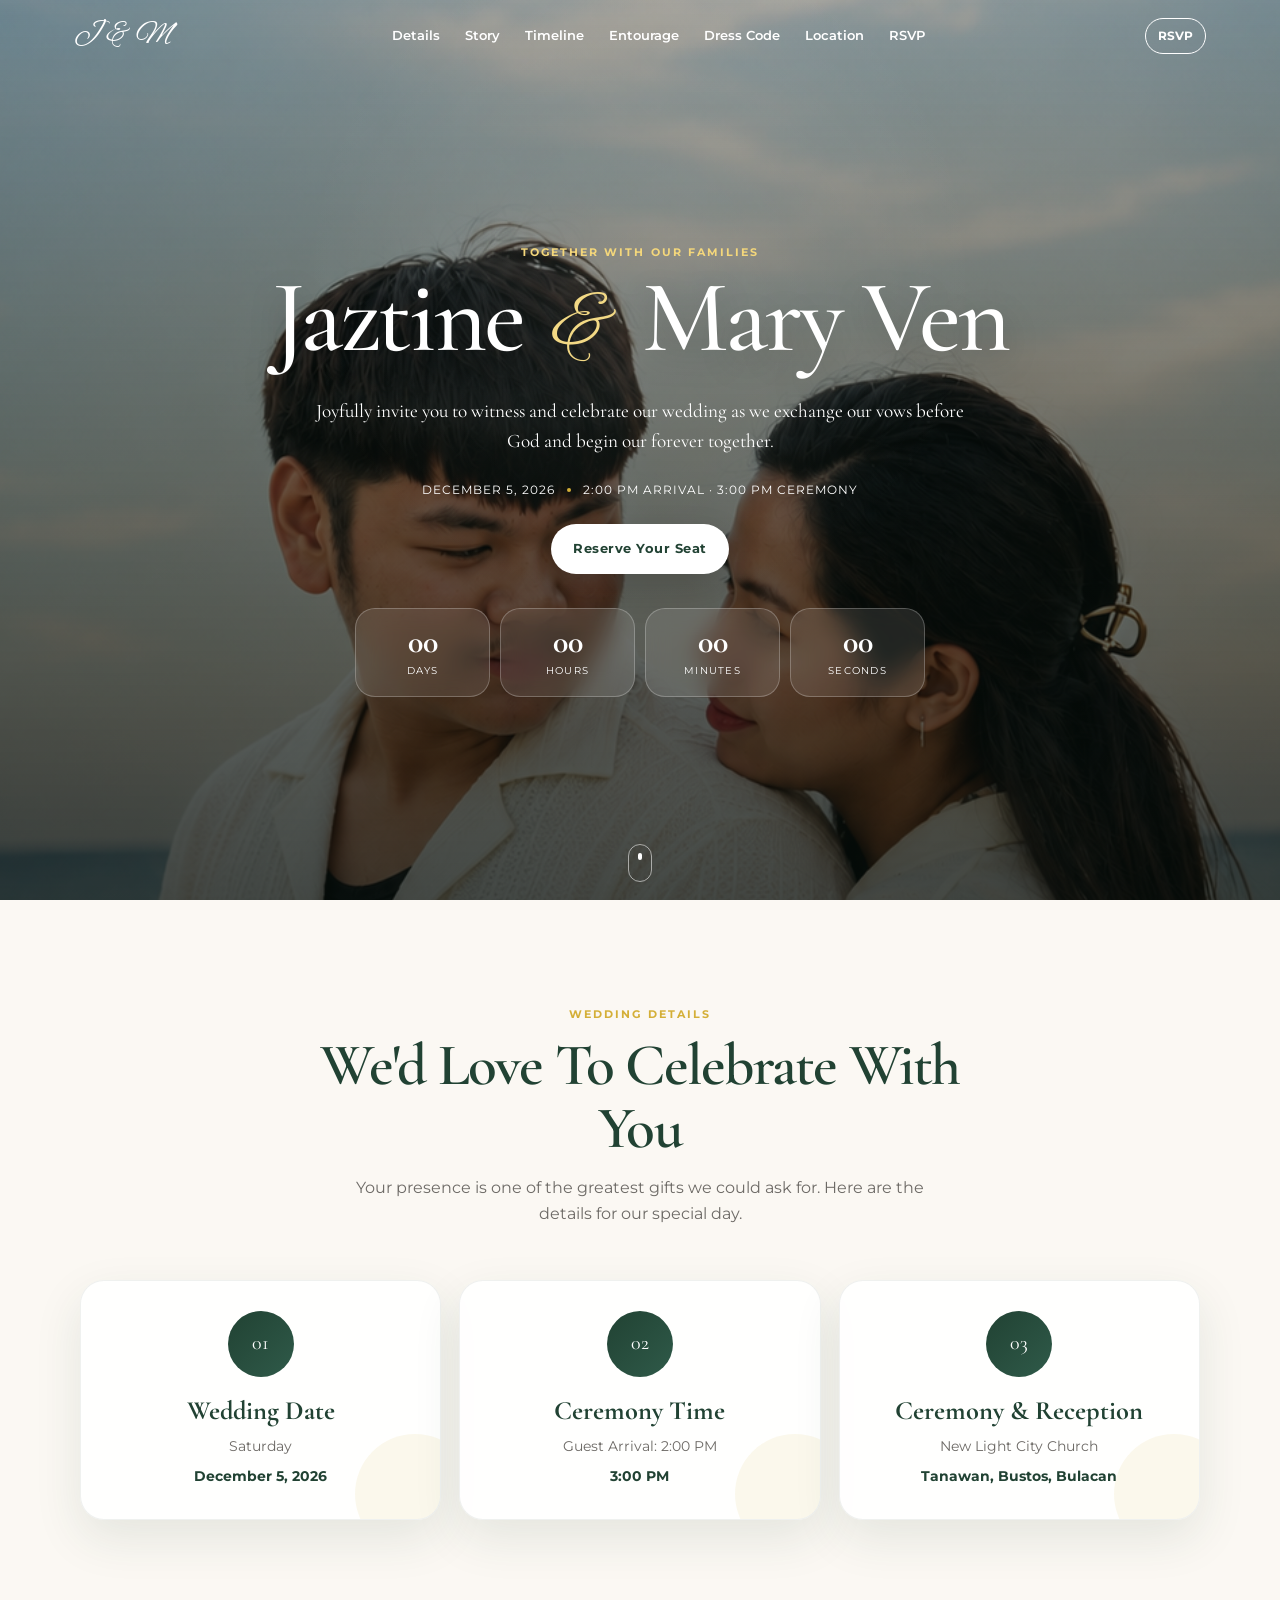
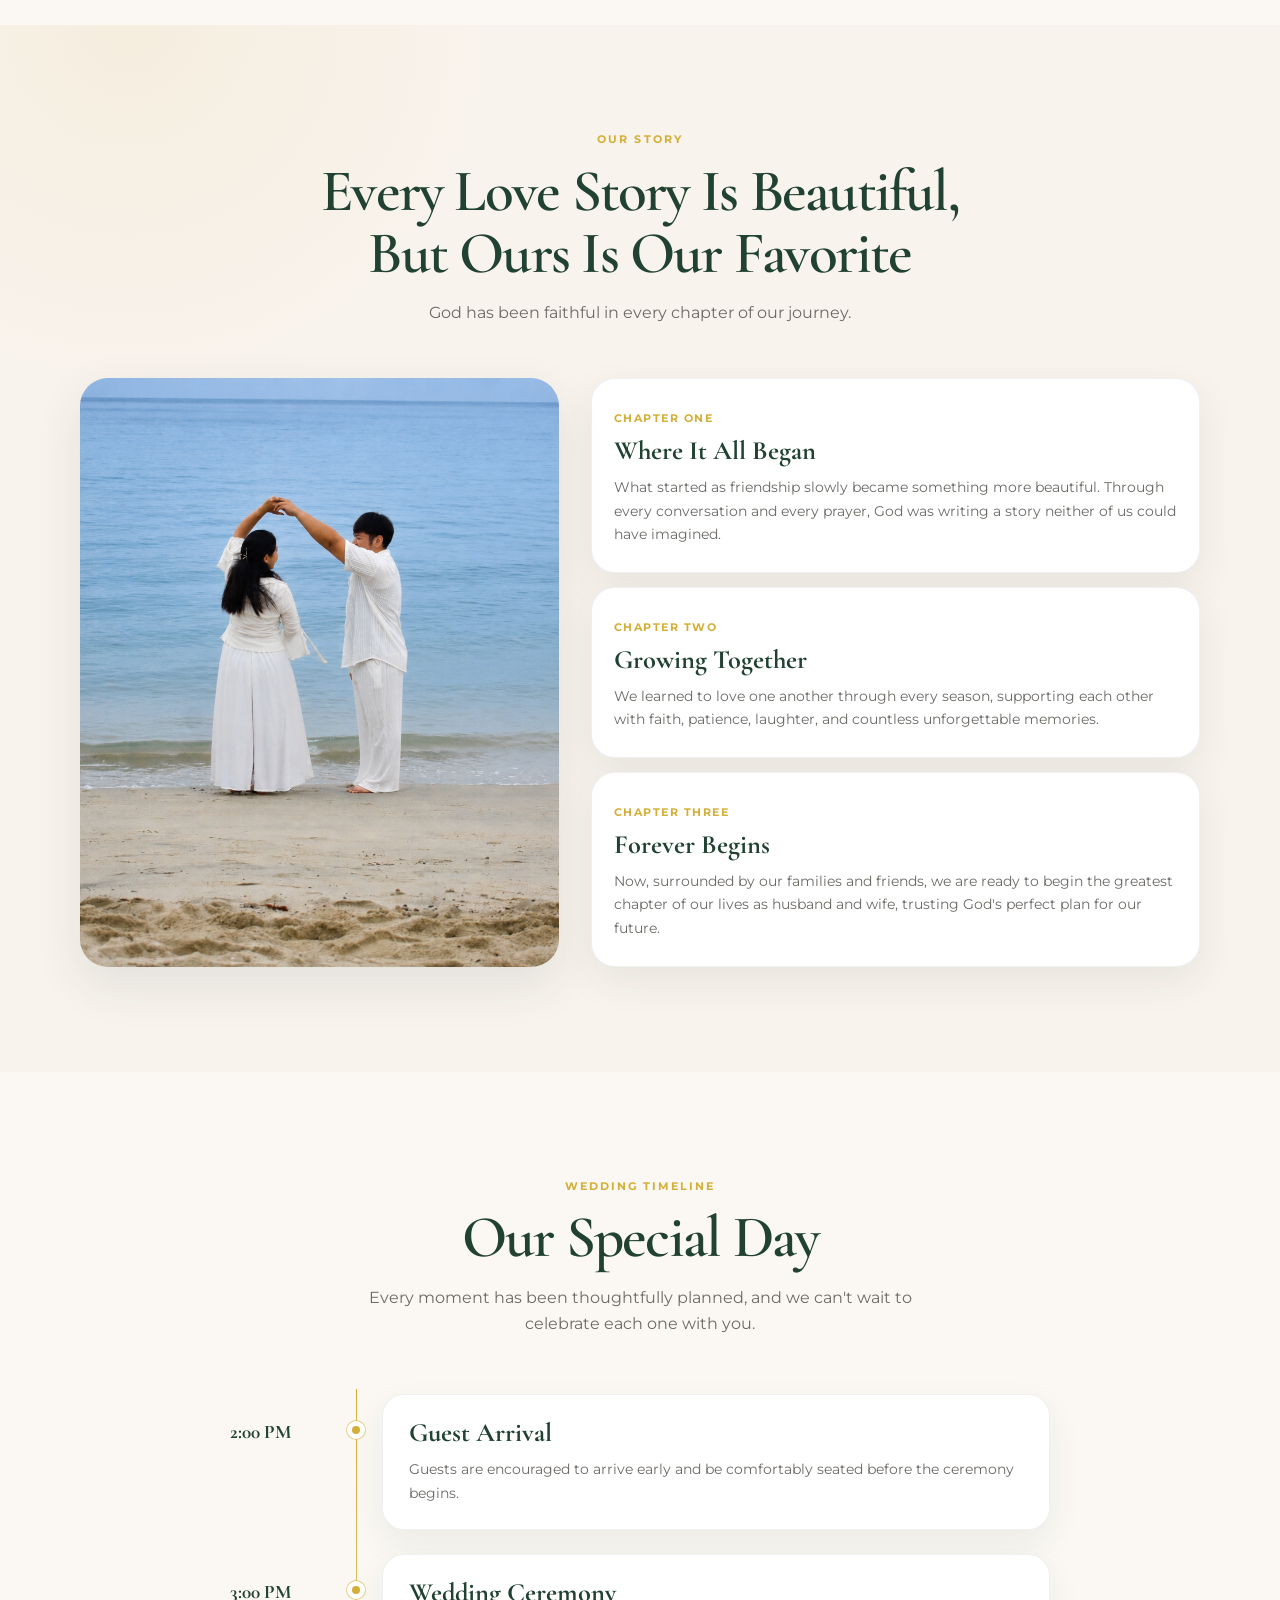
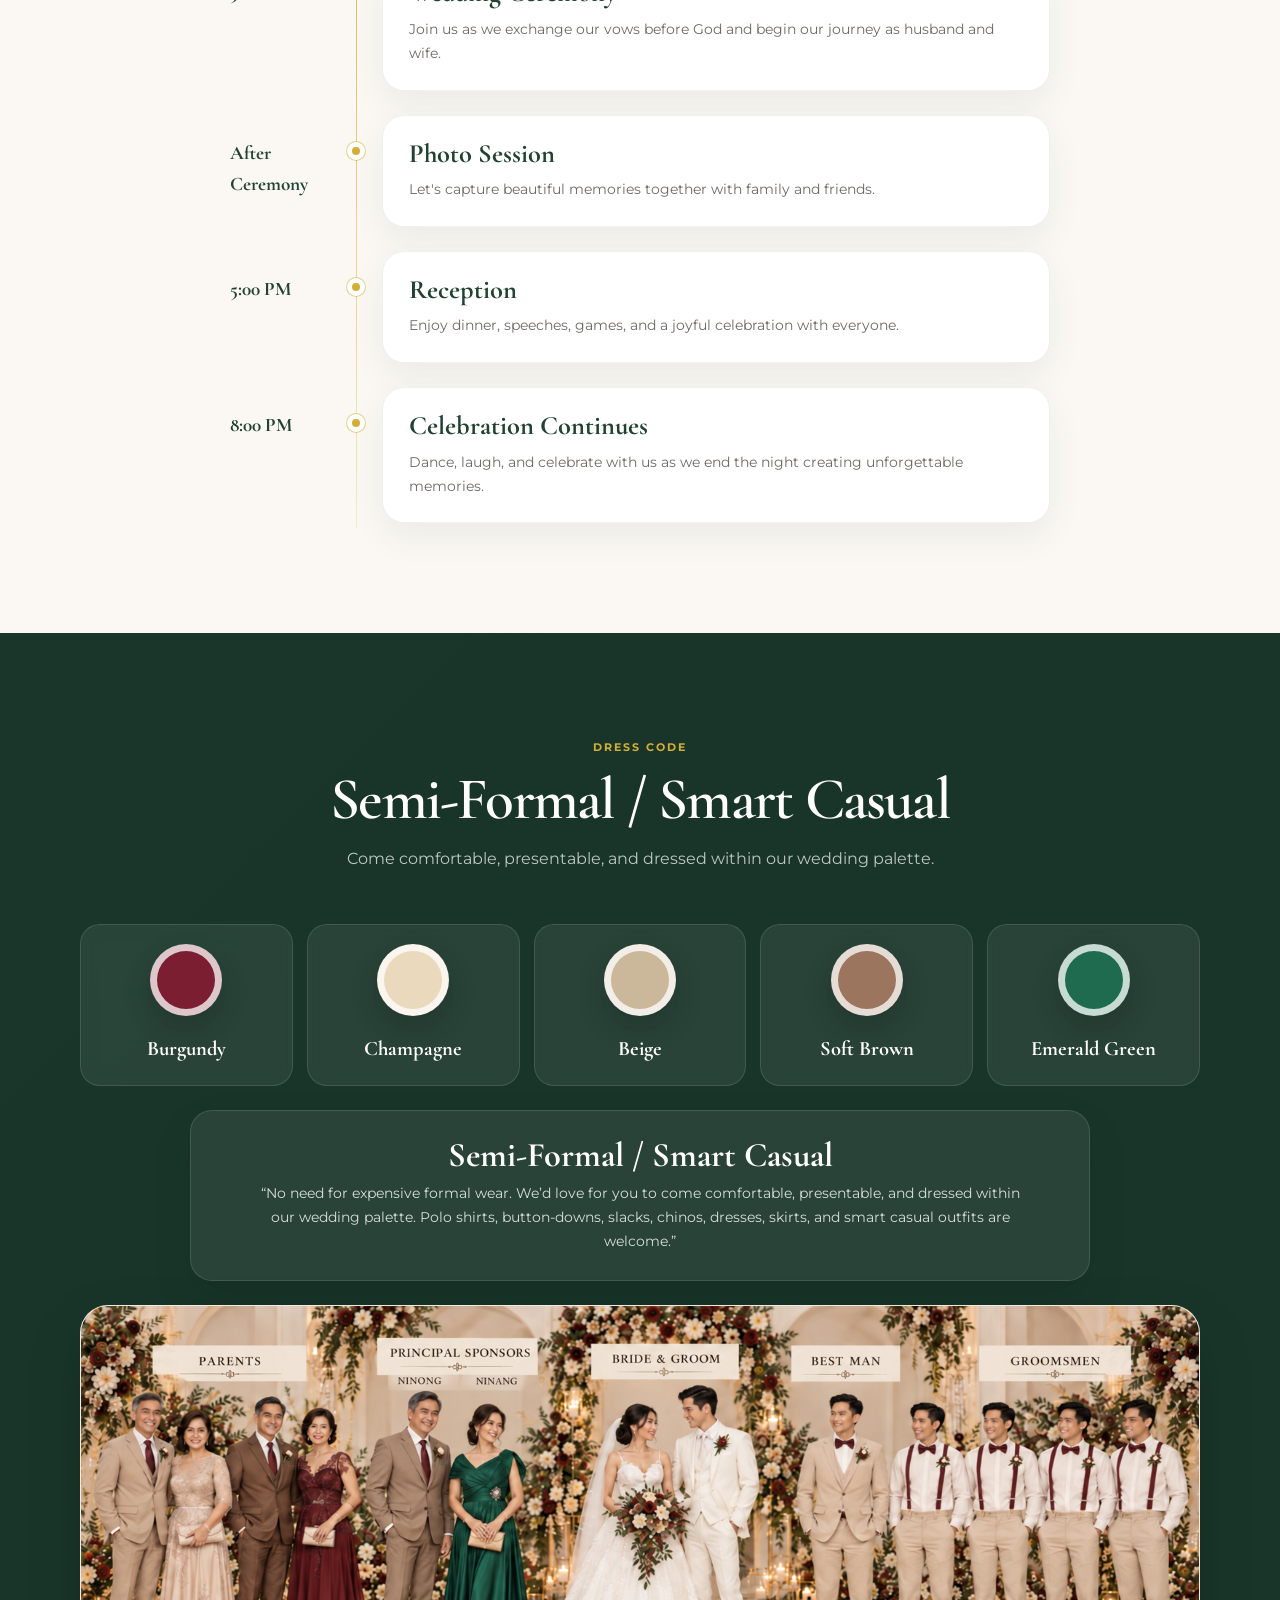
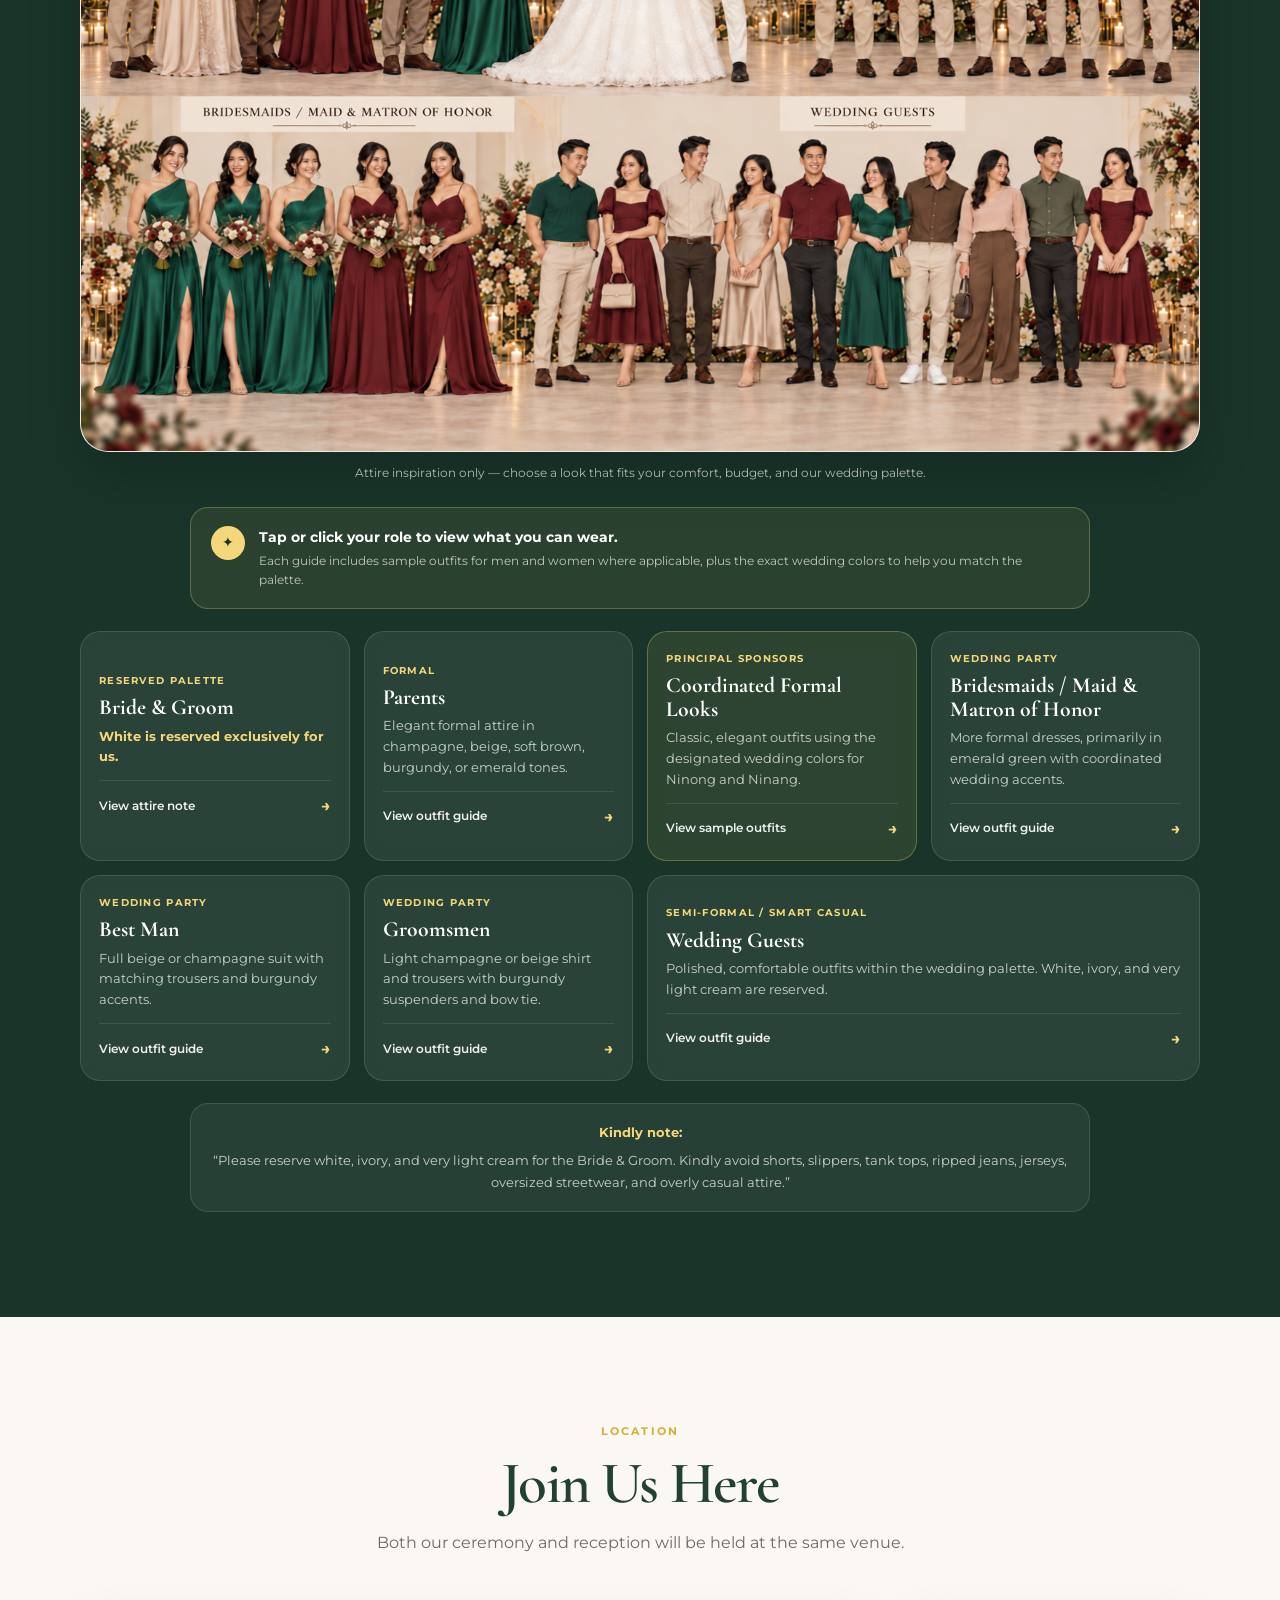
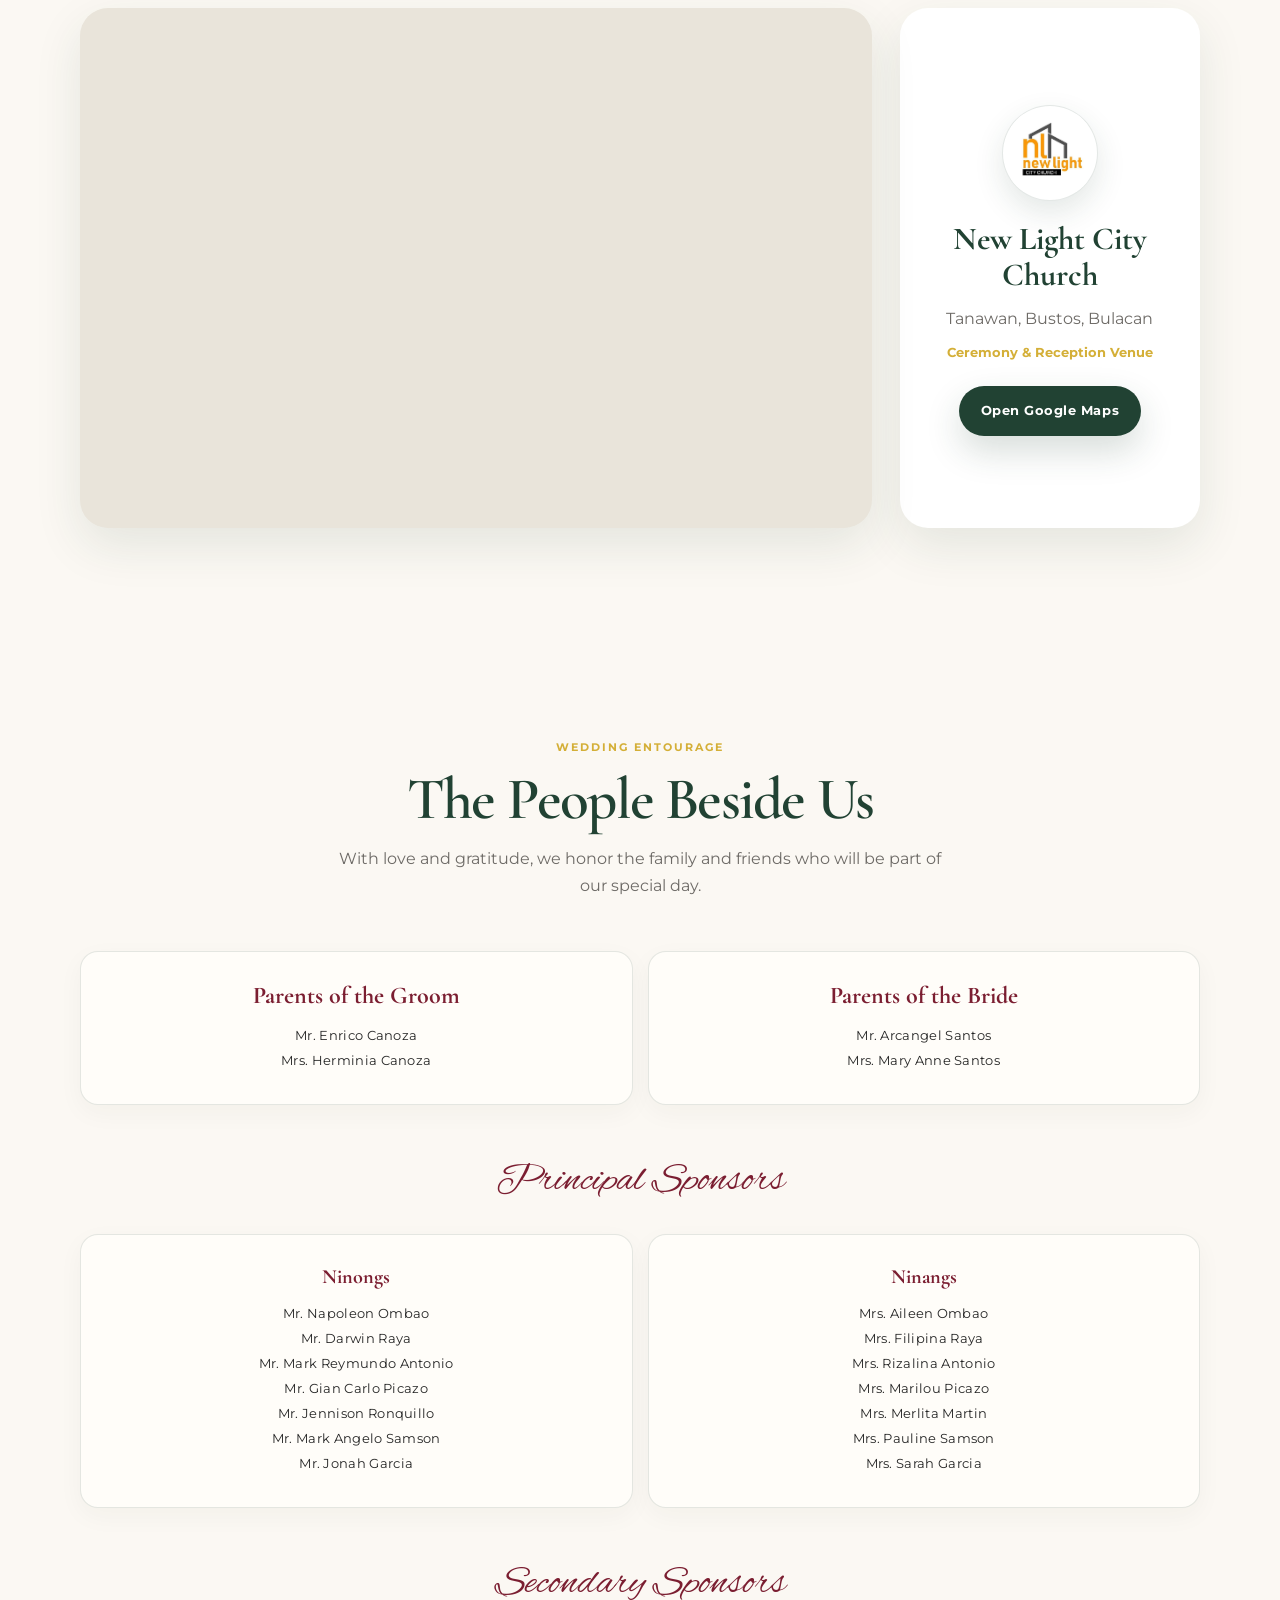
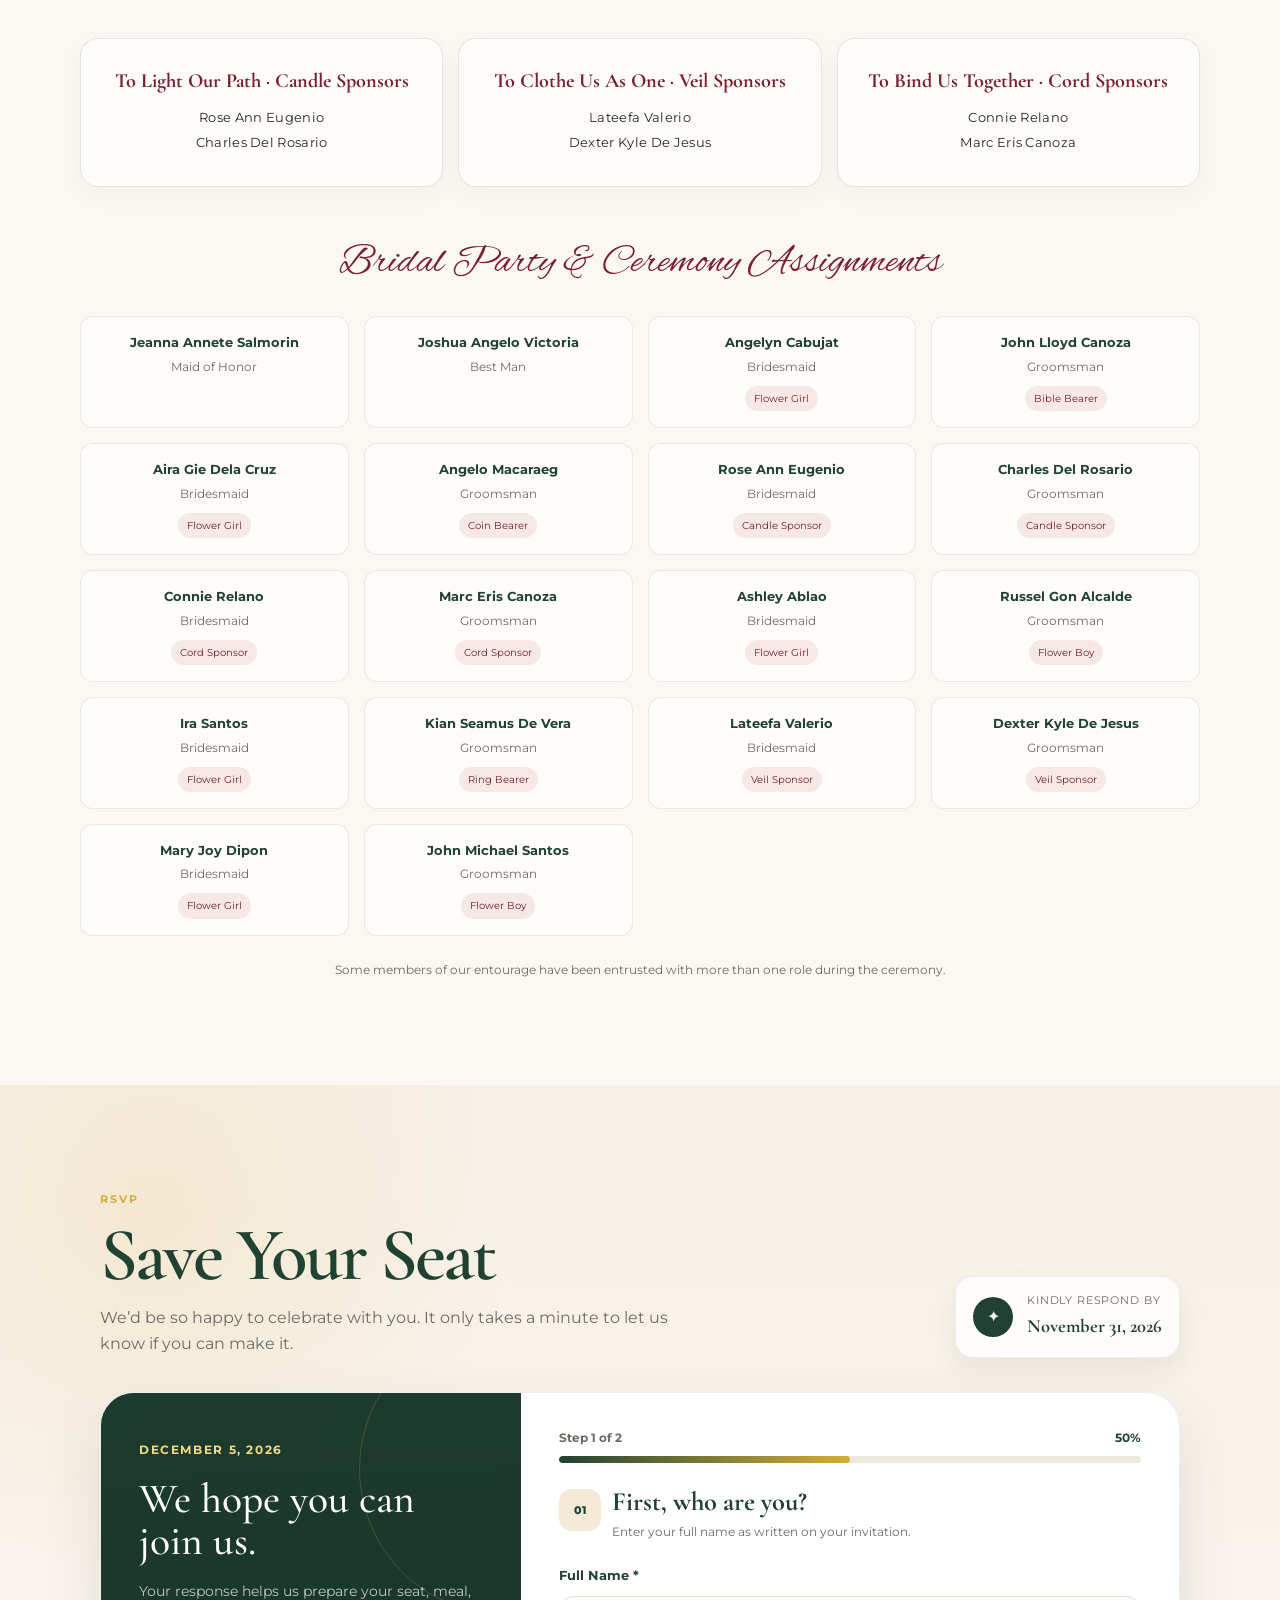
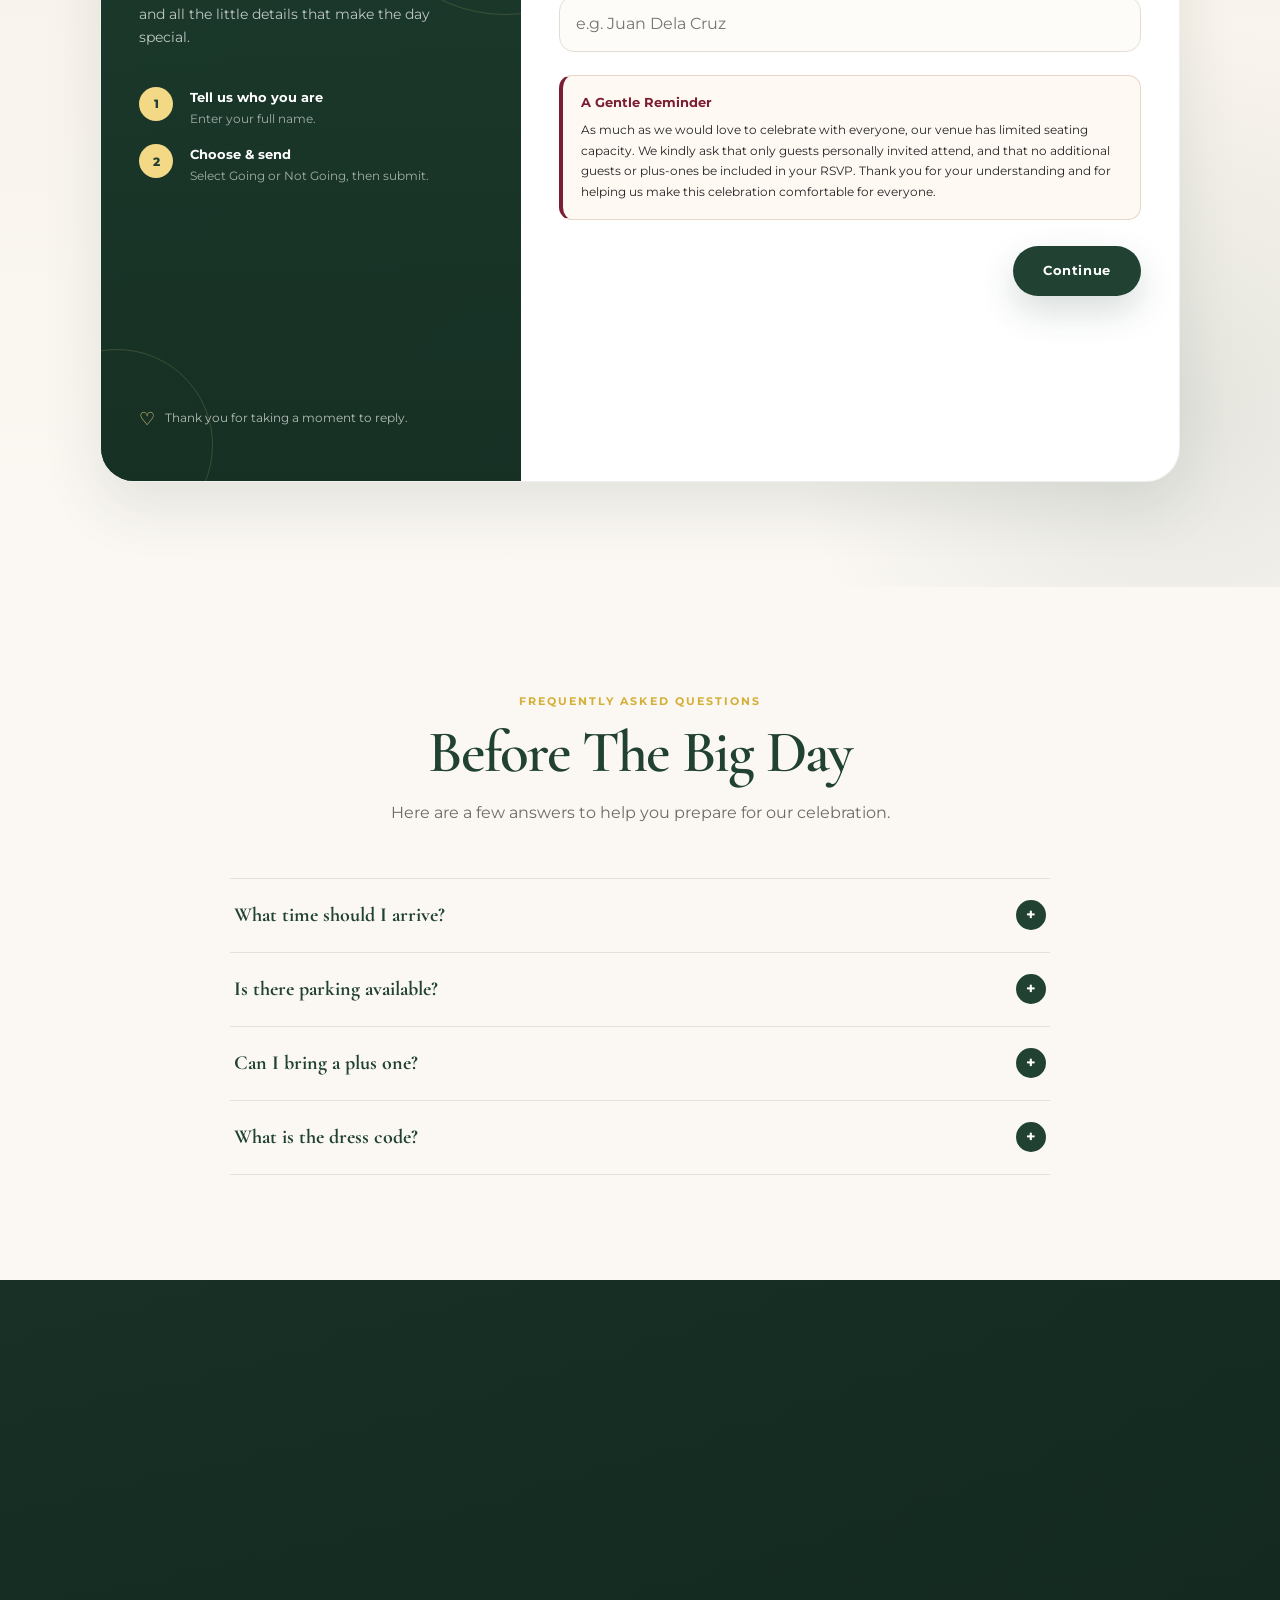
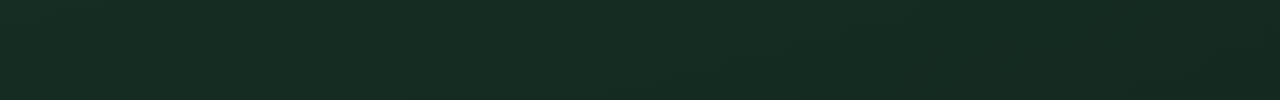
==== commit 4fa64f01: "Update index.html" ====
--- a/index.html
+++ b/index.html
@@ -529,7 +529,6 @@
   Some members of our entourage have been entrusted
   with more than one role during the ceremony.
 </p>
-<p class="entourage-footnote">Some members of our entourage have been entrusted with more than one role during the ceremony.</p>
       </div>
     </section>
 
